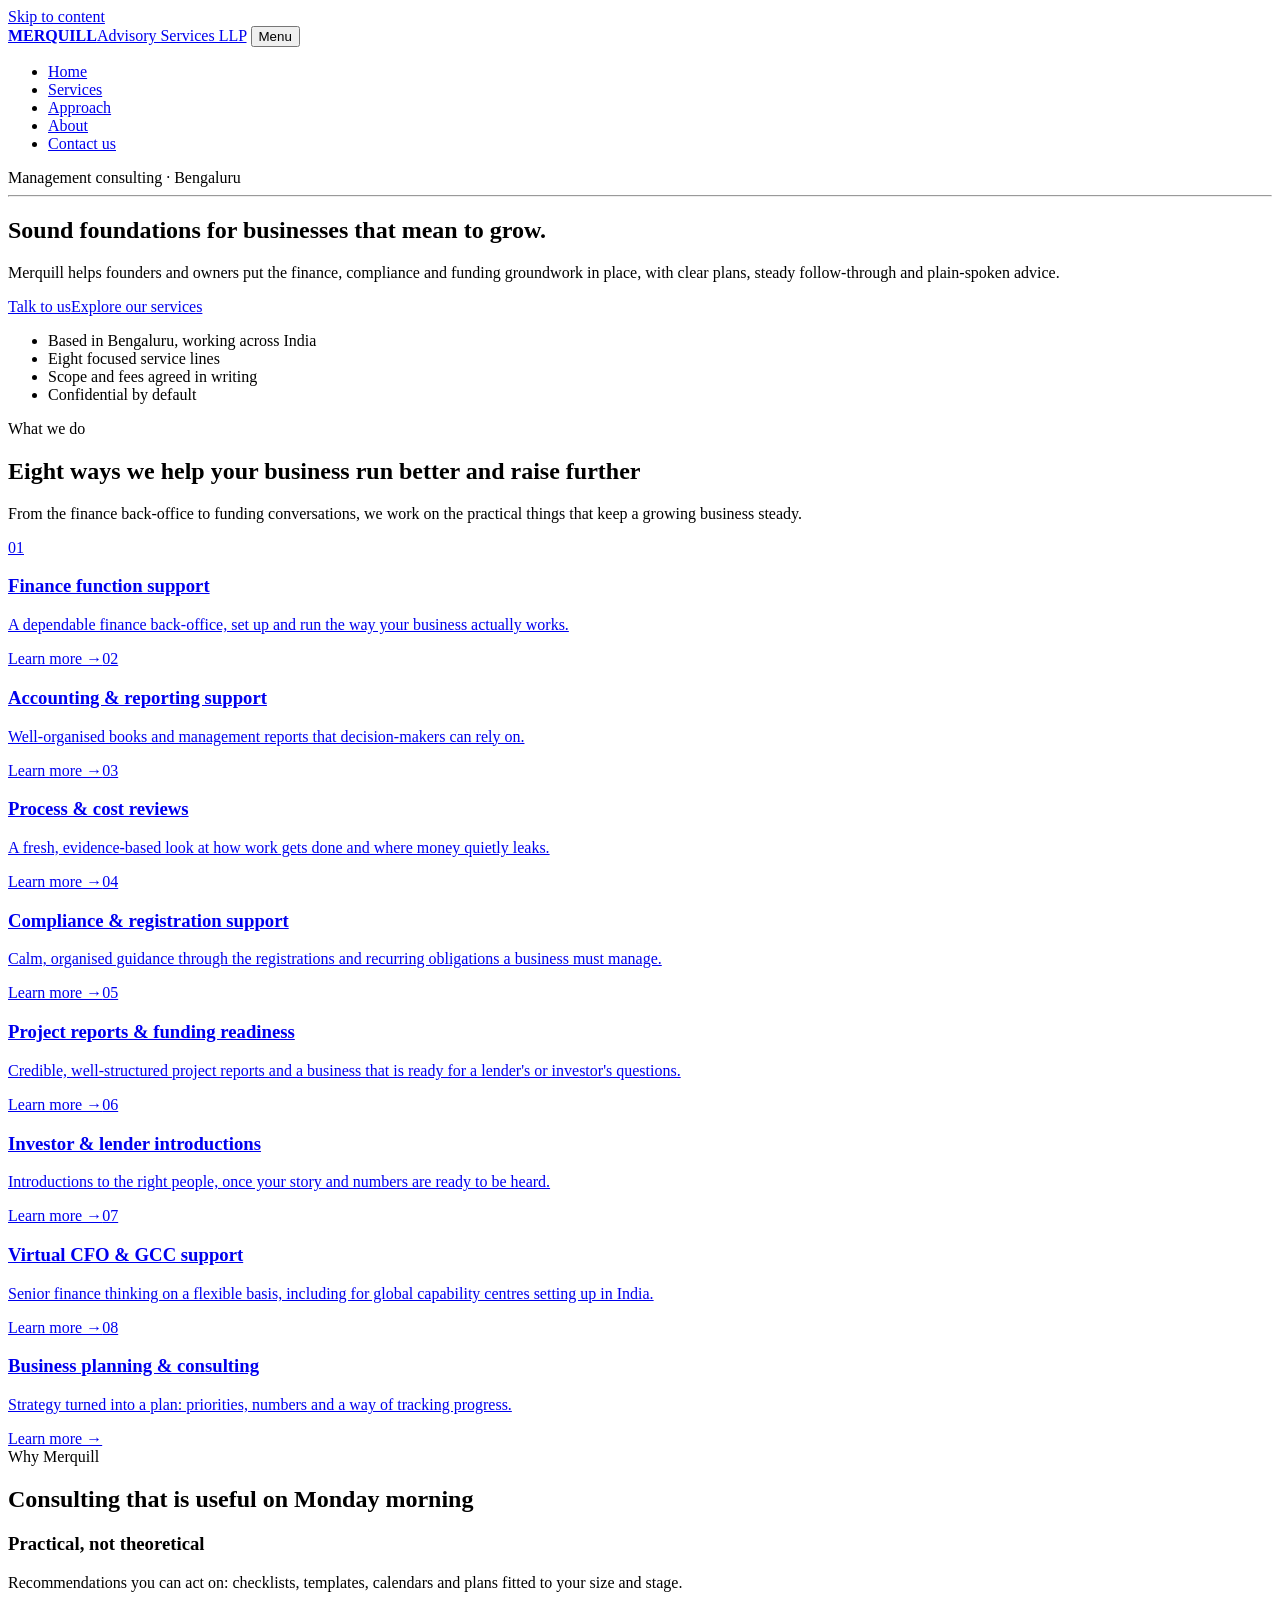
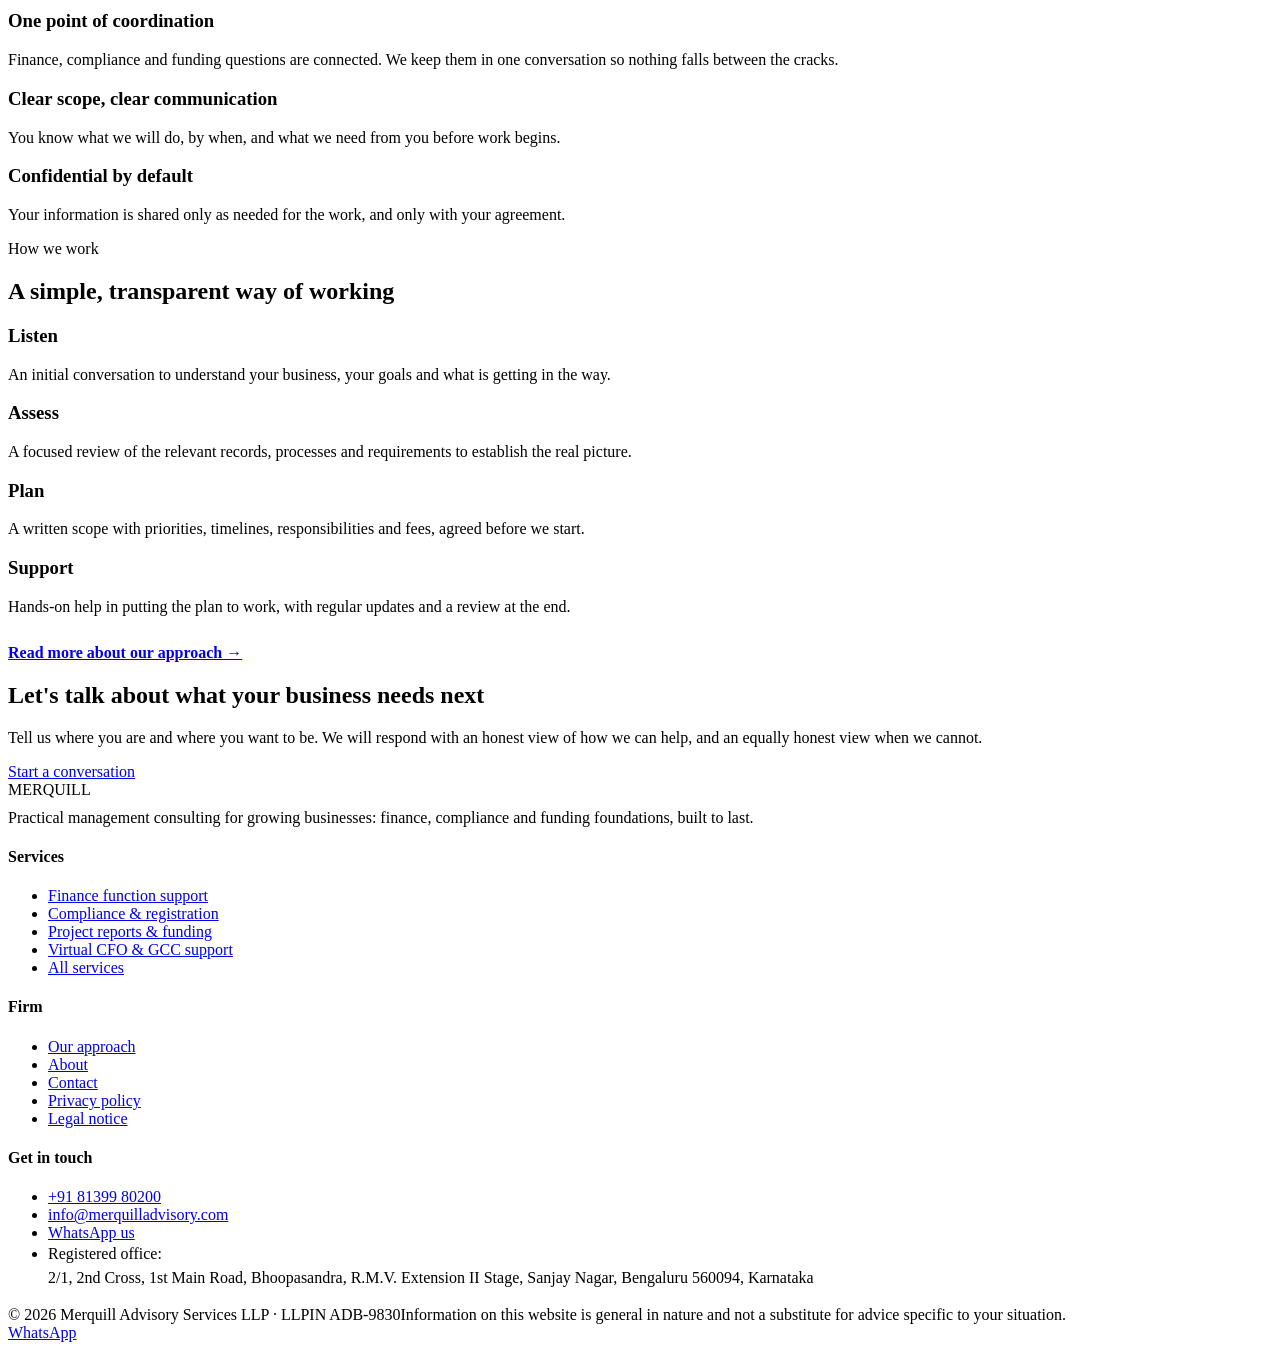
==== index.html @ 9be7b4de "Add files via upload" ====
<!DOCTYPE html>
<html lang="en-IN">
<head>
<meta charset="utf-8">
<meta name="viewport" content="width=device-width,initial-scale=1">
<title>Merquill Advisory | Management Consulting in Bengaluru</title>
<meta name="description" content="Merquill Advisory Services LLP is a Bengaluru management consulting firm helping businesses with finance function support, compliance and registration support, project reports, funding readiness and virtual CFO services.">
<link rel="canonical" href="https://merquilladvisory.com/">
<meta name="theme-color" content="#0B1F3A">
<meta property="og:type" content="website">
<meta property="og:site_name" content="Merquill Advisory Services LLP">
<meta property="og:title" content="Merquill Advisory | Management Consulting in Bengaluru">
<meta property="og:description" content="Merquill Advisory Services LLP is a Bengaluru management consulting firm helping businesses with finance function support, compliance and registration support, project reports, funding readiness and virtual CFO services.">
<meta property="og:url" content="https://merquilladvisory.com/">
<meta property="og:image" content="https://merquilladvisory.com/assets/og-image.png">
<meta name="twitter:card" content="summary_large_image">
<link rel="icon" href="/assets/favicon.svg" type="image/svg+xml">
<link rel="stylesheet" href="/assets/style.css">
<script type="application/ld+json">
{"@context":"https://schema.org","@type":"ProfessionalService","name":"Merquill Advisory Services LLP","url":"https://merquilladvisory.com/",
"description":"Management consulting for growing businesses: finance function support, compliance and registration support, project reports and funding readiness, virtual CFO and GCC support, and business planning.",
"telephone":"+918139980200","email":"info@merquilladvisory.com","foundingDate":"2026","identifier":"ADB-9830",
"address":{"@type":"PostalAddress","streetAddress":"2/1, 2nd Cross, 1st Main Road, Bhoopasandra, R.M.V. Extension II Stage, Sanjay Nagar","postalCode":"560094","addressLocality":"Bengaluru","addressRegion":"Karnataka","addressCountry":"IN"},
"areaServed":[{"@type":"City","name":"Bengaluru"},{"@type":"State","name":"Karnataka"},{"@type":"Country","name":"India"}],
"knowsAbout":["Management consulting","Finance function support","Virtual CFO","Project reports","Funding readiness","Business planning"]}
</script>
</head>
<body>
<a class="skip" href="#main">Skip to content</a>
<header class="site"><div class="wrap bar">
<a class="brand" href="/" aria-label="Merquill Advisory Services LLP, home"><b>MERQUILL</b><span>Advisory Services LLP</span></a>
<button class="menu-btn" aria-expanded="false" aria-controls="nav">Menu</button>
<nav id="nav" aria-label="Main"><ul><li><a href="/" aria-current="page">Home</a></li><li><a href="/services.html">Services</a></li><li><a href="/approach.html">Approach</a></li><li><a href="/about.html">About</a></li><li><a class="cta" href="/contact.html">Contact us</a></li></ul></nav>
</div></header>
<main id="main">

<section class="hero"><div class="wrap">
<span class="eyebrow">Management consulting · Bengaluru</span><hr class="rule">
<h1>Sound foundations for businesses that mean to grow.</h1>
<p class="lead">Merquill helps founders and owners put the finance, compliance and funding groundwork in place, with clear plans, steady follow-through and plain-spoken advice.</p>
<div class="btns"><a class="btn" href="/contact.html">Talk to us</a><a class="btn ghost" href="/services.html">Explore our services</a></div>
</div></section>
<div class="strip"><div class="wrap"><ul><li>Based in Bengaluru, working across India</li><li>Eight focused service lines</li><li>Scope and fees agreed in writing</li><li>Confidential by default</li></ul></div></div>

<section><div class="wrap">
<div class="head"><span class="eyebrow" style="color:var(--gold)">What we do</span><h2>Eight ways we help your business run better and raise further</h2>
<p>From the finance back-office to funding conversations, we work on the practical things that keep a growing business steady.</p></div>
<div class="grid g4"><a class="card" href="/services.html#finance-function-support"><span class="n">01</span><h3>Finance function support</h3><p>A dependable finance back-office, set up and run the way your business actually works.</p><span class="more">Learn more →</span></a><a class="card" href="/services.html#accounting-reporting-support"><span class="n">02</span><h3>Accounting & reporting support</h3><p>Well-organised books and management reports that decision-makers can rely on.</p><span class="more">Learn more →</span></a><a class="card" href="/services.html#process-cost-reviews"><span class="n">03</span><h3>Process & cost reviews</h3><p>A fresh, evidence-based look at how work gets done and where money quietly leaks.</p><span class="more">Learn more →</span></a><a class="card" href="/services.html#compliance-registration-support"><span class="n">04</span><h3>Compliance & registration support</h3><p>Calm, organised guidance through the registrations and recurring obligations a business must manage.</p><span class="more">Learn more →</span></a><a class="card" href="/services.html#project-reports-funding-readiness"><span class="n">05</span><h3>Project reports & funding readiness</h3><p>Credible, well-structured project reports and a business that is ready for a lender's or investor's questions.</p><span class="more">Learn more →</span></a><a class="card" href="/services.html#investor-lender-introductions"><span class="n">06</span><h3>Investor & lender introductions</h3><p>Introductions to the right people, once your story and numbers are ready to be heard.</p><span class="more">Learn more →</span></a><a class="card" href="/services.html#virtual-cfo-gcc-support"><span class="n">07</span><h3>Virtual CFO & GCC support</h3><p>Senior finance thinking on a flexible basis, including for global capability centres setting up in India.</p><span class="more">Learn more →</span></a><a class="card" href="/services.html#business-planning-consulting"><span class="n">08</span><h3>Business planning & consulting</h3><p>Strategy turned into a plan: priorities, numbers and a way of tracking progress.</p><span class="more">Learn more →</span></a></div>
</div></section>

<section class="alt"><div class="wrap">
<div class="head"><span class="eyebrow" style="color:var(--gold)">Why Merquill</span><h2>Consulting that is useful on Monday morning</h2></div>
<div class="grid g4">
<div class="card"><h3>Practical, not theoretical</h3><p>Recommendations you can act on: checklists, templates, calendars and plans fitted to your size and stage.</p></div>
<div class="card"><h3>One point of coordination</h3><p>Finance, compliance and funding questions are connected. We keep them in one conversation so nothing falls between the cracks.</p></div>
<div class="card"><h3>Clear scope, clear communication</h3><p>You know what we will do, by when, and what we need from you before work begins.</p></div>
<div class="card"><h3>Confidential by default</h3><p>Your information is shared only as needed for the work, and only with your agreement.</p></div>
</div></div></section>

<section><div class="wrap">
<div class="head"><span class="eyebrow" style="color:var(--gold)">How we work</span><h2>A simple, transparent way of working</h2></div>
<div class="steps">
<div class="step"><h3>Listen</h3><p>An initial conversation to understand your business, your goals and what is getting in the way.</p></div>
<div class="step"><h3>Assess</h3><p>A focused review of the relevant records, processes and requirements to establish the real picture.</p></div>
<div class="step"><h3>Plan</h3><p>A written scope with priorities, timelines, responsibilities and fees, agreed before we start.</p></div>
<div class="step"><h3>Support</h3><p>Hands-on help in putting the plan to work, with regular updates and a review at the end.</p></div>
</div>
<p style="margin-top:28px"><a href="/approach.html"><b>Read more about our approach →</b></a></p>
</div></section>
<section class="band"><div class="wrap"><h2>Let's talk about what your business needs next</h2><p>Tell us where you are and where you want to be. We will respond with an honest view of how we can help, and an equally honest view when we cannot.</p><a class="btn" href="/contact.html">Start a conversation</a></div></section>

</main>
<footer class="site"><div class="wrap">
<div class="cols">
<div><div class="fb">MERQUILL</div><p style="margin-top:10px">Practical management consulting for growing businesses: finance, compliance and funding foundations, built to last.</p></div>
<div><h4>Services</h4><ul>
<li><a href="/services.html#finance-function-support">Finance function support</a></li>
<li><a href="/services.html#compliance-registration-support">Compliance &amp; registration</a></li>
<li><a href="/services.html#project-reports-funding-readiness">Project reports &amp; funding</a></li>
<li><a href="/services.html#virtual-cfo-gcc-support">Virtual CFO &amp; GCC support</a></li>
<li><a href="/services.html">All services</a></li></ul></div>
<div><h4>Firm</h4><ul>
<li><a href="/approach.html">Our approach</a></li><li><a href="/about.html">About</a></li><li><a href="/contact.html">Contact</a></li>
<li><a href="/privacy.html">Privacy policy</a></li><li><a href="/legal.html">Legal notice</a></li></ul></div>
<div><h4>Get in touch</h4><ul>
<li><a href="tel:+918139980200">+91 81399 80200</a></li>
<li><a href="mailto:info@merquilladvisory.com">info@merquilladvisory.com</a></li>
<li><a href="https://wa.me/918139980200">WhatsApp us</a></li>
<li style="line-height:1.5">Registered office:<br>2/1, 2nd Cross, 1st Main Road, Bhoopasandra, R.M.V. Extension II Stage, Sanjay Nagar, Bengaluru 560094, Karnataka</li></ul></div>
</div>
<div class="legal"><span>© 2026 Merquill Advisory Services LLP · LLPIN ADB-9830</span><span>Information on this website is general in nature and not a substitute for advice specific to your situation.</span></div>
</div></footer>
<a class="wa" href="https://wa.me/918139980200?text=Hello%20Merquill%2C%20I%20would%20like%20to%20discuss%20a%20requirement." aria-label="Chat with Merquill on WhatsApp">WhatsApp</a>
<script src="/assets/site.js" defer></script>
</body></html>
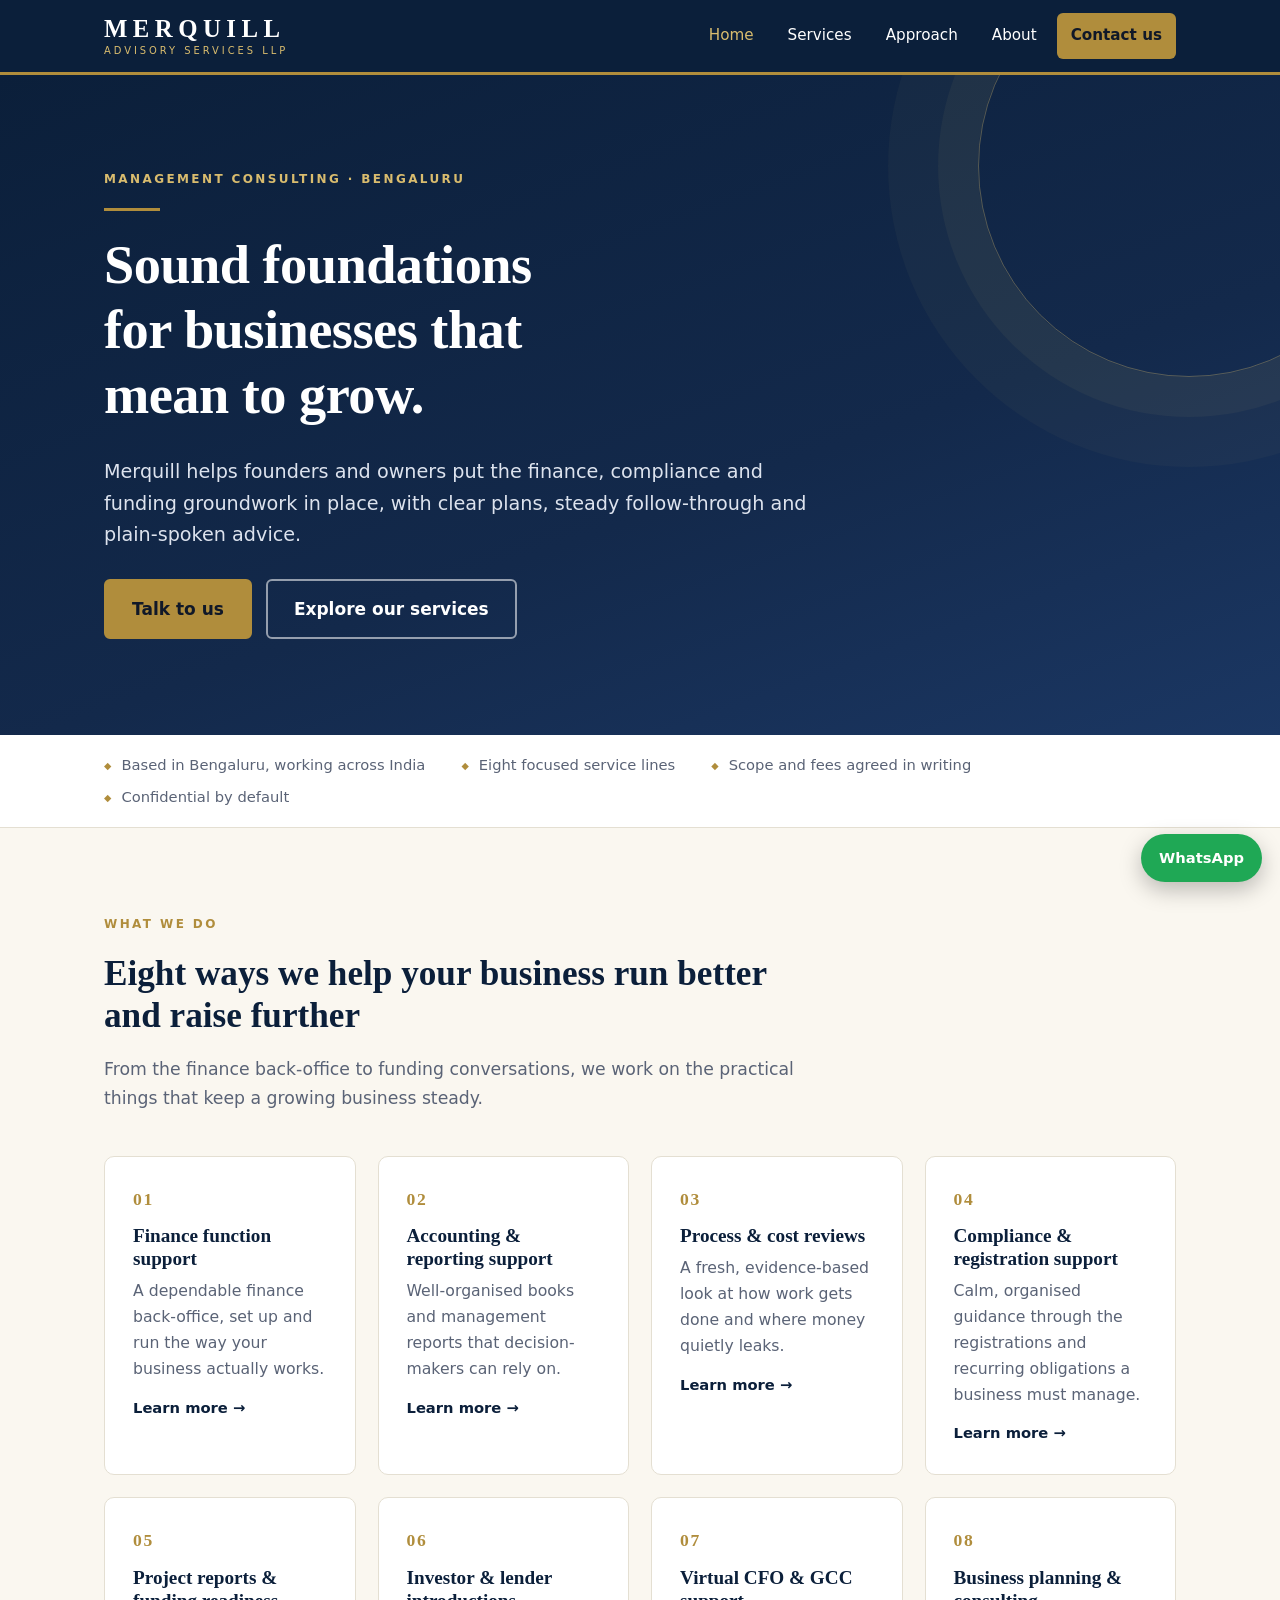
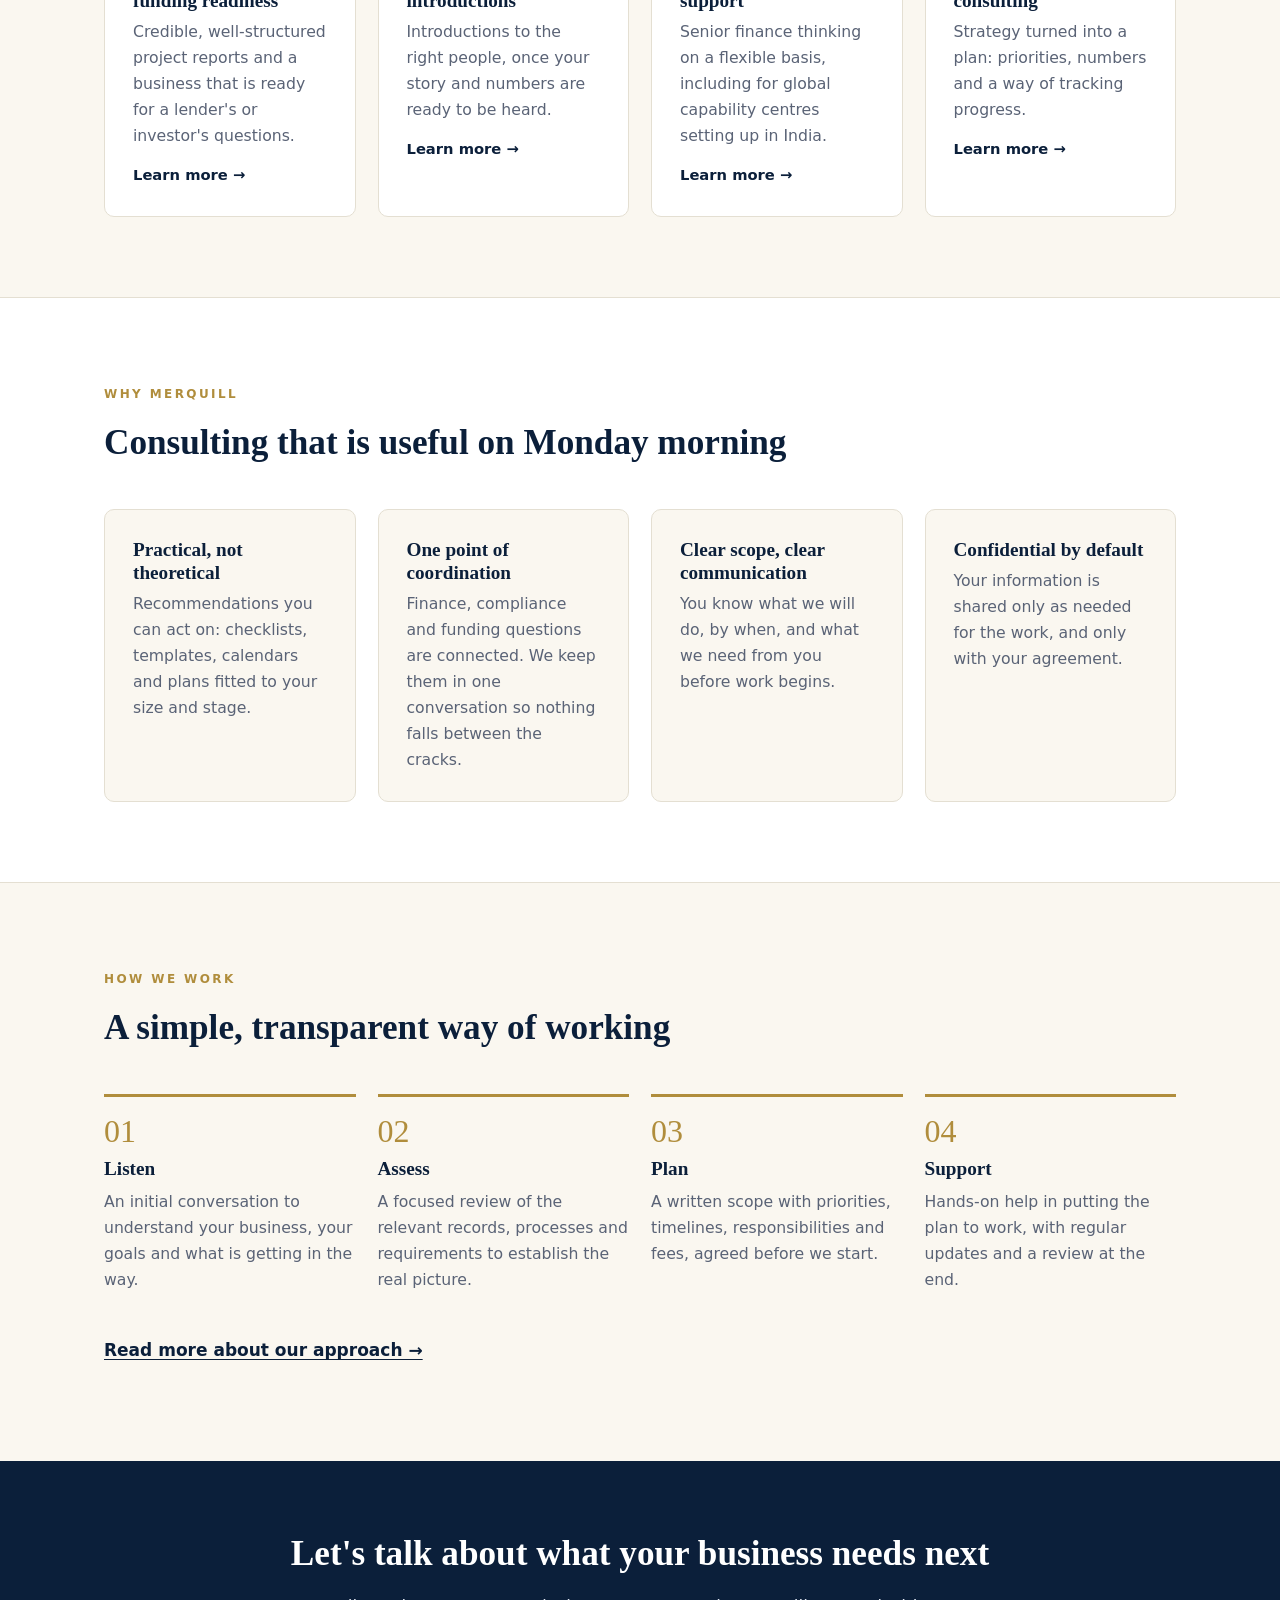
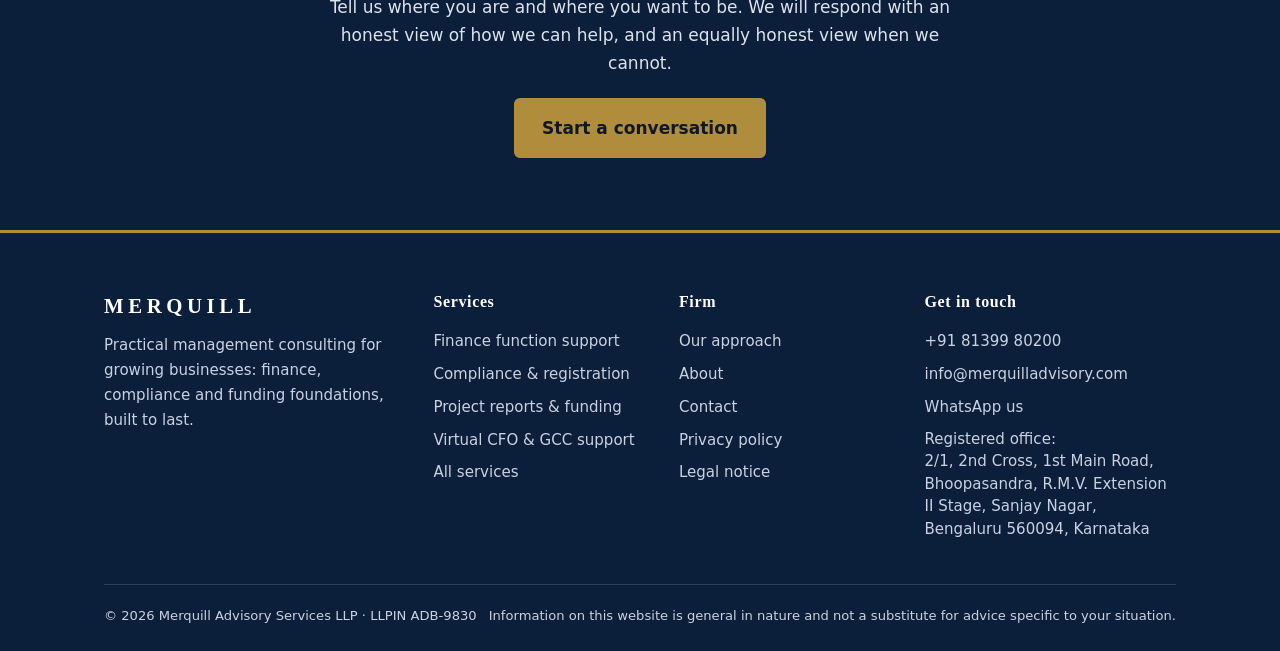
==== commit f349350b: "Add files via upload" ====
--- a/index.html
+++ b/index.html
@@ -12,10 +12,10 @@
 <meta property="og:title" content="Merquill Advisory | Management Consulting in Bengaluru">
 <meta property="og:description" content="Merquill Advisory Services LLP is a Bengaluru management consulting firm helping businesses with finance function support, compliance and registration support, project reports, funding readiness and virtual CFO services.">
 <meta property="og:url" content="https://merquilladvisory.com/">
-<meta property="og:image" content="https://merquilladvisory.com/assets/og-image.png">
+<meta property="og:image" content="https://merquilladvisory.com/og-image.png">
 <meta name="twitter:card" content="summary_large_image">
-<link rel="icon" href="/assets/favicon.svg" type="image/svg+xml">
-<link rel="stylesheet" href="/assets/style.css">
+<link rel="icon" href="/favicon.svg" type="image/svg+xml">
+<link rel="stylesheet" href="/style.css">
 <script type="application/ld+json">
 {"@context":"https://schema.org","@type":"ProfessionalService","name":"Merquill Advisory Services LLP","url":"https://merquilladvisory.com/",
 "description":"Management consulting for growing businesses: finance function support, compliance and registration support, project reports and funding readiness, virtual CFO and GCC support, and business planning.",
@@ -91,5 +91,5 @@
 <div class="legal"><span>© 2026 Merquill Advisory Services LLP · LLPIN ADB-9830</span><span>Information on this website is general in nature and not a substitute for advice specific to your situation.</span></div>
 </div></footer>
 <a class="wa" href="https://wa.me/918139980200?text=Hello%20Merquill%2C%20I%20would%20like%20to%20discuss%20a%20requirement." aria-label="Chat with Merquill on WhatsApp">WhatsApp</a>
-<script src="/assets/site.js" defer></script>
+<script src="/site.js" defer></script>
 </body></html>
--- a/style.css
+++ b/style.css
@@ -0,0 +1,72 @@
+
+:root{--navy:#0B1F3A;--navy-2:#13294B;--gold:#B08D3C;--gold-lt:#D9BC6E;--ivory:#FAF7F0;--paper:#fff;--ink:#1D2433;--muted:#5A6376;--line:#E4DFD2;--radius:10px;--max:1120px;
+--serif:Georgia,"Iowan Old Style","Palatino Linotype",Palatino,"Times New Roman",serif;
+--sans:system-ui,-apple-system,"Segoe UI",Roboto,"Helvetica Neue",Arial,sans-serif}
+*{box-sizing:border-box}html{scroll-behavior:smooth;-webkit-text-size-adjust:100%}
+body{margin:0;font-family:var(--sans);color:var(--ink);background:var(--ivory);line-height:1.65;font-size:17px}
+img,svg{max-width:100%;display:block}a{color:var(--navy);text-underline-offset:3px}a:hover{color:var(--gold)}
+h1,h2,h3{font-family:var(--serif);color:var(--navy);line-height:1.2;margin:0 0 .5em;font-weight:700}
+h1{font-size:clamp(2.1rem,5vw,3.4rem);letter-spacing:-.01em}h2{font-size:clamp(1.6rem,3.4vw,2.2rem)}h3{font-size:1.2rem}
+p{margin:0 0 1em}ul{padding-left:1.2em;margin:0 0 1em}li{margin-bottom:.4em}
+.wrap{max-width:var(--max);margin:0 auto;padding:0 24px}
+.skip{position:absolute;left:-999px;top:0;background:var(--gold);color:#000;padding:10px 16px;z-index:100}.skip:focus{left:8px;top:8px}
+:focus-visible{outline:3px solid var(--gold);outline-offset:3px;border-radius:3px}
+header.site{background:var(--navy);position:sticky;top:0;z-index:50;border-bottom:3px solid var(--gold)}
+.bar{display:flex;align-items:center;justify-content:space-between;gap:16px;min-height:72px}
+.brand{text-decoration:none;color:#fff;display:block;line-height:1.1}
+.brand b{display:block;font-family:var(--serif);font-size:1.55rem;letter-spacing:.22em;font-weight:700}
+.brand span{display:block;font-size:.62rem;letter-spacing:.3em;text-transform:uppercase;color:var(--gold-lt);margin-top:4px}
+nav ul{list-style:none;display:flex;gap:6px;margin:0;padding:0;align-items:center;flex-wrap:wrap}
+nav li{margin:0}nav a{color:#fff;text-decoration:none;padding:10px 14px;border-radius:6px;font-size:.95rem;display:block}
+nav a:hover,nav a[aria-current=page]{color:var(--gold-lt)}
+nav a.cta{background:var(--gold);color:#101828;font-weight:600}nav a.cta:hover{background:var(--gold-lt);color:#101828}
+.menu-btn{display:none;background:none;border:1px solid rgba(255,255,255,.35);color:#fff;border-radius:6px;padding:8px 12px;font:inherit;cursor:pointer}
+@media(max-width:820px){.js .menu-btn{display:block}.js nav{display:none;position:absolute;left:0;right:0;top:100%;background:var(--navy-2);padding:8px 16px 16px}
+.js nav.open{display:block}nav ul{flex-direction:column;align-items:stretch}nav a{padding:12px}.bar{position:relative}}
+.hero{background:linear-gradient(160deg,var(--navy) 0%,var(--navy-2) 60%,#1B3763 100%);color:#fff;padding:88px 0 96px;position:relative;overflow:hidden}
+.hero:after{content:"";position:absolute;right:-120px;top:-120px;width:420px;height:420px;border:1px solid rgba(217,188,110,.35);border-radius:50%;box-shadow:0 0 0 40px rgba(217,188,110,.05),0 0 0 90px rgba(217,188,110,.035)}
+.hero h1{color:#fff;max-width:18ch}.hero p.lead{font-size:1.2rem;max-width:58ch;color:#DDE3EE}
+.eyebrow{display:inline-block;text-transform:uppercase;letter-spacing:.2em;font-size:.75rem;font-weight:600;color:var(--gold-lt);margin-bottom:18px}
+.rule{width:56px;height:3px;background:var(--gold);border:0;margin:0 0 22px}
+.btns{display:flex;gap:14px;flex-wrap:wrap;margin-top:28px}
+.btn{display:inline-block;padding:14px 26px;border-radius:6px;text-decoration:none;font-weight:600;border:2px solid var(--gold);background:var(--gold);color:#101828;transition:.15s}
+.btn:hover{background:var(--gold-lt);border-color:var(--gold-lt);color:#101828}
+.btn.ghost{background:transparent;color:#fff;border-color:rgba(255,255,255,.55)}.btn.ghost:hover{border-color:var(--gold-lt);color:var(--gold-lt);background:transparent}
+.btn.dark{background:var(--navy);border-color:var(--navy);color:#fff}.btn.dark:hover{background:var(--navy-2);color:var(--gold-lt)}
+.strip{background:var(--paper);border-bottom:1px solid var(--line)}.strip ul{display:flex;flex-wrap:wrap;gap:8px 36px;list-style:none;margin:0;padding:18px 0;color:var(--muted);font-size:.92rem}
+.strip li{margin:0}.strip li:before{content:"◆";color:var(--gold);margin-right:10px;font-size:.6rem;vertical-align:middle}
+section{padding:80px 0}section.alt{background:var(--paper);border-block:1px solid var(--line)}
+.head{max-width:720px;margin-bottom:44px}.head p{color:var(--muted);font-size:1.08rem}
+.grid{display:grid;gap:22px}.g4{grid-template-columns:repeat(auto-fit,minmax(240px,1fr))}.g3{grid-template-columns:repeat(auto-fit,minmax(290px,1fr))}.g2{grid-template-columns:repeat(auto-fit,minmax(320px,1fr))}
+.card{background:var(--paper);border:1px solid var(--line);border-radius:var(--radius);padding:28px;transition:.2s;position:relative}
+section.alt .card{background:var(--ivory)}
+a.card{text-decoration:none;color:inherit;display:block}a.card:hover{border-color:var(--gold);transform:translateY(-3px);box-shadow:0 12px 28px rgba(11,31,58,.09)}
+.card .n{font-family:var(--serif);color:var(--gold);font-size:1.1rem;font-weight:700;display:block;margin-bottom:10px;letter-spacing:.1em}
+.card h3{margin-bottom:.4em}.card p{color:var(--muted);margin:0;font-size:.98rem}.card .more{display:inline-block;margin-top:14px;color:var(--navy);font-weight:600;font-size:.92rem}
+.steps{counter-reset:s;display:grid;gap:22px;grid-template-columns:repeat(auto-fit,minmax(220px,1fr))}
+.step{border-top:3px solid var(--gold);padding-top:18px}.step:before{counter-increment:s;content:"0" counter(s);font-family:var(--serif);font-size:2rem;color:var(--gold);display:block;line-height:1;margin-bottom:10px}
+.step p{color:var(--muted);font-size:.98rem}
+.band{background:var(--navy);color:#fff;text-align:center;padding:72px 0}.band h2{color:#fff}.band p{color:#DDE3EE;max-width:60ch;margin:0 auto 1.2em}
+.page-head{background:var(--navy);color:#fff;padding:64px 0 56px;border-bottom:3px solid var(--gold)}.page-head h1{color:#fff;font-size:clamp(2rem,4.4vw,2.9rem);margin-bottom:.3em}.page-head p{color:#DDE3EE;max-width:62ch;font-size:1.12rem;margin:0}
+.svc{display:grid;grid-template-columns:260px 1fr;gap:36px;padding:44px 0;border-bottom:1px solid var(--line)}.svc:last-child{border-bottom:0}
+.svc .tag{font-family:var(--serif);color:var(--gold);letter-spacing:.12em;font-weight:700}.svc h2{font-size:1.55rem}
+.svc .for{background:var(--paper);border-left:3px solid var(--gold);padding:12px 16px;font-size:.95rem;color:var(--muted);margin-top:14px}.svc .for b{color:var(--navy)}
+@media(max-width:760px){.svc{grid-template-columns:1fr;gap:8px}}
+.toc{display:flex;flex-wrap:wrap;gap:8px;margin:0 0 8px;padding:0;list-style:none}.toc a{display:block;padding:8px 14px;border:1px solid var(--line);border-radius:999px;background:var(--paper);text-decoration:none;font-size:.9rem}.toc a:hover{border-color:var(--gold)}
+.contact{display:grid;grid-template-columns:1fr 1.2fr;gap:44px}@media(max-width:820px){.contact{grid-template-columns:1fr}}
+.ci{list-style:none;padding:0}.ci li{display:flex;gap:14px;margin-bottom:22px}.ci .ic{flex:none;width:42px;height:42px;border-radius:50%;background:var(--navy);color:var(--gold-lt);display:grid;place-items:center;font-size:1.1rem}
+.ci small{display:block;color:var(--muted);text-transform:uppercase;letter-spacing:.1em;font-size:.7rem}
+form{background:var(--paper);border:1px solid var(--line);border-radius:var(--radius);padding:30px}label{display:block;font-weight:600;font-size:.92rem;margin-bottom:6px;color:var(--navy)}
+input,select,textarea{width:100%;font:inherit;padding:12px 14px;border:1px solid #C9C3B3;border-radius:6px;background:#fff;color:var(--ink);margin-bottom:18px}
+textarea{min-height:140px;resize:vertical}input:focus,select:focus,textarea:focus{border-color:var(--navy);outline:2px solid var(--gold-lt)}
+.note{font-size:.85rem;color:var(--muted)}
+.prose{max-width:780px}.prose h2{font-size:1.5rem;margin-top:1.6em}.prose h3{margin-top:1.2em}
+footer.site{background:var(--navy);color:#C9D2E3;padding:56px 0 24px;border-top:3px solid var(--gold);font-size:.94rem}
+footer .cols{display:grid;gap:36px;grid-template-columns:1.4fr 1fr 1fr 1.2fr}@media(max-width:860px){footer .cols{grid-template-columns:1fr 1fr}}@media(max-width:520px){footer .cols{grid-template-columns:1fr}}
+footer h4{color:#fff;font-family:var(--serif);margin:0 0 14px;font-size:1rem;letter-spacing:.04em}footer ul{list-style:none;padding:0;margin:0}footer li{margin-bottom:8px}
+footer a{color:#C9D2E3;text-decoration:none}footer a:hover{color:var(--gold-lt);text-decoration:underline}
+footer .fb{font-family:var(--serif);letter-spacing:.22em;color:#fff;font-size:1.3rem;font-weight:700}
+footer .legal{border-top:1px solid rgba(255,255,255,.14);margin-top:36px;padding-top:20px;font-size:.82rem;display:flex;justify-content:space-between;gap:12px;flex-wrap:wrap}
+.wa{position:fixed;right:18px;bottom:18px;z-index:40;background:#1FA855;color:#fff;border-radius:999px;padding:12px 18px;text-decoration:none;font-weight:600;font-size:.92rem;box-shadow:0 8px 22px rgba(0,0,0,.25)}.wa:hover{background:#178a45;color:#fff}
+@media print{header.site,.wa,.band,form{display:none}body{background:#fff}}
+@media(prefers-reduced-motion:reduce){*{transition:none!important;scroll-behavior:auto!important}}
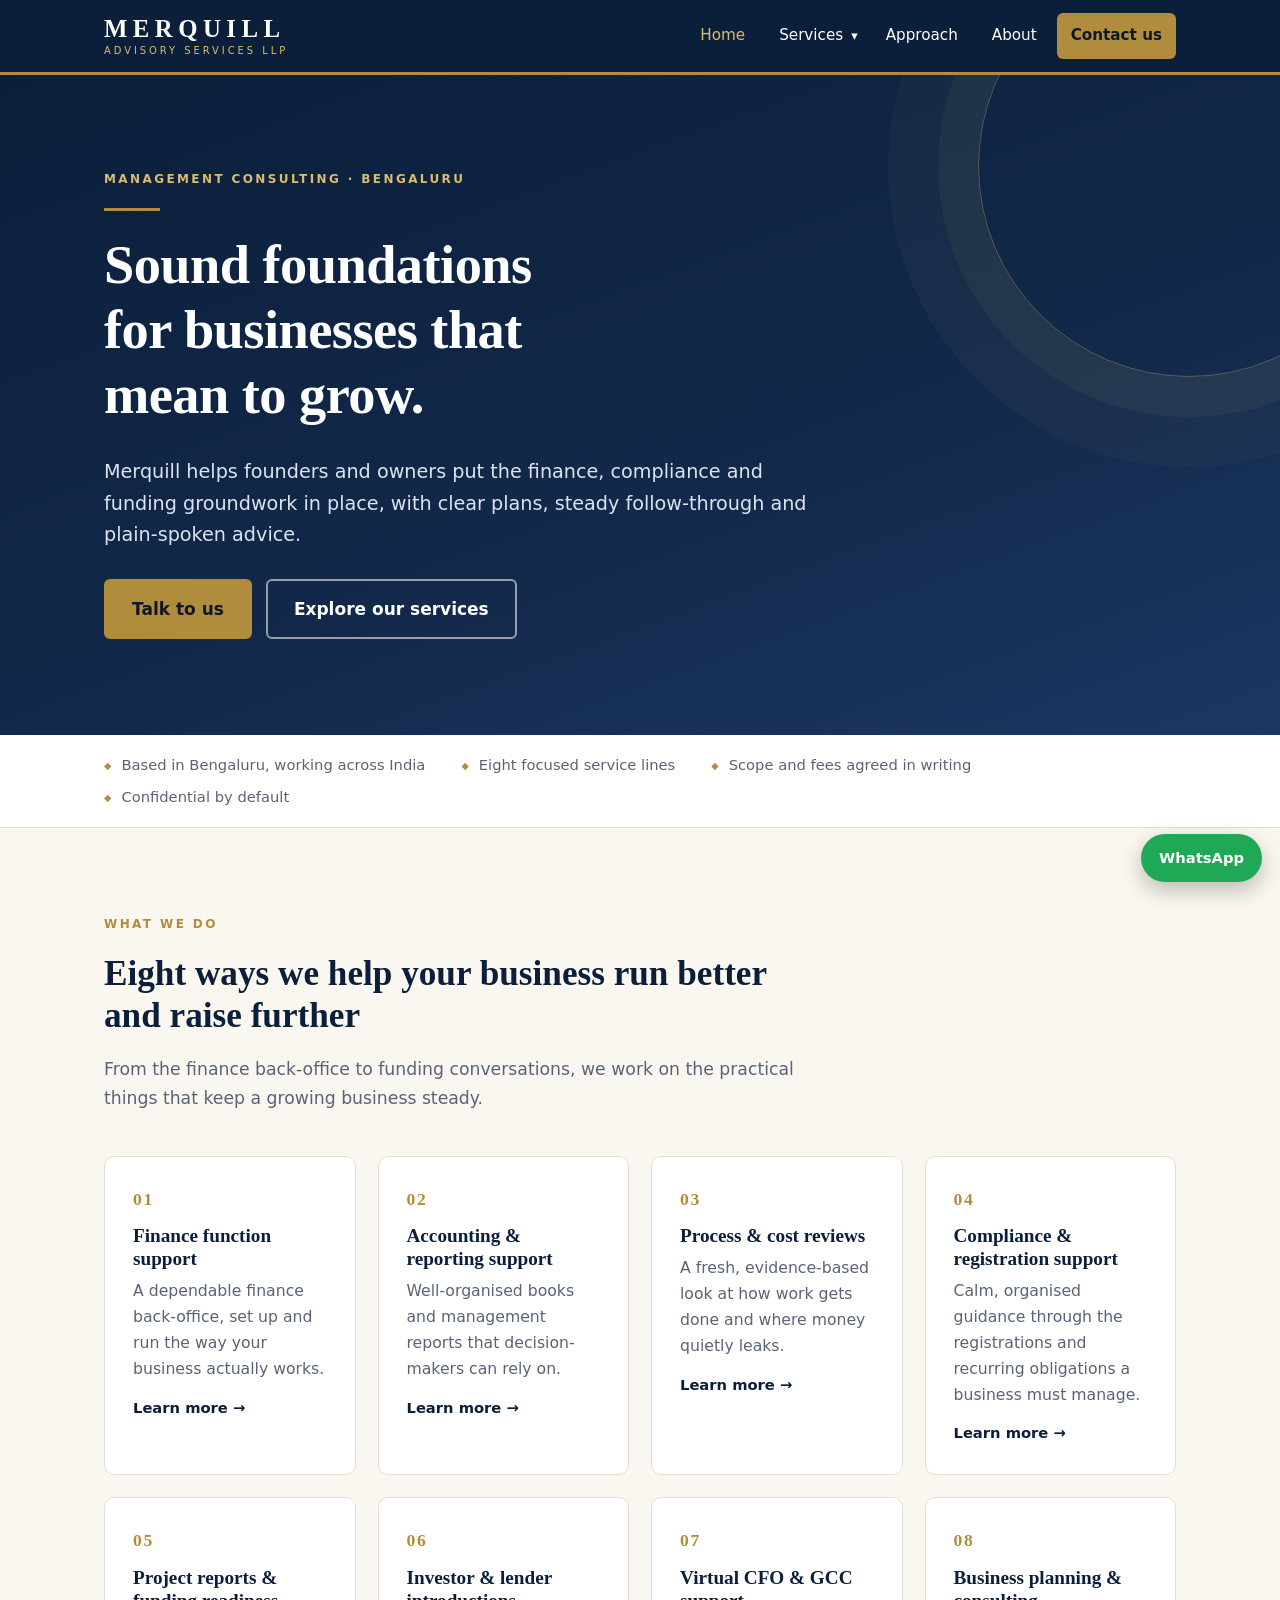
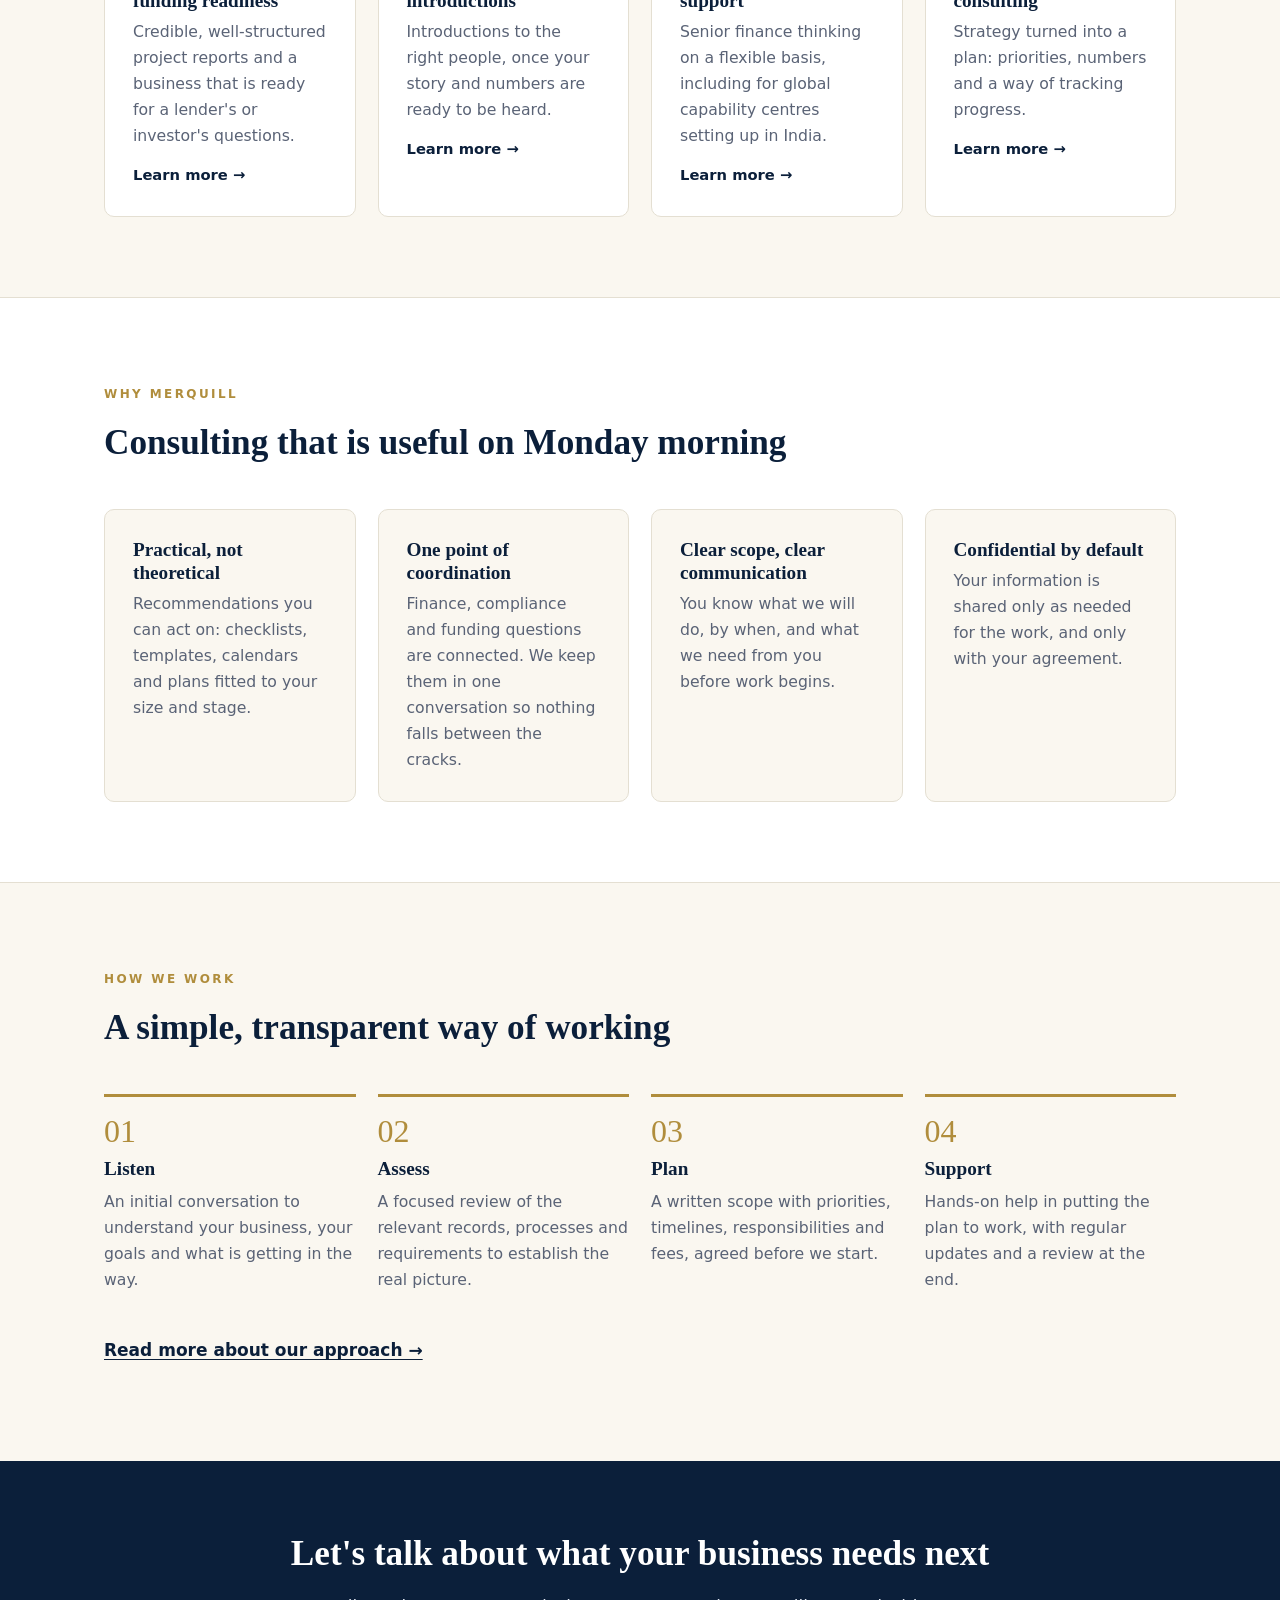
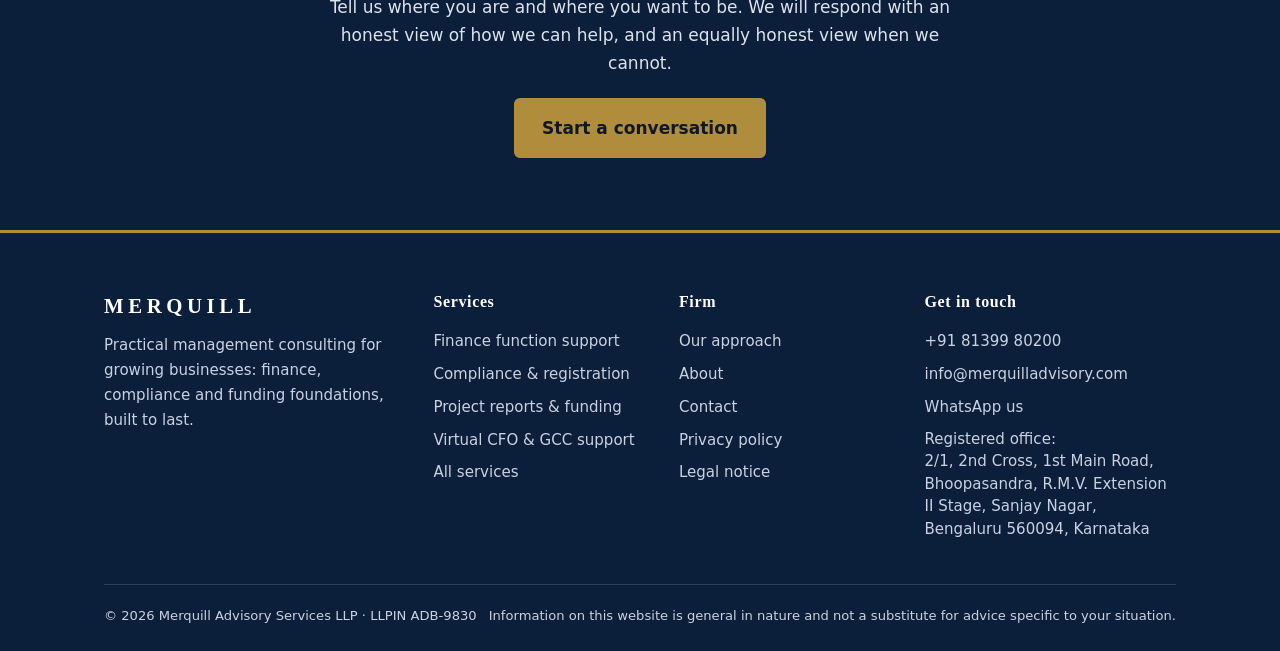
==== commit 6c28e113: "Add files via upload" ====
--- a/index.html
+++ b/index.html
@@ -16,6 +16,7 @@
 <meta name="twitter:card" content="summary_large_image">
 <link rel="icon" href="/favicon.svg" type="image/svg+xml">
 <link rel="stylesheet" href="/style.css">
+<link rel="stylesheet" href="/extra.css">
 <script type="application/ld+json">
 {"@context":"https://schema.org","@type":"ProfessionalService","name":"Merquill Advisory Services LLP","url":"https://merquilladvisory.com/",
 "description":"Management consulting for growing businesses: finance function support, compliance and registration support, project reports and funding readiness, virtual CFO and GCC support, and business planning.",
@@ -30,7 +31,7 @@
 <header class="site"><div class="wrap bar">
 <a class="brand" href="/" aria-label="Merquill Advisory Services LLP, home"><b>MERQUILL</b><span>Advisory Services LLP</span></a>
 <button class="menu-btn" aria-expanded="false" aria-controls="nav">Menu</button>
-<nav id="nav" aria-label="Main"><ul><li><a href="/" aria-current="page">Home</a></li><li><a href="/services.html">Services</a></li><li><a href="/approach.html">Approach</a></li><li><a href="/about.html">About</a></li><li><a class="cta" href="/contact.html">Contact us</a></li></ul></nav>
+<nav id="nav" aria-label="Main"><ul><li><a href="/" aria-current="page">Home</a></li><li class="has-mega"><a href="/services.html">Services</a><button type="button" class="mega-toggle" aria-expanded="false" aria-controls="mega" aria-label="Show services menu">&#9662;</button><div class="mega" id="mega"><div class="wrap"><div class="mega-cols"><div class="mega-col"><p class="mega-h">Finance &amp; reporting</p><a href="/services.html#finance-function-support"><b>Finance function support</b><span>A dependable finance back-office.</span></a><a href="/services.html#accounting-reporting-support"><b>Accounting &amp; reporting support</b><span>Organised books and reliable reports.</span></a><a href="/services.html#process-cost-reviews"><b>Process &amp; cost reviews</b><span>Find where work and money leak.</span></a></div><div class="mega-col"><p class="mega-h">Compliance &amp; funding</p><a href="/services.html#compliance-registration-support"><b>Compliance &amp; registration support</b><span>Registrations and recurring due dates.</span></a><a href="/services.html#project-reports-funding-readiness"><b>Project reports &amp; funding readiness</b><span>Credible reports, lender-ready.</span></a><a href="/services.html#investor-lender-introductions"><b>Investor &amp; lender introductions</b><span>The right people, at the right time.</span></a></div><div class="mega-col"><p class="mega-h">Advisory</p><a href="/services.html#virtual-cfo-gcc-support"><b>Virtual CFO &amp; GCC support</b><span>Senior finance thinking, flexibly.</span></a><a href="/services.html#business-planning-consulting"><b>Business planning &amp; consulting</b><span>Strategy turned into a plan.</span></a></div></div><div class="mega-strip"><div><b>Have something in mind?</b><span>Share it with us and we will tell you honestly how we can help.</span></div><div class="mega-actions"><a class="btn dark" href="/contact.html">Start a conversation</a><a class="mega-link" href="/services.html">All services &rarr;</a></div></div></div></div></li><li><a href="/approach.html">Approach</a></li><li><a href="/about.html">About</a></li><li><a class="cta" href="/contact.html">Contact us</a></li></ul></nav>
 </div></header>
 <main id="main">
 
--- a/extra.css
+++ b/extra.css
@@ -0,0 +1,60 @@
+/* Additions loaded after style.css. Uses the site's existing colour variables. */
+
+/* ---------- About page ---------- */
+.glance{background:var(--navy);color:#fff;border:0}
+.glance h3{color:var(--gold-lt)}
+.glance ul{list-style:none;padding:0;margin:0;color:#DDE3EE}
+.glance li{padding:12px 0;border-bottom:1px solid rgba(255,255,255,.15);margin:0}
+.glance li:last-child{border-bottom:0}
+.glance small{display:block;color:var(--gold-lt);letter-spacing:.1em;text-transform:uppercase;font-size:.7rem}
+
+.person .avatar{width:96px;height:96px;border-radius:50%;margin:0 0 16px}
+.person .initials{display:flex;align-items:center;justify-content:center;background:var(--navy);color:var(--gold-lt);font-family:var(--serif);font-size:1.7rem;font-weight:700;letter-spacing:.06em}
+.person h3{margin:0 0 2px}
+.person .role{margin:0 0 12px;color:var(--muted);text-transform:uppercase;letter-spacing:.12em;font-size:.75rem;font-weight:600}
+
+.faq{max-width:820px}
+.faq details{border-bottom:1px solid var(--line);padding:16px 0}
+.faq summary{cursor:pointer;font-weight:600;color:var(--navy);list-style:none;position:relative;padding-right:30px}
+.faq summary::-webkit-details-marker{display:none}
+.faq summary::after{content:"+";position:absolute;right:4px;top:-2px;font-size:1.4rem;line-height:1.4;color:var(--gold)}
+.faq details[open] summary::after{content:"\2212"}
+.faq details p{margin:10px 0 0;color:var(--muted)}
+
+/* ---------- Services mega menu ---------- */
+nav .has-mega{display:flex;align-items:center}
+.mega-toggle{background:none;border:0;color:#fff;font:inherit;font-size:.8rem;cursor:pointer;padding:10px 8px 10px 0;margin-left:-6px;border-radius:6px}
+.mega-toggle:hover{color:var(--gold-lt)}
+.mega{display:none;position:absolute;left:0;right:0;top:100%;background:var(--paper);border-bottom:3px solid var(--gold);box-shadow:0 18px 30px rgba(11,31,58,.18);padding:28px 0 22px}
+.has-mega.open .mega{display:block}
+.mega-cols{display:grid;grid-template-columns:repeat(3,1fr);gap:28px}
+.mega-h{margin:0 0 10px;font-size:.72rem;letter-spacing:.18em;text-transform:uppercase;font-weight:700;color:var(--gold)}
+nav .mega a{display:block;padding:10px 12px;margin:0 -12px 2px;color:var(--navy);border-radius:8px;text-decoration:none}
+nav .mega a:hover{background:var(--ivory);color:var(--navy)}
+nav .mega a b{display:block;font-size:.95rem}
+nav .mega a span{display:block;font-size:.84rem;color:var(--muted);line-height:1.4;margin-top:2px}
+.mega-strip{display:flex;justify-content:space-between;align-items:center;gap:20px;flex-wrap:wrap;margin-top:18px;padding:16px 20px;background:var(--ivory);border:1px solid var(--line);border-radius:var(--radius)}
+.mega-strip b{display:block;color:var(--navy)}
+.mega-strip span{color:var(--muted);font-size:.92rem}
+.mega-actions{display:flex;align-items:center;gap:18px;flex-wrap:wrap}
+nav .mega-strip a{display:inline-block;margin:0}
+nav .mega .mega-strip a.btn{background:var(--navy);border:2px solid var(--navy);color:#fff;padding:11px 20px;font-weight:600}
+nav .mega .mega-strip a.btn:hover{background:var(--navy-2);color:var(--gold-lt)}
+nav .mega .mega-strip a.mega-link{padding:0;font-weight:600}
+nav .mega .mega-strip a.mega-link:hover{background:none;color:var(--gold)}
+
+@media(max-width:820px){
+nav .has-mega{flex-wrap:wrap}
+nav .has-mega>a:first-child{flex:1}
+.mega-toggle{padding:12px 14px}
+.mega{position:static;width:100%;flex-basis:100%;background:transparent;box-shadow:none;border:0;padding:4px 0 8px 10px}
+.mega-cols{grid-template-columns:1fr;gap:10px}
+.mega-h{color:var(--gold-lt);margin:8px 0 4px}
+nav .mega a{color:#fff;margin:0;padding:8px 10px}
+nav .mega a:hover{background:rgba(255,255,255,.08);color:var(--gold-lt)}
+nav .mega a span{color:#C9D2E3}
+.mega-strip{background:transparent;border:0;padding:8px 0 0;margin-top:8px}
+.mega-strip b{color:#fff}.mega-strip span{color:#C9D2E3}
+nav .mega .mega-strip a.btn{background:var(--gold);border-color:var(--gold);color:#101828}
+nav .mega .mega-strip a.mega-link{color:var(--gold-lt)}
+}
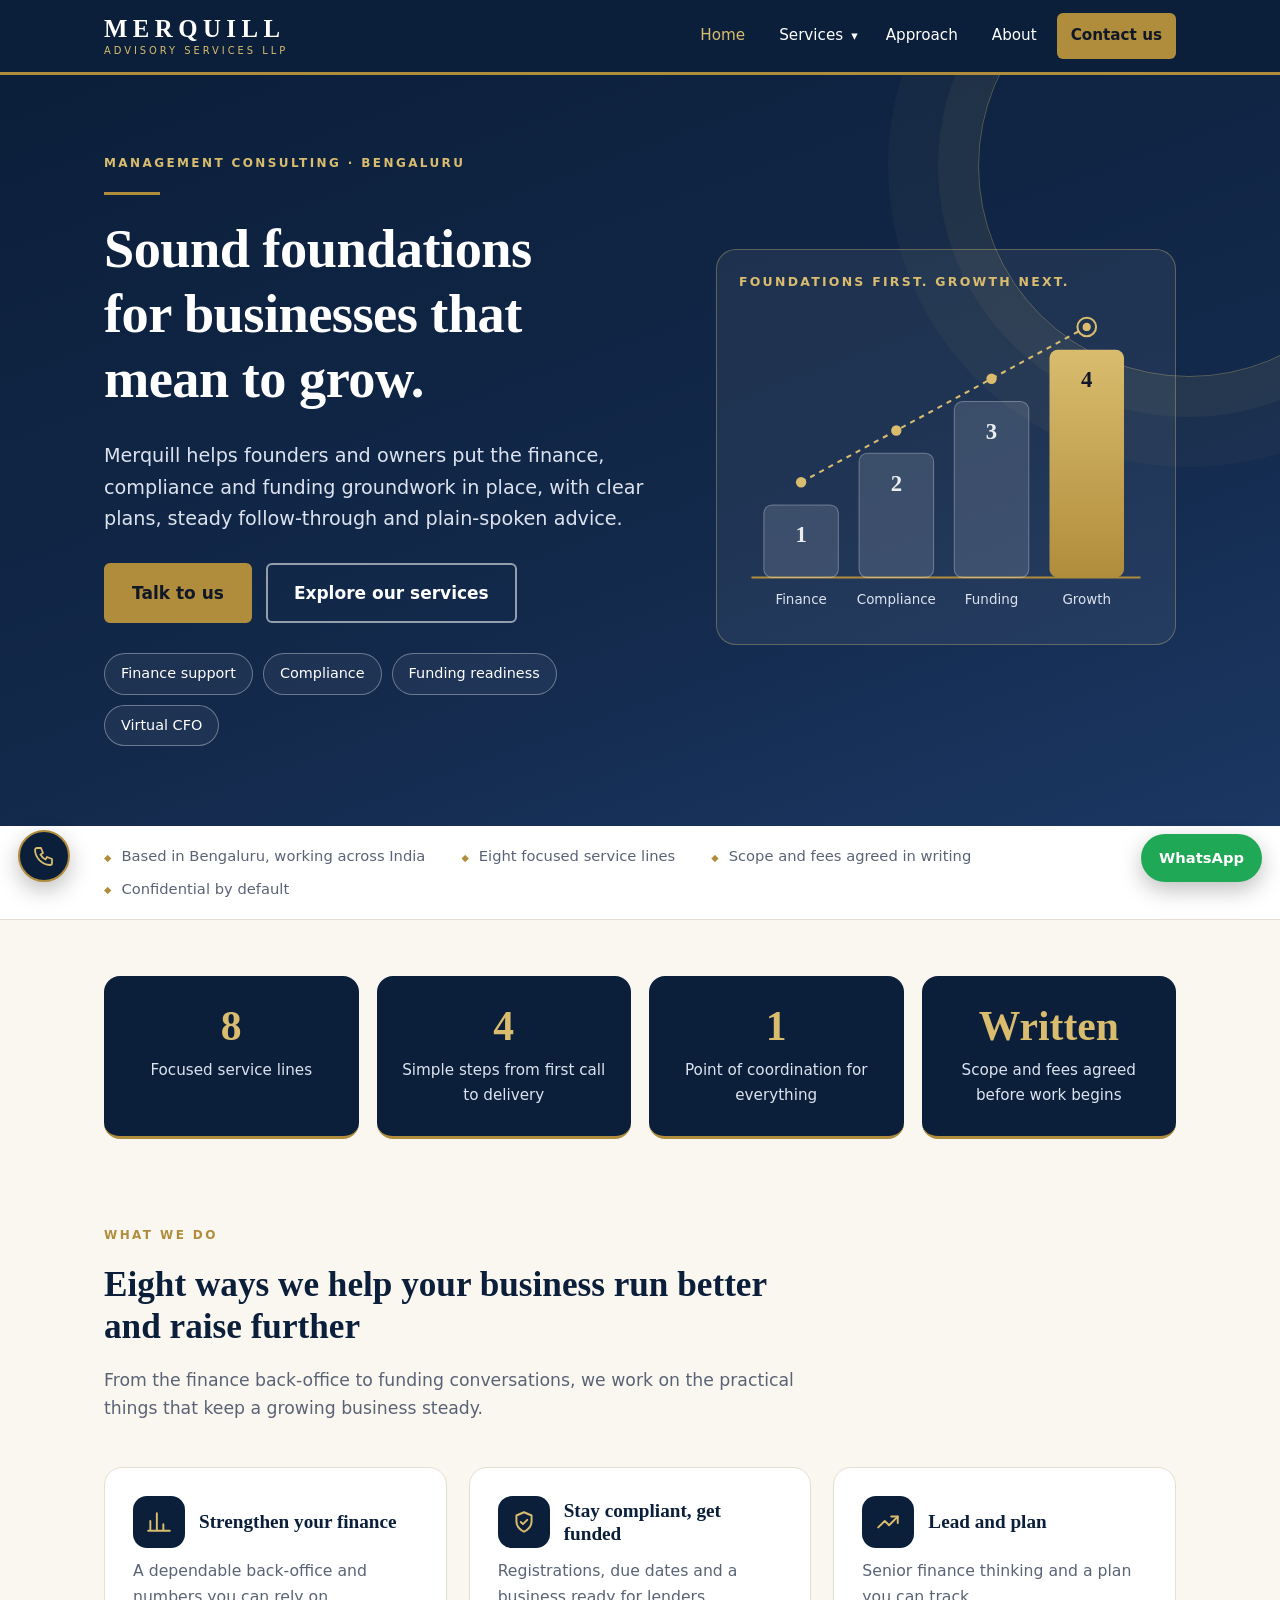
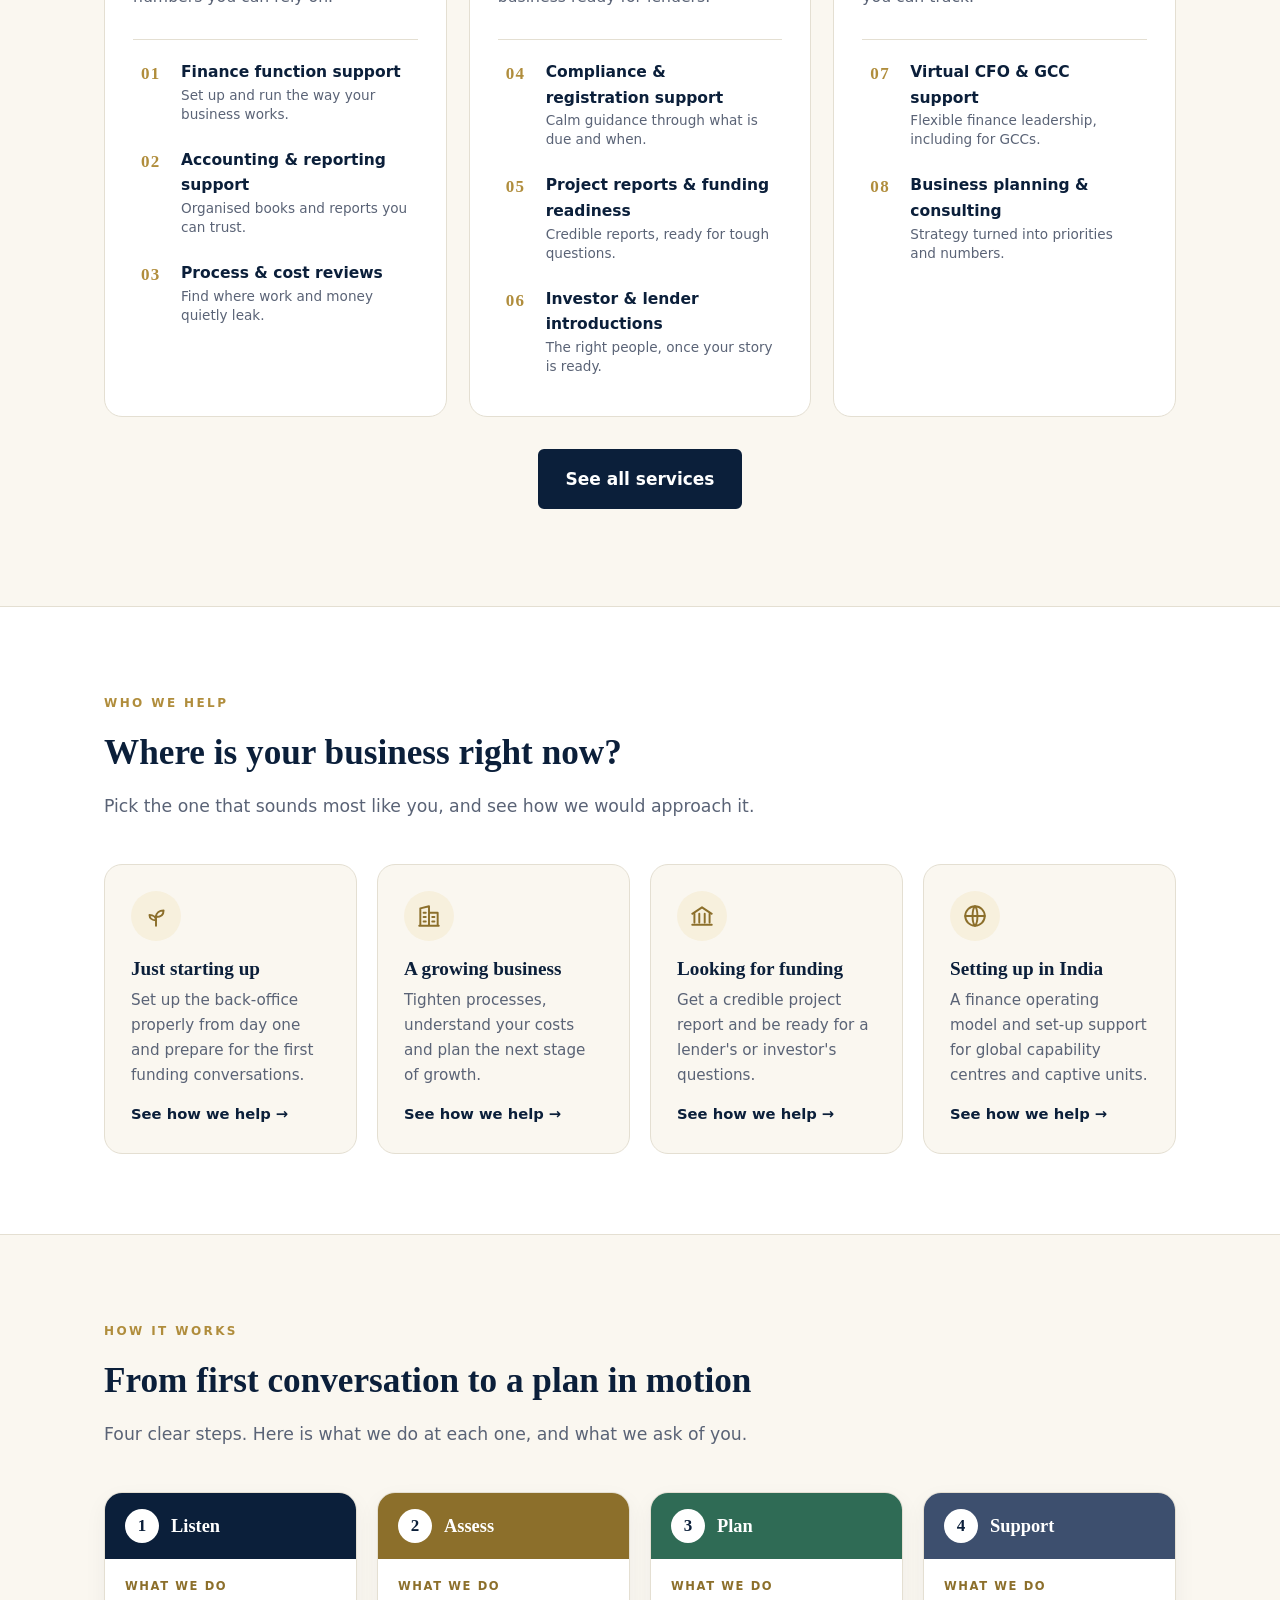
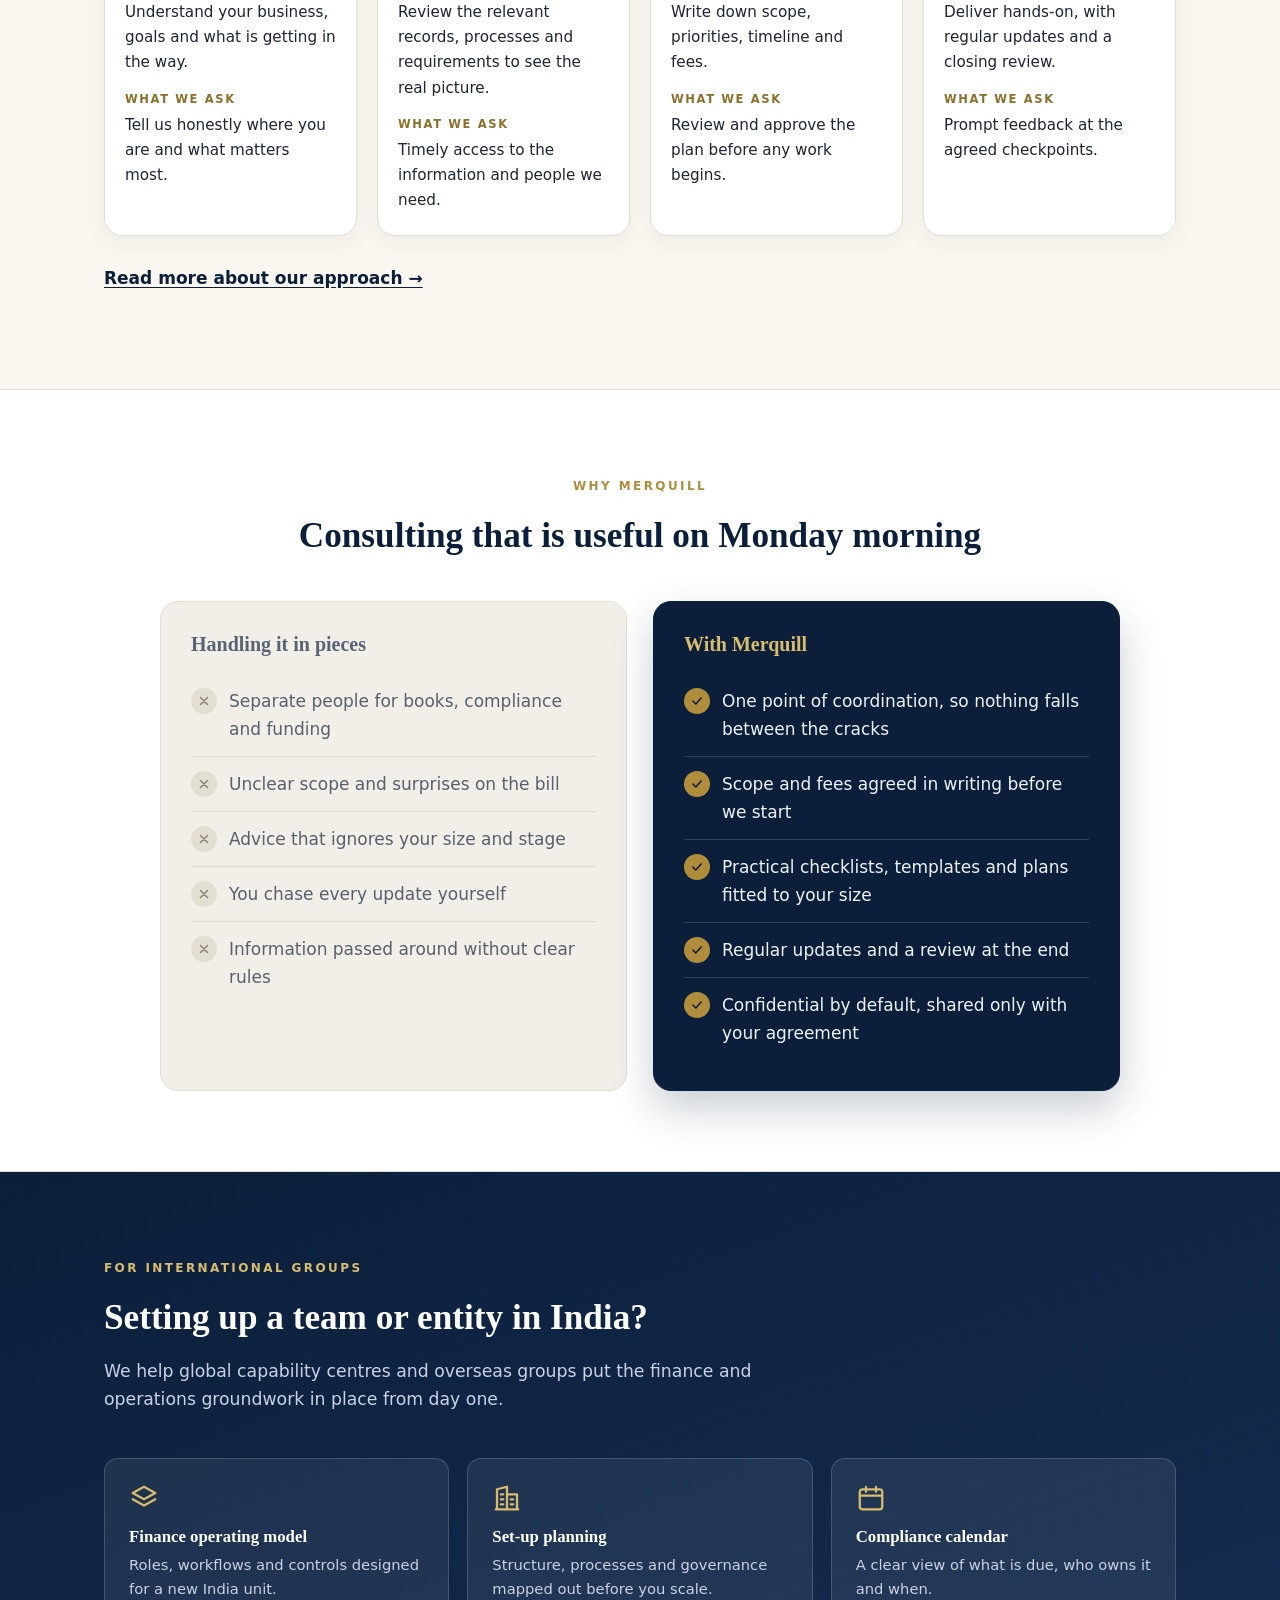
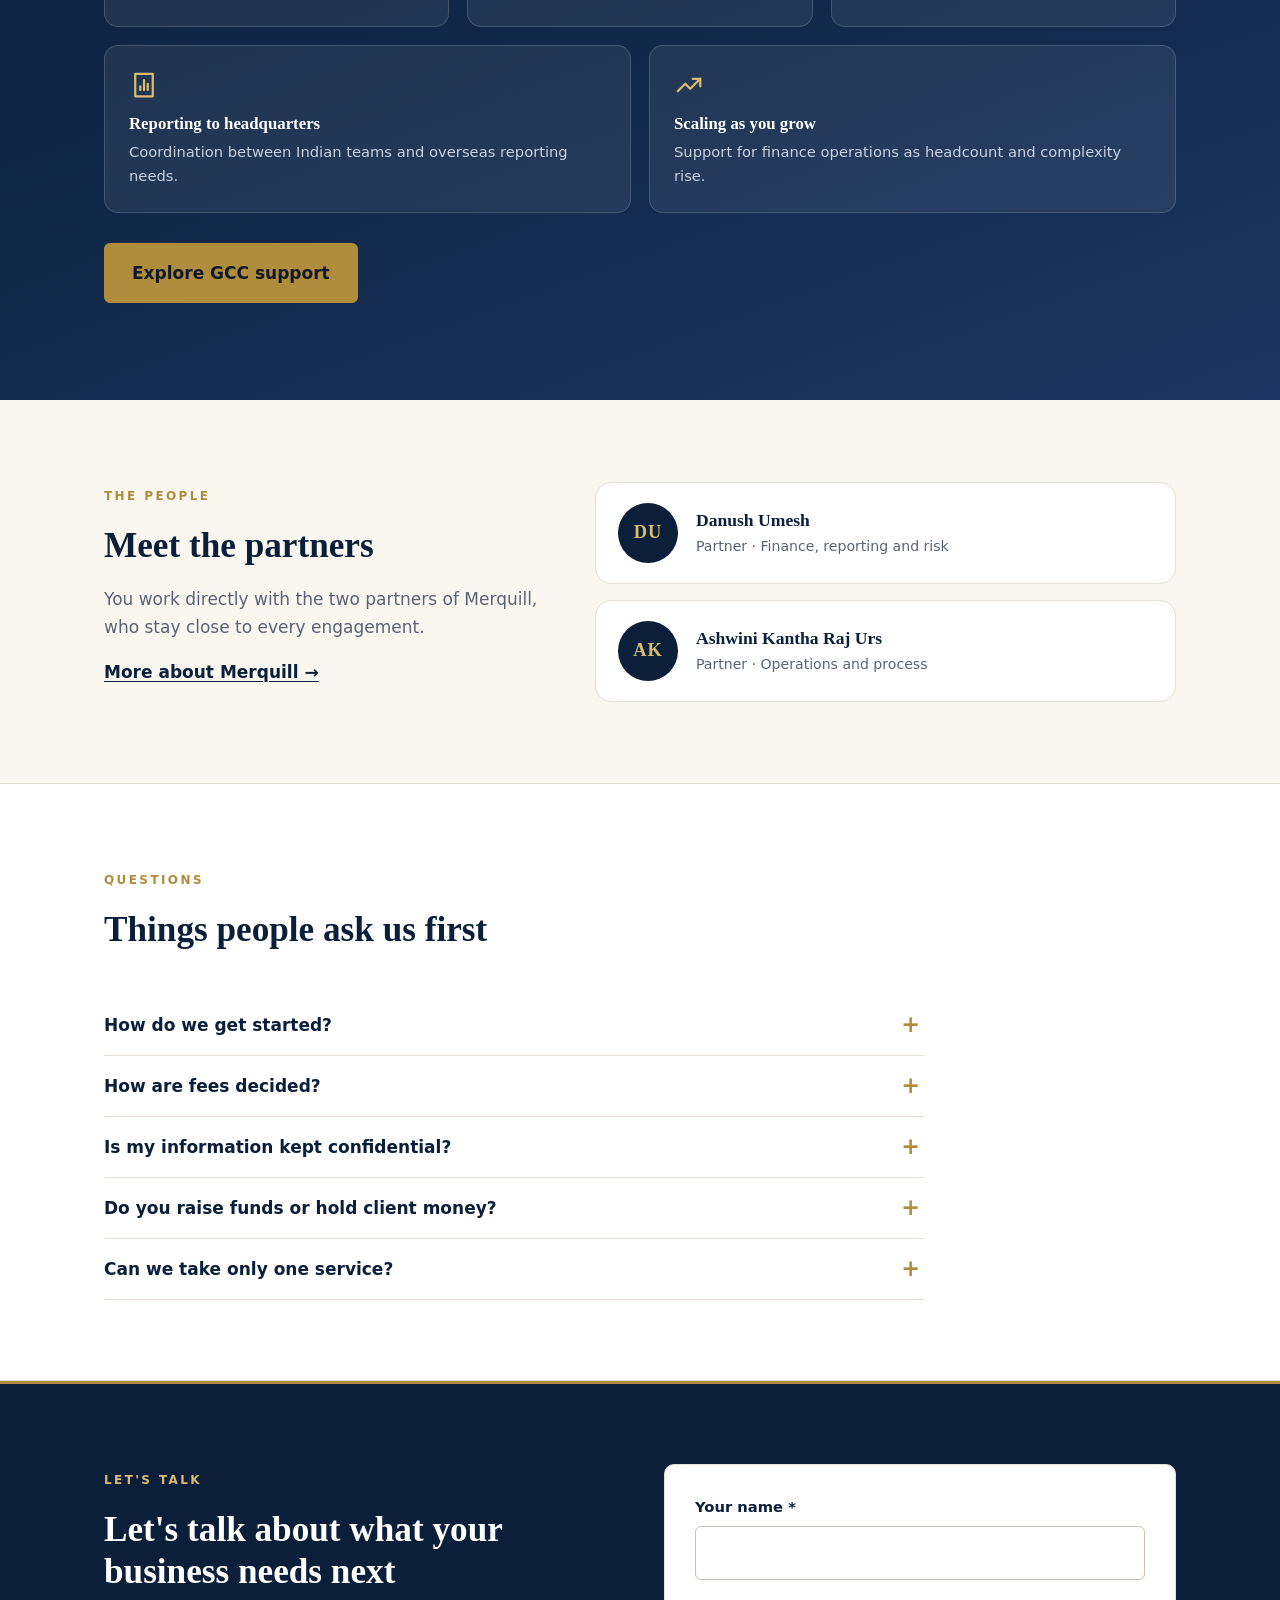
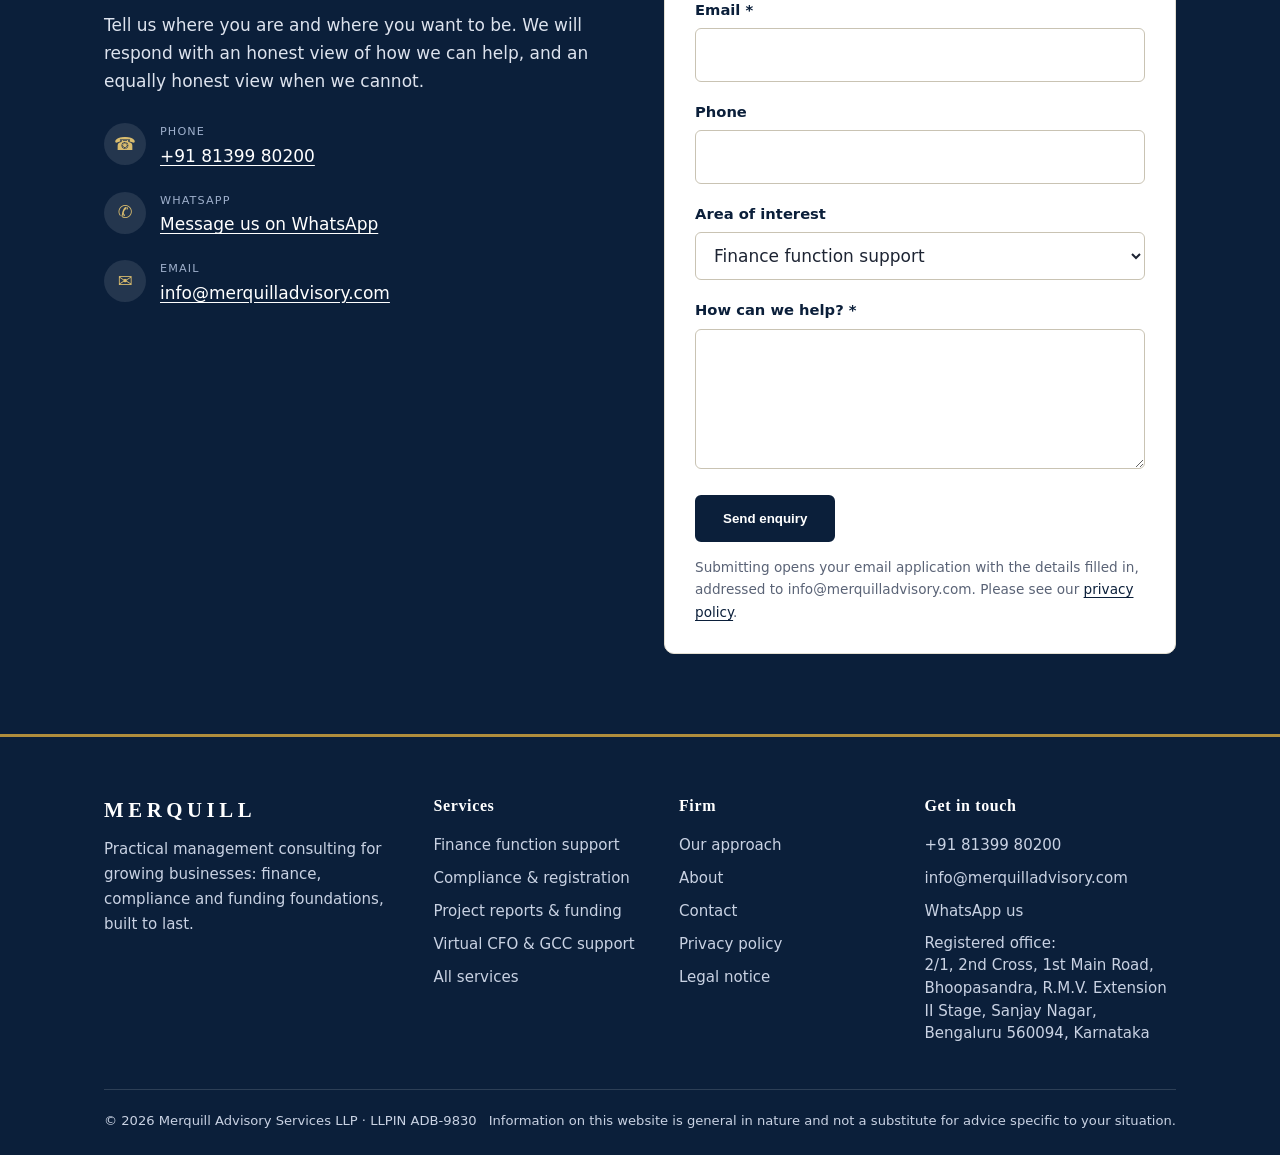
==== commit c3dd0af6: "Add files via upload" ====
--- a/index.html
+++ b/index.html
@@ -34,41 +34,188 @@
 <nav id="nav" aria-label="Main"><ul><li><a href="/" aria-current="page">Home</a></li><li class="has-mega"><a href="/services.html">Services</a><button type="button" class="mega-toggle" aria-expanded="false" aria-controls="mega" aria-label="Show services menu">&#9662;</button><div class="mega" id="mega"><div class="wrap"><div class="mega-cols"><div class="mega-col"><p class="mega-h">Finance &amp; reporting</p><a href="/services.html#finance-function-support"><b>Finance function support</b><span>A dependable finance back-office.</span></a><a href="/services.html#accounting-reporting-support"><b>Accounting &amp; reporting support</b><span>Organised books and reliable reports.</span></a><a href="/services.html#process-cost-reviews"><b>Process &amp; cost reviews</b><span>Find where work and money leak.</span></a></div><div class="mega-col"><p class="mega-h">Compliance &amp; funding</p><a href="/services.html#compliance-registration-support"><b>Compliance &amp; registration support</b><span>Registrations and recurring due dates.</span></a><a href="/services.html#project-reports-funding-readiness"><b>Project reports &amp; funding readiness</b><span>Credible reports, lender-ready.</span></a><a href="/services.html#investor-lender-introductions"><b>Investor &amp; lender introductions</b><span>The right people, at the right time.</span></a></div><div class="mega-col"><p class="mega-h">Advisory</p><a href="/services.html#virtual-cfo-gcc-support"><b>Virtual CFO &amp; GCC support</b><span>Senior finance thinking, flexibly.</span></a><a href="/services.html#business-planning-consulting"><b>Business planning &amp; consulting</b><span>Strategy turned into a plan.</span></a></div></div><div class="mega-strip"><div><b>Have something in mind?</b><span>Share it with us and we will tell you honestly how we can help.</span></div><div class="mega-actions"><a class="btn dark" href="/contact.html">Start a conversation</a><a class="mega-link" href="/services.html">All services &rarr;</a></div></div></div></div></li><li><a href="/approach.html">Approach</a></li><li><a href="/about.html">About</a></li><li><a class="cta" href="/contact.html">Contact us</a></li></ul></nav>
 </div></header>
 <main id="main">
-
-<section class="hero"><div class="wrap">
+<svg width="0" height="0" style="position:absolute" aria-hidden="true" focusable="false"><defs>
+<symbol id="i-finance" viewBox="0 0 24 24"><path d="M4 20V11M10 20V4M16 20v-6M2 20h20"/></symbol>
+<symbol id="i-shield" viewBox="0 0 24 24"><path d="M12 3l7 3v5c0 4.5-3 8-7 10-4-2-7-5.5-7-10V6z"/><path d="M9 12l2 2 4-4"/></symbol>
+<symbol id="i-trend" viewBox="0 0 24 24"><path d="M3 17l6-6 4 4 8-8"/><path d="M15 7h6v6"/></symbol>
+<symbol id="i-sprout" viewBox="0 0 24 24"><path d="M12 21v-9"/><path d="M12 13c0-4 3-6 7-6 0 4-3 6-7 6z"/><path d="M12 16c0-3-2.5-5-6-5 0 3 2.5 5 6 5z"/></symbol>
+<symbol id="i-building" viewBox="0 0 24 24"><path d="M4 21V5l8-2v18M12 9h8v12M7 9h2M7 13h2M7 17h2M15 13h2M15 17h2M3 21h18"/></symbol>
+<symbol id="i-bank" viewBox="0 0 24 24"><path d="M3 10l9-6 9 6"/><path d="M5 10v8M9.5 10v8M14.5 10v8M19 10v8M3 20h18"/></symbol>
+<symbol id="i-globe" viewBox="0 0 24 24"><circle cx="12" cy="12" r="9"/><path d="M3 12h18M12 3c3 3 3 15 0 18M12 3c-3 3-3 15 0 18"/></symbol>
+<symbol id="i-layers" viewBox="0 0 24 24"><path d="M12 3l9 5-9 5-9-5z"/><path d="M3 13l9 5 9-5"/></symbol>
+<symbol id="i-calendar" viewBox="0 0 24 24"><rect x="3" y="5" width="18" height="16" rx="2"/><path d="M3 10h18M8 3v4M16 3v4"/></symbol>
+<symbol id="i-report" viewBox="0 0 24 24"><path d="M5 3h14v18H5z"/><path d="M9 16v-3M12 16V8M15 16v-5"/></symbol>
+<symbol id="i-plan" viewBox="0 0 24 24"><circle cx="12" cy="12" r="9"/><circle cx="12" cy="12" r="4"/><path d="M12 3v3M12 18v3M3 12h3M18 12h3"/></symbol>
+<symbol id="i-check" viewBox="0 0 24 24"><path d="M5 12l5 5 9-10"/></symbol>
+<symbol id="i-x" viewBox="0 0 24 24"><path d="M6 6l12 12M18 6L6 18"/></symbol>
+</defs></svg>
+
+<section class="hero"><div class="wrap hero-grid">
+<div>
 <span class="eyebrow">Management consulting · Bengaluru</span><hr class="rule">
 <h1>Sound foundations for businesses that mean to grow.</h1>
 <p class="lead">Merquill helps founders and owners put the finance, compliance and funding groundwork in place, with clear plans, steady follow-through and plain-spoken advice.</p>
 <div class="btns"><a class="btn" href="/contact.html">Talk to us</a><a class="btn ghost" href="/services.html">Explore our services</a></div>
+<ul class="chips" aria-label="Popular services">
+<li><a href="/services.html#finance-function-support">Finance support</a></li>
+<li><a href="/services.html#compliance-registration-support">Compliance</a></li>
+<li><a href="/services.html#project-reports-funding-readiness">Funding readiness</a></li>
+<li><a href="/services.html#virtual-cfo-gcc-support">Virtual CFO</a></li>
+</ul>
+</div>
+<div class="hero-art"><div class="art-card">
+<p class="art-cap">Foundations first. Growth next.</p>
+<svg viewBox="0 0 400 320" role="img" aria-label="Four rising steps: Finance, Compliance, Funding and Growth">
+<defs><linearGradient id="gg" x1="0" y1="0" x2="0" y2="1"><stop offset="0" stop-color="#D9BC6E"/><stop offset="1" stop-color="#B08D3C"/></linearGradient></defs>
+<line x1="12" y1="270" x2="388" y2="270" stroke="#B08D3C" stroke-width="2"/>
+<rect x="24" y="200" width="72" height="70" rx="8" fill="rgba(255,255,255,.12)" stroke="rgba(255,255,255,.3)"/>
+<rect x="116" y="150" width="72" height="120" rx="8" fill="rgba(255,255,255,.12)" stroke="rgba(255,255,255,.3)"/>
+<rect x="208" y="100" width="72" height="170" rx="8" fill="rgba(255,255,255,.12)" stroke="rgba(255,255,255,.3)"/>
+<rect x="300" y="50" width="72" height="220" rx="8" fill="url(#gg)"/>
+<g font-family="Georgia,serif" font-size="22" font-weight="700" text-anchor="middle">
+<text x="60" y="236" fill="#fff" fill-opacity=".9">1</text><text x="152" y="186" fill="#fff" fill-opacity=".9">2</text><text x="244" y="136" fill="#fff" fill-opacity=".9">3</text><text x="336" y="86" fill="#101828">4</text></g>
+<g font-size="13" text-anchor="middle" fill="#DDE3EE"><text x="60" y="296">Finance</text><text x="152" y="296">Compliance</text><text x="244" y="296">Funding</text><text x="336" y="296">Growth</text></g>
+<polyline points="60,178 152,128 244,78 336,28" fill="none" stroke="#D9BC6E" stroke-width="2" stroke-dasharray="5 5"/>
+<g fill="#D9BC6E"><circle cx="60" cy="178" r="5"/><circle cx="152" cy="128" r="5"/><circle cx="244" cy="78" r="5"/></g>
+<circle cx="336" cy="28" r="9" fill="none" stroke="#D9BC6E" stroke-width="2"/><circle cx="336" cy="28" r="4" fill="#D9BC6E"/>
+</svg>
+</div></div>
 </div></section>
 <div class="strip"><div class="wrap"><ul><li>Based in Bengaluru, working across India</li><li>Eight focused service lines</li><li>Scope and fees agreed in writing</li><li>Confidential by default</li></ul></div></div>
+
+<section class="tiles-sec"><div class="wrap"><div class="tiles">
+<div class="tile rv"><b>8</b><span>Focused service lines</span></div>
+<div class="tile rv"><b>4</b><span>Simple steps from first call to delivery</span></div>
+<div class="tile rv"><b>1</b><span>Point of coordination for everything</span></div>
+<div class="tile rv"><b>Written</b><span>Scope and fees agreed before work begins</span></div>
+</div></div></section>
 
 <section><div class="wrap">
 <div class="head"><span class="eyebrow" style="color:var(--gold)">What we do</span><h2>Eight ways we help your business run better and raise further</h2>
 <p>From the finance back-office to funding conversations, we work on the practical things that keep a growing business steady.</p></div>
-<div class="grid g4"><a class="card" href="/services.html#finance-function-support"><span class="n">01</span><h3>Finance function support</h3><p>A dependable finance back-office, set up and run the way your business actually works.</p><span class="more">Learn more →</span></a><a class="card" href="/services.html#accounting-reporting-support"><span class="n">02</span><h3>Accounting & reporting support</h3><p>Well-organised books and management reports that decision-makers can rely on.</p><span class="more">Learn more →</span></a><a class="card" href="/services.html#process-cost-reviews"><span class="n">03</span><h3>Process & cost reviews</h3><p>A fresh, evidence-based look at how work gets done and where money quietly leaks.</p><span class="more">Learn more →</span></a><a class="card" href="/services.html#compliance-registration-support"><span class="n">04</span><h3>Compliance & registration support</h3><p>Calm, organised guidance through the registrations and recurring obligations a business must manage.</p><span class="more">Learn more →</span></a><a class="card" href="/services.html#project-reports-funding-readiness"><span class="n">05</span><h3>Project reports & funding readiness</h3><p>Credible, well-structured project reports and a business that is ready for a lender's or investor's questions.</p><span class="more">Learn more →</span></a><a class="card" href="/services.html#investor-lender-introductions"><span class="n">06</span><h3>Investor & lender introductions</h3><p>Introductions to the right people, once your story and numbers are ready to be heard.</p><span class="more">Learn more →</span></a><a class="card" href="/services.html#virtual-cfo-gcc-support"><span class="n">07</span><h3>Virtual CFO & GCC support</h3><p>Senior finance thinking on a flexible basis, including for global capability centres setting up in India.</p><span class="more">Learn more →</span></a><a class="card" href="/services.html#business-planning-consulting"><span class="n">08</span><h3>Business planning & consulting</h3><p>Strategy turned into a plan: priorities, numbers and a way of tracking progress.</p><span class="more">Learn more →</span></a></div>
+<div class="pillars">
+<div class="pillar rv"><div class="pillar-h"><span class="pillar-ic"><svg class="ico"><use href="#i-finance"/></svg></span><h3>Strengthen your finance</h3></div>
+<p>A dependable back-office and numbers you can rely on.</p>
+<div class="plinks">
+<a href="/services.html#finance-function-support"><span class="n">01</span><span><b>Finance function support</b><small>Set up and run the way your business works.</small></span></a>
+<a href="/services.html#accounting-reporting-support"><span class="n">02</span><span><b>Accounting &amp; reporting support</b><small>Organised books and reports you can trust.</small></span></a>
+<a href="/services.html#process-cost-reviews"><span class="n">03</span><span><b>Process &amp; cost reviews</b><small>Find where work and money quietly leak.</small></span></a>
+</div></div>
+<div class="pillar rv"><div class="pillar-h"><span class="pillar-ic"><svg class="ico"><use href="#i-shield"/></svg></span><h3>Stay compliant, get funded</h3></div>
+<p>Registrations, due dates and a business ready for lenders.</p>
+<div class="plinks">
+<a href="/services.html#compliance-registration-support"><span class="n">04</span><span><b>Compliance &amp; registration support</b><small>Calm guidance through what is due and when.</small></span></a>
+<a href="/services.html#project-reports-funding-readiness"><span class="n">05</span><span><b>Project reports &amp; funding readiness</b><small>Credible reports, ready for tough questions.</small></span></a>
+<a href="/services.html#investor-lender-introductions"><span class="n">06</span><span><b>Investor &amp; lender introductions</b><small>The right people, once your story is ready.</small></span></a>
+</div></div>
+<div class="pillar rv"><div class="pillar-h"><span class="pillar-ic"><svg class="ico"><use href="#i-trend"/></svg></span><h3>Lead and plan</h3></div>
+<p>Senior finance thinking and a plan you can track.</p>
+<div class="plinks">
+<a href="/services.html#virtual-cfo-gcc-support"><span class="n">07</span><span><b>Virtual CFO &amp; GCC support</b><small>Flexible finance leadership, including for GCCs.</small></span></a>
+<a href="/services.html#business-planning-consulting"><span class="n">08</span><span><b>Business planning &amp; consulting</b><small>Strategy turned into priorities and numbers.</small></span></a>
+</div></div>
+</div>
+<p style="margin-top:32px;text-align:center"><a class="btn dark" href="/services.html">See all services</a></p>
 </div></section>
 
 <section class="alt"><div class="wrap">
-<div class="head"><span class="eyebrow" style="color:var(--gold)">Why Merquill</span><h2>Consulting that is useful on Monday morning</h2></div>
-<div class="grid g4">
-<div class="card"><h3>Practical, not theoretical</h3><p>Recommendations you can act on: checklists, templates, calendars and plans fitted to your size and stage.</p></div>
-<div class="card"><h3>One point of coordination</h3><p>Finance, compliance and funding questions are connected. We keep them in one conversation so nothing falls between the cracks.</p></div>
-<div class="card"><h3>Clear scope, clear communication</h3><p>You know what we will do, by when, and what we need from you before work begins.</p></div>
-<div class="card"><h3>Confidential by default</h3><p>Your information is shared only as needed for the work, and only with your agreement.</p></div>
-</div></div></section>
+<div class="head"><span class="eyebrow" style="color:var(--gold)">Who we help</span><h2>Where is your business right now?</h2>
+<p>Pick the one that sounds most like you, and see how we would approach it.</p></div>
+<div class="who">
+<a class="who-card rv" href="/services.html#finance-function-support"><span class="who-ic"><svg class="ico"><use href="#i-sprout"/></svg></span><h3>Just starting up</h3><p>Set up the back-office properly from day one and prepare for the first funding conversations.</p><span class="more">See how we help →</span></a>
+<a class="who-card rv" href="/services.html#process-cost-reviews"><span class="who-ic"><svg class="ico"><use href="#i-building"/></svg></span><h3>A growing business</h3><p>Tighten processes, understand your costs and plan the next stage of growth.</p><span class="more">See how we help →</span></a>
+<a class="who-card rv" href="/services.html#project-reports-funding-readiness"><span class="who-ic"><svg class="ico"><use href="#i-bank"/></svg></span><h3>Looking for funding</h3><p>Get a credible project report and be ready for a lender's or investor's questions.</p><span class="more">See how we help →</span></a>
+<a class="who-card rv" href="/services.html#virtual-cfo-gcc-support"><span class="who-ic"><svg class="ico"><use href="#i-globe"/></svg></span><h3>Setting up in India</h3><p>A finance operating model and set-up support for global capability centres and captive units.</p><span class="more">See how we help →</span></a>
+</div>
+</div></section>
 
 <section><div class="wrap">
-<div class="head"><span class="eyebrow" style="color:var(--gold)">How we work</span><h2>A simple, transparent way of working</h2></div>
-<div class="steps">
-<div class="step"><h3>Listen</h3><p>An initial conversation to understand your business, your goals and what is getting in the way.</p></div>
-<div class="step"><h3>Assess</h3><p>A focused review of the relevant records, processes and requirements to establish the real picture.</p></div>
-<div class="step"><h3>Plan</h3><p>A written scope with priorities, timelines, responsibilities and fees, agreed before we start.</p></div>
-<div class="step"><h3>Support</h3><p>Hands-on help in putting the plan to work, with regular updates and a review at the end.</p></div>
+<div class="head"><span class="eyebrow" style="color:var(--gold)">How it works</span><h2>From first conversation to a plan in motion</h2>
+<p>Four clear steps. Here is what we do at each one, and what we ask of you.</p></div>
+<div class="journey">
+<div class="jstep rv"><div class="jhead j1"><span class="jnum">1</span><h3>Listen</h3></div><div class="jbody"><h4>What we do</h4><p>Understand your business, goals and what is getting in the way.</p><h4>What we ask</h4><p>Tell us honestly where you are and what matters most.</p></div></div>
+<div class="jstep rv"><div class="jhead j2"><span class="jnum">2</span><h3>Assess</h3></div><div class="jbody"><h4>What we do</h4><p>Review the relevant records, processes and requirements to see the real picture.</p><h4>What we ask</h4><p>Timely access to the information and people we need.</p></div></div>
+<div class="jstep rv"><div class="jhead j3"><span class="jnum">3</span><h3>Plan</h3></div><div class="jbody"><h4>What we do</h4><p>Write down scope, priorities, timeline and fees.</p><h4>What we ask</h4><p>Review and approve the plan before any work begins.</p></div></div>
+<div class="jstep rv"><div class="jhead j4"><span class="jnum">4</span><h3>Support</h3></div><div class="jbody"><h4>What we do</h4><p>Deliver hands-on, with regular updates and a closing review.</p><h4>What we ask</h4><p>Prompt feedback at the agreed checkpoints.</p></div></div>
 </div>
 <p style="margin-top:28px"><a href="/approach.html"><b>Read more about our approach →</b></a></p>
 </div></section>
-<section class="band"><div class="wrap"><h2>Let's talk about what your business needs next</h2><p>Tell us where you are and where you want to be. We will respond with an honest view of how we can help, and an equally honest view when we cannot.</p><a class="btn" href="/contact.html">Start a conversation</a></div></section>
+
+<section class="alt"><div class="wrap">
+<div class="head" style="text-align:center;margin-inline:auto"><span class="eyebrow" style="color:var(--gold)">Why Merquill</span><h2>Consulting that is useful on Monday morning</h2></div>
+<div class="vs">
+<div class="vs-col vs-old rv"><h3>Handling it in pieces</h3><ul>
+<li><span class="vs-ico"><svg class="ico"><use href="#i-x"/></svg></span>Separate people for books, compliance and funding</li>
+<li><span class="vs-ico"><svg class="ico"><use href="#i-x"/></svg></span>Unclear scope and surprises on the bill</li>
+<li><span class="vs-ico"><svg class="ico"><use href="#i-x"/></svg></span>Advice that ignores your size and stage</li>
+<li><span class="vs-ico"><svg class="ico"><use href="#i-x"/></svg></span>You chase every update yourself</li>
+<li><span class="vs-ico"><svg class="ico"><use href="#i-x"/></svg></span>Information passed around without clear rules</li>
+</ul></div>
+<div class="vs-col vs-new rv"><h3>With Merquill</h3><ul>
+<li><span class="vs-ico"><svg class="ico"><use href="#i-check"/></svg></span>One point of coordination, so nothing falls between the cracks</li>
+<li><span class="vs-ico"><svg class="ico"><use href="#i-check"/></svg></span>Scope and fees agreed in writing before we start</li>
+<li><span class="vs-ico"><svg class="ico"><use href="#i-check"/></svg></span>Practical checklists, templates and plans fitted to your size</li>
+<li><span class="vs-ico"><svg class="ico"><use href="#i-check"/></svg></span>Regular updates and a review at the end</li>
+<li><span class="vs-ico"><svg class="ico"><use href="#i-check"/></svg></span>Confidential by default, shared only with your agreement</li>
+</ul></div>
+</div>
+</div></section>
+
+<section class="india"><div class="wrap">
+<div class="head"><span class="eyebrow">For international groups</span><h2>Setting up a team or entity in India?</h2>
+<p>We help global capability centres and overseas groups put the finance and operations groundwork in place from day one.</p></div>
+<div class="india-grid">
+<div class="icard rv"><svg class="ico"><use href="#i-layers"/></svg><h3>Finance operating model</h3><p>Roles, workflows and controls designed for a new India unit.</p></div>
+<div class="icard rv"><svg class="ico"><use href="#i-building"/></svg><h3>Set-up planning</h3><p>Structure, processes and governance mapped out before you scale.</p></div>
+<div class="icard rv"><svg class="ico"><use href="#i-calendar"/></svg><h3>Compliance calendar</h3><p>A clear view of what is due, who owns it and when.</p></div>
+<div class="icard rv"><svg class="ico"><use href="#i-report"/></svg><h3>Reporting to headquarters</h3><p>Coordination between Indian teams and overseas reporting needs.</p></div>
+<div class="icard rv"><svg class="ico"><use href="#i-trend"/></svg><h3>Scaling as you grow</h3><p>Support for finance operations as headcount and complexity rise.</p></div>
+</div>
+<p style="margin-top:30px"><a class="btn" href="/services.html#virtual-cfo-gcc-support">Explore GCC support</a></p>
+</div></section>
+
+<section><div class="wrap meet-wrap">
+<div><span class="eyebrow" style="color:var(--gold)">The people</span><h2>Meet the partners</h2>
+<p style="color:var(--muted)">You work directly with the two partners of Merquill, who stay close to every engagement.</p>
+<p><a href="/about.html"><b>More about Merquill →</b></a></p></div>
+<div class="meet">
+<div class="mcard rv"><span class="mav" aria-hidden="true">DU</span><div><b>Danush Umesh</b><small>Partner · Finance, reporting and risk</small></div></div>
+<div class="mcard rv"><span class="mav" aria-hidden="true">AK</span><div><b>Ashwini Kantha Raj Urs</b><small>Partner · Operations and process</small></div></div>
+</div>
+</div></section>
+
+<section class="alt"><div class="wrap">
+<div class="head"><span class="eyebrow" style="color:var(--gold)">Questions</span><h2>Things people ask us first</h2></div>
+<div class="faq">
+<details><summary>How do we get started?</summary><p>Send us a short note through the form below, WhatsApp or email. We will arrange a short conversation to understand your requirement before proposing anything.</p></details>
+<details><summary>How are fees decided?</summary><p>After the first conversation we send a written proposal with scope and fees. Nothing is billed until both sides have agreed it in writing.</p></details>
+<details><summary>Is my information kept confidential?</summary><p>Yes. Client information is treated as confidential by default and used only for the agreed work. See our <a href="/privacy.html">privacy policy</a>.</p></details>
+<details><summary>Do you raise funds or hold client money?</summary><p>No. Merquill does not raise or hold funds or offer securities. We help you prepare and, where suitable, introduce you to lenders and investors.</p></details>
+<details><summary>Can we take only one service?</summary><p>Yes. Services can be taken individually or combined. See the <a href="/services.html">services page</a>.</p></details>
+</div>
+</div></section>
+
+<section class="cta2"><div class="wrap cta2-grid">
+<div>
+<span class="eyebrow">Let's talk</span>
+<h2>Let's talk about what your business needs next</h2>
+<p>Tell us where you are and where you want to be. We will respond with an honest view of how we can help, and an equally honest view when we cannot.</p>
+<ul class="ci" style="margin-top:28px">
+<li><span class="ic" aria-hidden="true">☎</span><div><small>Phone</small><a href="tel:+918139980200">+91 81399 80200</a></div></li>
+<li><span class="ic" aria-hidden="true">✆</span><div><small>WhatsApp</small><a href="https://wa.me/918139980200?text=Hello%20Merquill%2C%20I%20would%20like%20to%20discuss%20a%20requirement.">Message us on WhatsApp</a></div></li>
+<li><span class="ic" aria-hidden="true">✉</span><div><small>Email</small><a href="mailto:info@merquilladvisory.com">info@merquilladvisory.com</a></div></li>
+</ul>
+</div>
+<form id="enquiry" aria-label="Enquiry form">
+<label for="name">Your name *</label><input id="name" name="name" required autocomplete="name">
+<label for="email">Email *</label><input id="email" name="email" type="email" required autocomplete="email">
+<label for="phone">Phone</label><input id="phone" name="phone" type="tel" autocomplete="tel">
+<label for="interest">Area of interest</label><select id="interest" name="interest"><option>Finance function support</option><option>Accounting &amp; reporting support</option><option>Process &amp; cost reviews</option><option>Compliance &amp; registration support</option><option>Project reports &amp; funding readiness</option><option>Investor &amp; lender introductions</option><option>Virtual CFO &amp; GCC support</option><option>Business planning &amp; consulting</option><option>Not sure yet</option></select>
+<label for="message">How can we help? *</label><textarea id="message" name="message" required></textarea>
+<button class="btn dark" type="submit" style="cursor:pointer">Send enquiry</button>
+<p class="note" style="margin:14px 0 0">Submitting opens your email application with the details filled in, addressed to info@merquilladvisory.com. Please see our <a href="/privacy.html">privacy policy</a>.</p>
+</form>
+</div></section>
 
 </main>
 <footer class="site"><div class="wrap">
@@ -92,5 +239,6 @@
 <div class="legal"><span>© 2026 Merquill Advisory Services LLP · LLPIN ADB-9830</span><span>Information on this website is general in nature and not a substitute for advice specific to your situation.</span></div>
 </div></footer>
 <a class="wa" href="https://wa.me/918139980200?text=Hello%20Merquill%2C%20I%20would%20like%20to%20discuss%20a%20requirement." aria-label="Chat with Merquill on WhatsApp">WhatsApp</a>
+<a class="callfab" href="tel:+918139980200" aria-label="Call Merquill"><svg viewBox="0 0 24 24" aria-hidden="true"><path d="M5 4h4l2 5-2.5 1.5a11 11 0 005 5L15 13l5 2v4a2 2 0 01-2 2A16 16 0 013 6a2 2 0 012-2z"/></svg></a>
 <script src="/site.js" defer></script>
 </body></html>
--- a/extra.css
+++ b/extra.css
@@ -58,3 +58,115 @@
 nav .mega .mega-strip a.btn{background:var(--gold);border-color:var(--gold);color:#101828}
 nav .mega .mega-strip a.mega-link{color:var(--gold-lt)}
 }
+
+/* ---------- Home page ---------- */
+.ico{width:26px;height:26px;stroke:currentColor;fill:none;stroke-width:1.8;stroke-linecap:round;stroke-linejoin:round;flex:none}
+:root{--tint-gold:#F7F0DD}
+
+.hero{padding:72px 0 80px}
+.hero-grid{display:grid;grid-template-columns:1.1fr .9fr;gap:48px;align-items:center;position:relative;z-index:1}
+.hero-art{max-width:460px;width:100%;margin-left:auto}
+.art-card{background:rgba(255,255,255,.06);border:1px solid rgba(217,188,110,.35);border-radius:20px;padding:22px 22px 14px}
+.art-cap{margin:0 0 6px;font-size:.78rem;letter-spacing:.18em;text-transform:uppercase;color:var(--gold-lt);font-weight:600}
+.chips{list-style:none;display:flex;flex-wrap:wrap;gap:10px;padding:0;margin:30px 0 0}
+.chips li{margin:0}
+.chips a{display:inline-block;padding:8px 16px;border:1px solid rgba(255,255,255,.35);border-radius:999px;color:#fff;text-decoration:none;font-size:.9rem;background:rgba(255,255,255,.05)}
+.chips a:hover{border-color:var(--gold-lt);color:var(--gold-lt)}
+@media(max-width:900px){.hero{padding:56px 0 64px}.hero-grid{grid-template-columns:1fr;gap:32px}.hero-art{margin:0;max-width:400px}}
+
+.tiles-sec{padding:56px 0 0}
+.tiles{display:grid;grid-template-columns:repeat(4,1fr);gap:18px}
+.tile{background:var(--navy);color:#fff;border-radius:16px;padding:28px 20px;text-align:center;border-bottom:3px solid var(--gold)}
+.tile b{display:block;font-family:var(--serif);font-size:2.6rem;line-height:1.1;color:var(--gold-lt);margin-bottom:8px}
+.tile span{color:#DDE3EE;font-size:.95rem;display:block}
+@media(max-width:860px){.tiles{grid-template-columns:repeat(2,1fr)}}
+
+.pillars{display:grid;grid-template-columns:repeat(3,1fr);gap:22px}
+.pillar{background:var(--paper);border:1px solid var(--line);border-radius:18px;padding:28px;display:flex;flex-direction:column}
+.pillar-h{display:flex;align-items:center;gap:14px;margin-bottom:10px}
+.pillar-ic{width:52px;height:52px;border-radius:14px;background:var(--navy);color:var(--gold-lt);display:grid;place-items:center;flex:none}
+.pillar h3{margin:0}
+.pillar>p{color:var(--muted);font-size:.98rem}
+.plinks{margin-top:14px;border-top:1px solid var(--line);padding-top:8px}
+.plinks a{display:flex;gap:14px;padding:12px 8px;text-decoration:none;border-radius:8px;color:var(--ink);align-items:flex-start}
+.plinks a:hover{background:var(--ivory)}
+.plinks .n{font-family:var(--serif);color:var(--gold);font-weight:700;letter-spacing:.08em;min-width:26px}
+.plinks b{display:block;color:var(--navy);font-size:.97rem}
+.plinks small{display:block;color:var(--muted);font-size:.85rem;line-height:1.4}
+@media(max-width:960px){.pillars{grid-template-columns:1fr}}
+
+.who{display:grid;grid-template-columns:repeat(4,1fr);gap:20px}
+.who-card{display:block;background:var(--ivory);border:1px solid var(--line);border-radius:18px;padding:26px;text-decoration:none;color:inherit;transition:.2s}
+.who-card:hover{border-color:var(--gold);transform:translateY(-3px);box-shadow:0 12px 28px rgba(11,31,58,.09);color:inherit}
+.who-ic{width:50px;height:50px;border-radius:50%;background:var(--tint-gold);color:#8C6F2B;display:grid;place-items:center;margin-bottom:16px}
+.who-card h3{margin-bottom:.4em}
+.who-card p{color:var(--muted);font-size:.95rem;margin:0}
+.who-card .more{display:inline-block;margin-top:14px;color:var(--navy);font-weight:600;font-size:.92rem}
+@media(max-width:1000px){.who{grid-template-columns:repeat(2,1fr)}}
+@media(max-width:560px){.who{grid-template-columns:1fr}}
+
+.journey{display:grid;grid-template-columns:repeat(4,1fr);gap:20px}
+.jstep{border-radius:18px;overflow:hidden;border:1px solid var(--line);background:var(--paper);display:flex;flex-direction:column;box-shadow:0 8px 22px rgba(11,31,58,.05)}
+.jhead{display:flex;align-items:center;gap:12px;padding:16px 20px;color:#fff}
+.jhead h3{margin:0;color:#fff;font-size:1.15rem}
+.j1{background:var(--navy)}.j2{background:#8C6F2B}.j3{background:#2F6B55}.j4{background:#3D4F6E}
+.jnum{width:34px;height:34px;border-radius:50%;background:#fff;color:var(--navy);display:grid;place-items:center;font-family:var(--serif);font-weight:700}
+.jbody{padding:18px 20px 22px;flex:1}
+.jbody h4{margin:0 0 4px;font-size:.72rem;letter-spacing:.14em;text-transform:uppercase;color:#8C6F2B;font-family:var(--sans)}
+.jbody p{margin:0 0 14px;font-size:.95rem}.jbody p:last-child{margin-bottom:0}
+@media(max-width:1000px){.journey{grid-template-columns:repeat(2,1fr)}}
+@media(max-width:560px){.journey{grid-template-columns:1fr}}
+
+.vs{display:grid;grid-template-columns:1fr 1fr;gap:26px;max-width:960px;margin:0 auto}
+.vs-col{border-radius:18px;padding:30px;border:1px solid var(--line)}
+.vs-old{background:#F1EFE8}
+.vs-new{background:var(--navy);color:#fff;border-color:var(--navy);box-shadow:0 18px 40px rgba(11,31,58,.22)}
+.vs-col h3{margin:0 0 18px;font-size:1.25rem}
+.vs-old h3{color:var(--muted)}.vs-new h3{color:var(--gold-lt)}
+.vs-col ul{list-style:none;padding:0;margin:0}
+.vs-col li{display:flex;gap:12px;align-items:flex-start;padding:13px 0;border-top:1px solid rgba(11,31,58,.1);margin:0}
+.vs-col li:first-child{border-top:0}
+.vs-old li{color:#5A5F6E}
+.vs-new li{border-color:rgba(255,255,255,.15);color:#EEF2F8}
+.vs-ico{flex:none;width:26px;height:26px;border-radius:50%;display:grid;place-items:center;margin-top:1px}
+.vs-ico .ico{width:14px;height:14px;stroke-width:2.6}
+.vs-old .vs-ico{background:#E2DED2;color:#8A8576}
+.vs-new .vs-ico{background:var(--gold);color:#101828}
+@media(max-width:760px){.vs{grid-template-columns:1fr}}
+
+.india{background:linear-gradient(160deg,var(--navy) 0%,var(--navy-2) 60%,#1B3763 100%);color:#fff}
+.india .head h2{color:#fff}.india .head p{color:#C9D2E3}
+.india-grid{display:grid;grid-template-columns:repeat(6,1fr);gap:18px}
+.icard{grid-column:span 2;background:rgba(255,255,255,.07);border:1px solid rgba(255,255,255,.16);border-radius:14px;padding:24px}
+.icard:nth-child(n+4){grid-column:span 3}
+.icard .ico{color:var(--gold-lt);margin-bottom:14px;width:30px;height:30px}
+.icard h3{color:#fff;font-size:1.05rem;margin-bottom:.35em}
+.icard p{color:#C9D2E3;font-size:.92rem;margin:0}
+@media(max-width:900px){.icard,.icard:nth-child(n+4){grid-column:span 3}.icard:last-child{grid-column:1/-1}}
+@media(max-width:560px){.icard,.icard:nth-child(n+4),.icard:last-child{grid-column:1/-1}}
+
+.meet-wrap{display:grid;grid-template-columns:1fr 1.3fr;gap:44px;align-items:center}
+.meet{display:grid;gap:16px}
+.mcard{display:flex;gap:18px;align-items:center;background:var(--paper);border:1px solid var(--line);border-radius:16px;padding:20px 22px}
+.mcard b{display:block;color:var(--navy);font-family:var(--serif);font-size:1.1rem}
+.mcard small{display:block;color:var(--muted);font-size:.88rem}
+.mav{width:60px;height:60px;border-radius:50%;background:var(--navy);color:var(--gold-lt);display:grid;place-items:center;font-family:var(--serif);font-weight:700;font-size:1.15rem;flex:none;letter-spacing:.05em}
+@media(max-width:820px){.meet-wrap{grid-template-columns:1fr;gap:24px}}
+
+.cta2{background:var(--navy);color:#fff;padding:80px 0;border-top:3px solid var(--gold)}
+.cta2-grid{display:grid;grid-template-columns:1fr 1fr;gap:48px;align-items:start}
+.cta2 h2{color:#fff}.cta2>.wrap>div>p{color:#DDE3EE}
+.cta2 .ci small{color:#9FB0CC}.cta2 .ci a{color:#fff}.cta2 .ci a:hover{color:var(--gold-lt)}
+.cta2 .ci .ic{background:rgba(255,255,255,.1);color:var(--gold-lt)}
+.cta2 form p.note{color:var(--muted)}
+@media(max-width:860px){.cta2-grid{grid-template-columns:1fr}}
+
+.callfab{position:fixed;left:18px;bottom:18px;z-index:40;width:52px;height:52px;border-radius:50%;background:var(--navy);color:var(--gold-lt);display:grid;place-items:center;border:2px solid var(--gold);box-shadow:0 8px 22px rgba(0,0,0,.25)}
+.callfab:hover{background:var(--navy-2);color:#fff}
+.callfab svg{width:24px;height:24px;stroke:currentColor;fill:none;stroke-width:1.8;stroke-linecap:round;stroke-linejoin:round}
+
+.js .rv{opacity:0;transform:translateY(16px);transition:opacity .6s ease,transform .6s ease}
+.js .rv.in{opacity:1;transform:none}
+.rv:nth-child(2){transition-delay:.08s}.rv:nth-child(3){transition-delay:.16s}.rv:nth-child(4){transition-delay:.24s}
+@media(prefers-reduced-motion:reduce){.js .rv{opacity:1;transform:none;transition:none}}
+@media print{.callfab{display:none}}
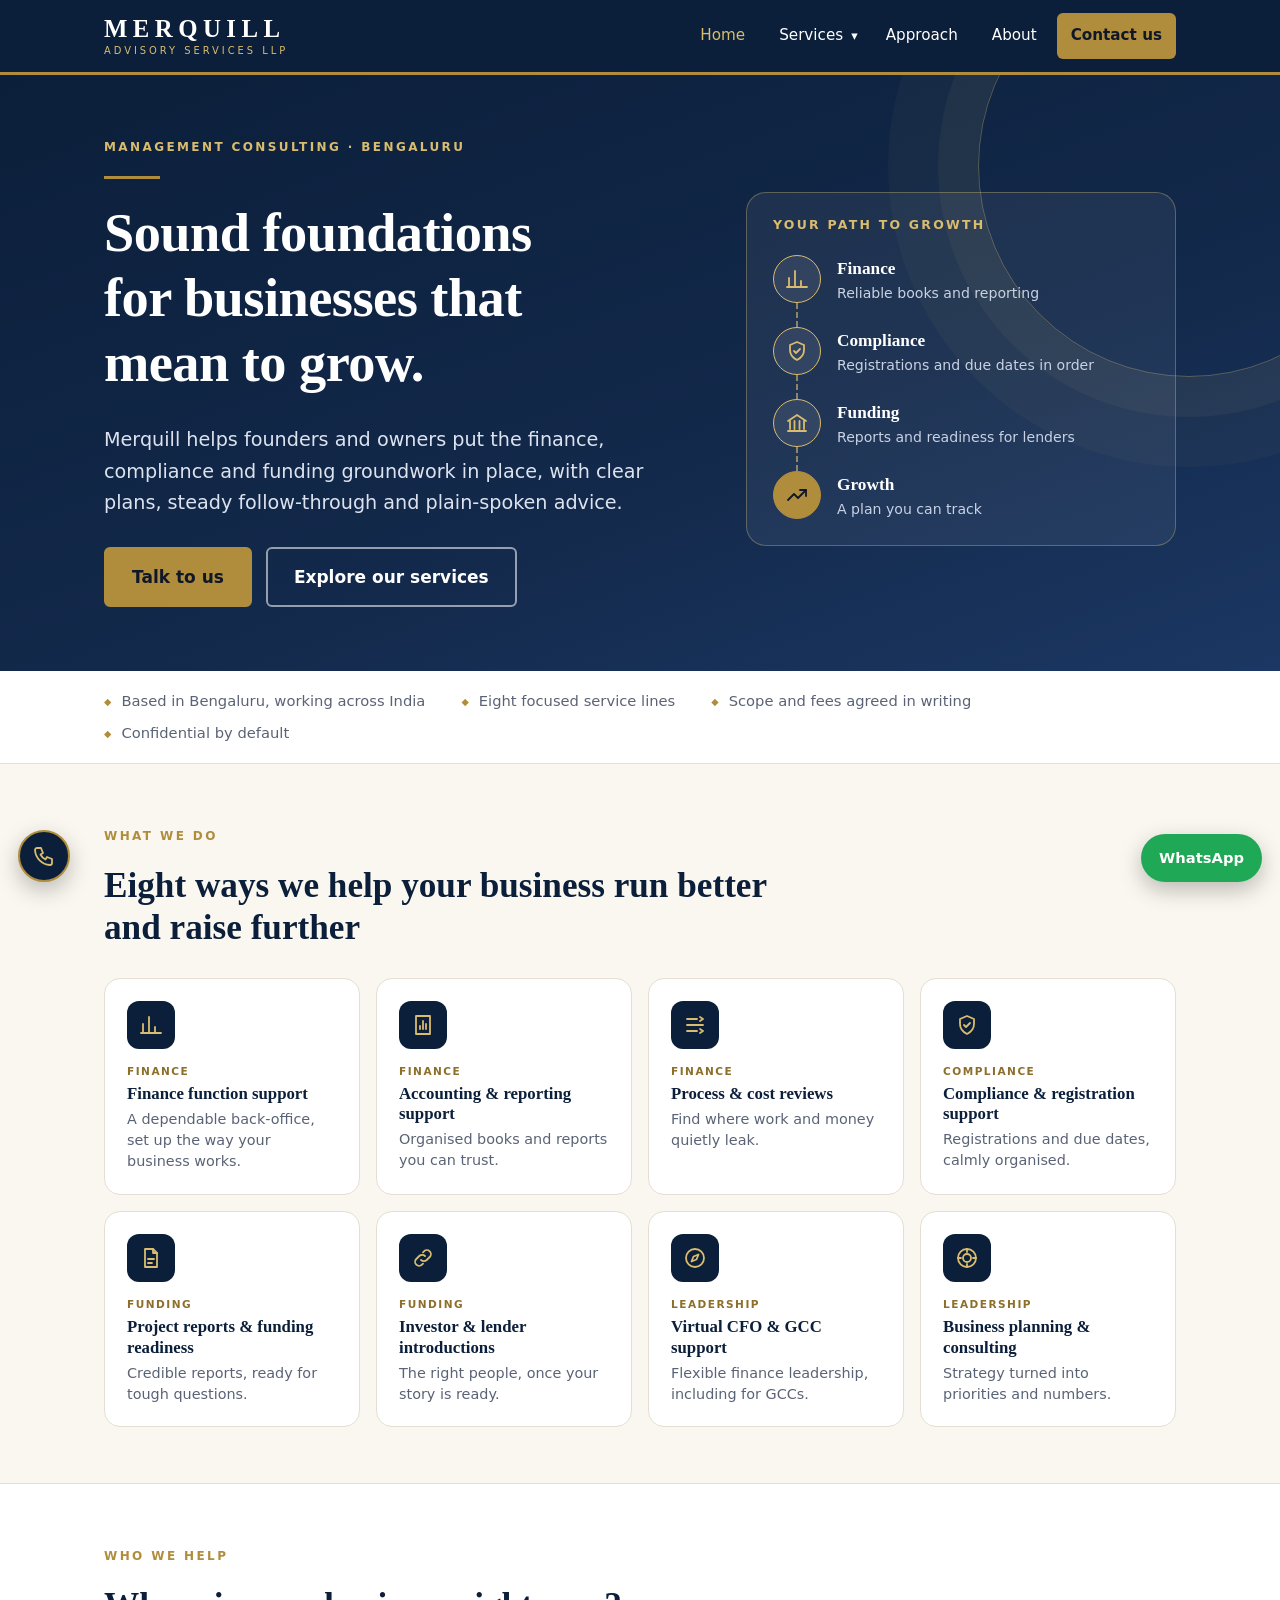
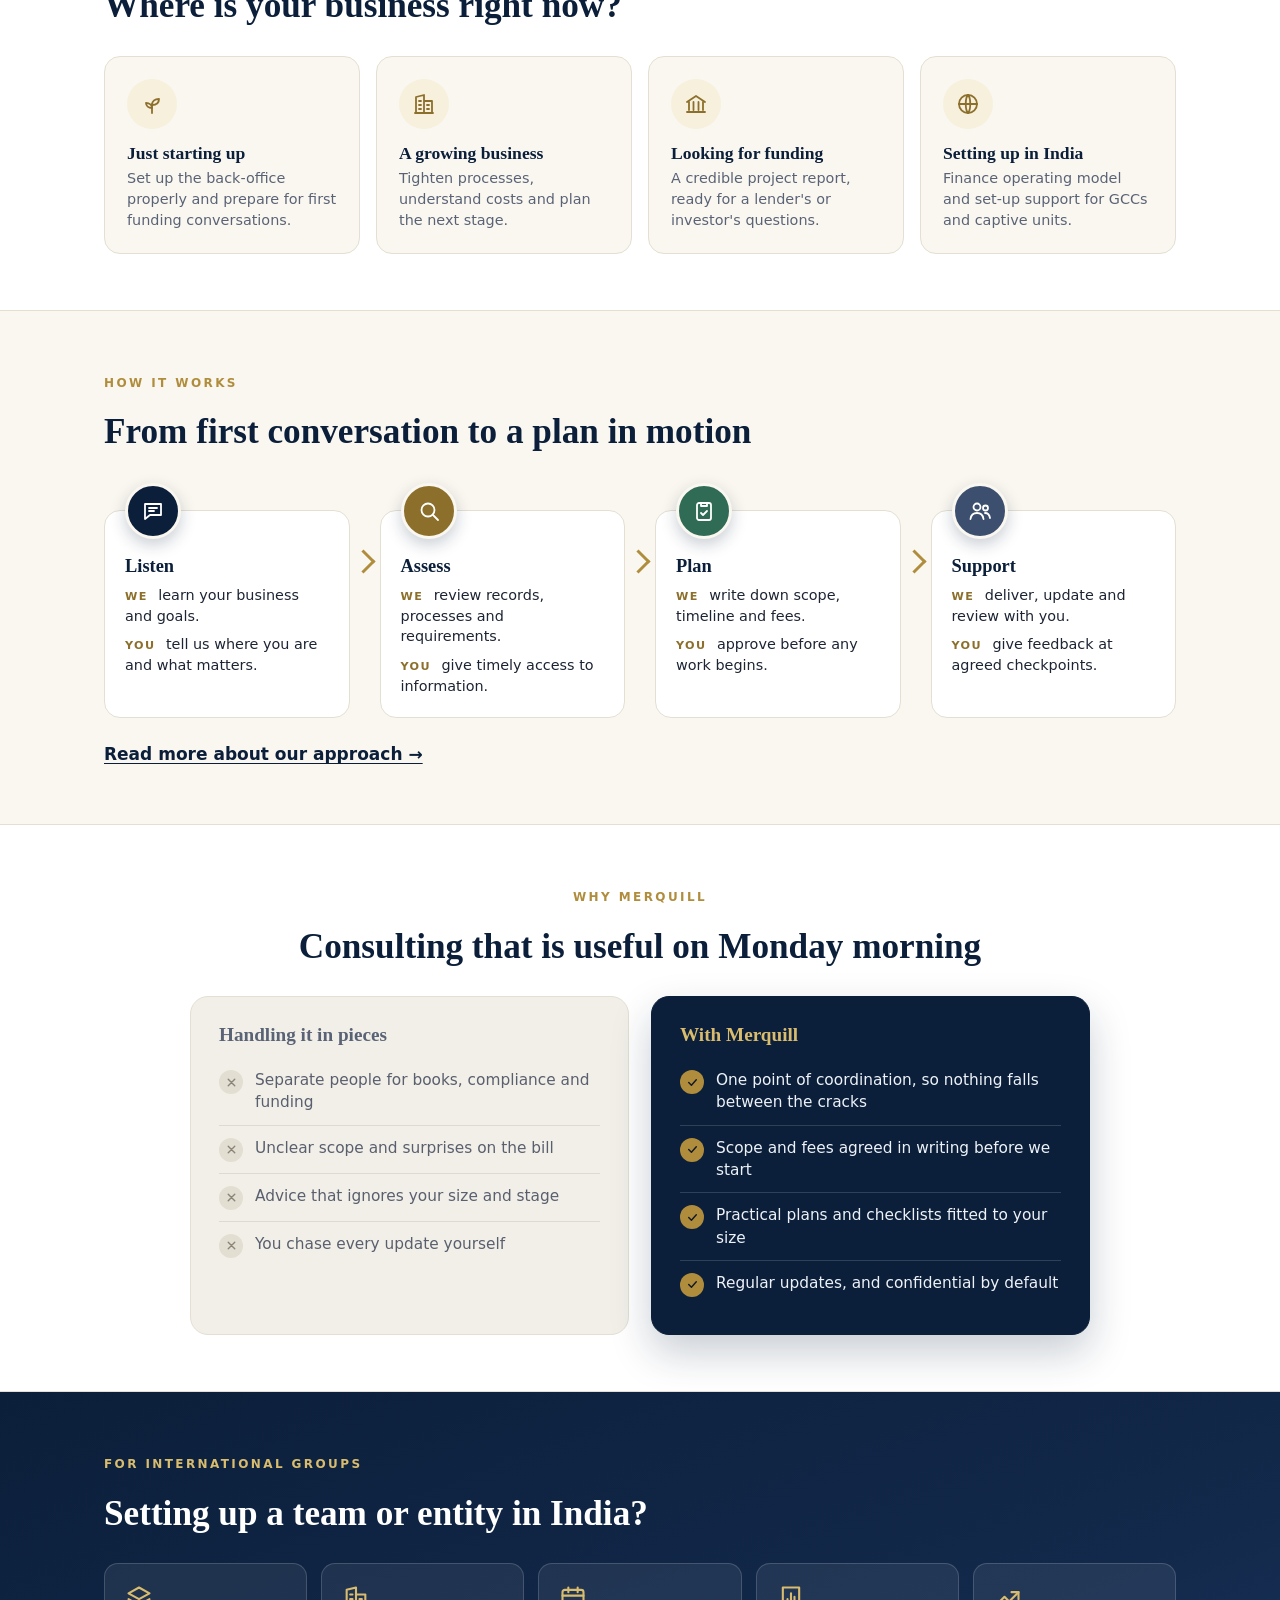
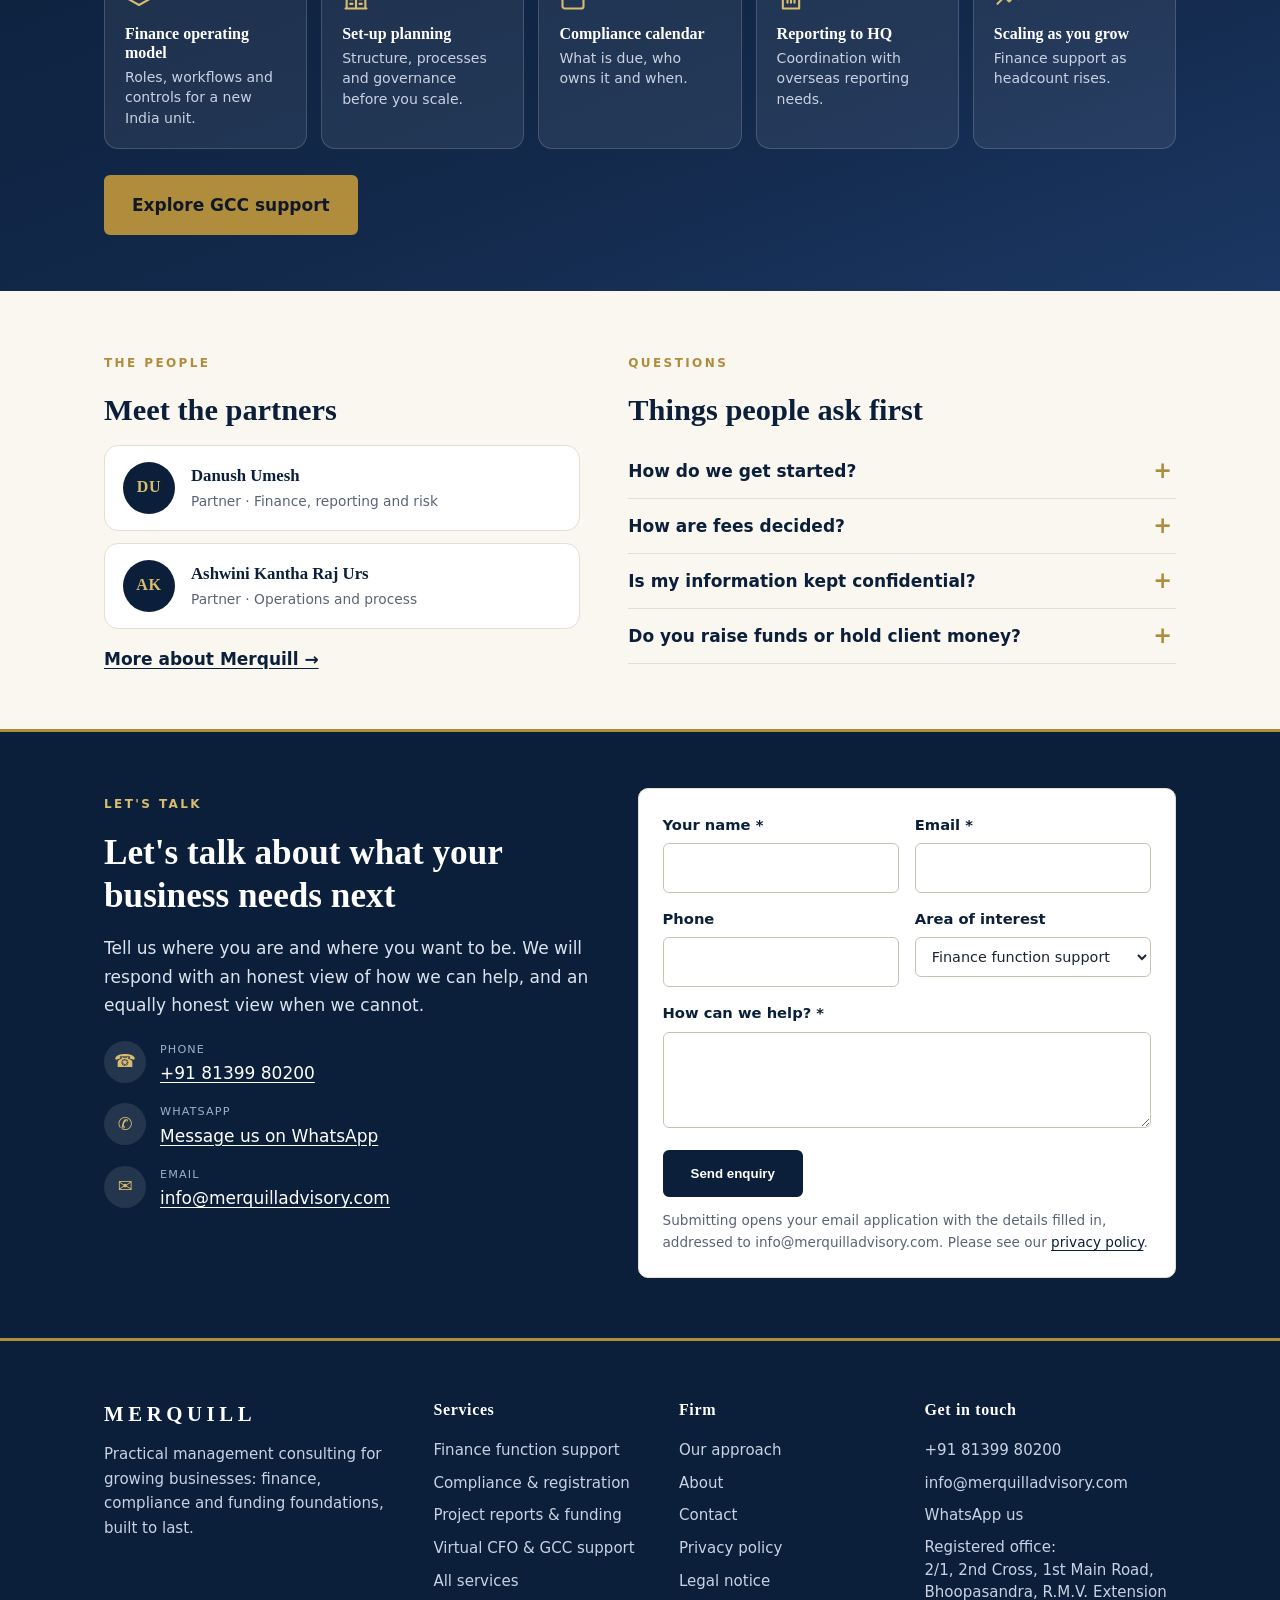
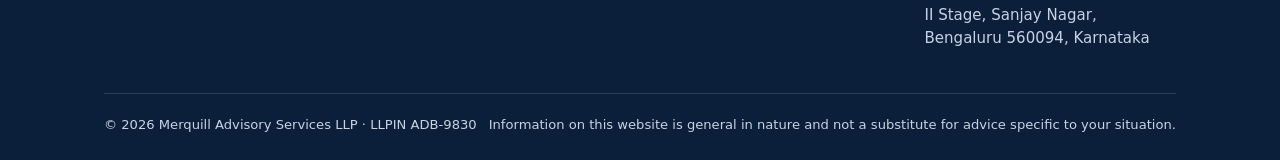
==== commit c9afc08d: "Add files via upload" ====
--- a/index.html
+++ b/index.html
@@ -16,7 +16,7 @@
 <meta name="twitter:card" content="summary_large_image">
 <link rel="icon" href="/favicon.svg" type="image/svg+xml">
 <link rel="stylesheet" href="/style.css">
-<link rel="stylesheet" href="/extra.css">
+<link rel="stylesheet" href="/merquill.css?v=3">
 <script type="application/ld+json">
 {"@context":"https://schema.org","@type":"ProfessionalService","name":"Merquill Advisory Services LLP","url":"https://merquilladvisory.com/",
 "description":"Management consulting for growing businesses: finance function support, compliance and registration support, project reports and funding readiness, virtual CFO and GCC support, and business planning.",
@@ -33,19 +33,27 @@
 <button class="menu-btn" aria-expanded="false" aria-controls="nav">Menu</button>
 <nav id="nav" aria-label="Main"><ul><li><a href="/" aria-current="page">Home</a></li><li class="has-mega"><a href="/services.html">Services</a><button type="button" class="mega-toggle" aria-expanded="false" aria-controls="mega" aria-label="Show services menu">&#9662;</button><div class="mega" id="mega"><div class="wrap"><div class="mega-cols"><div class="mega-col"><p class="mega-h">Finance &amp; reporting</p><a href="/services.html#finance-function-support"><b>Finance function support</b><span>A dependable finance back-office.</span></a><a href="/services.html#accounting-reporting-support"><b>Accounting &amp; reporting support</b><span>Organised books and reliable reports.</span></a><a href="/services.html#process-cost-reviews"><b>Process &amp; cost reviews</b><span>Find where work and money leak.</span></a></div><div class="mega-col"><p class="mega-h">Compliance &amp; funding</p><a href="/services.html#compliance-registration-support"><b>Compliance &amp; registration support</b><span>Registrations and recurring due dates.</span></a><a href="/services.html#project-reports-funding-readiness"><b>Project reports &amp; funding readiness</b><span>Credible reports, lender-ready.</span></a><a href="/services.html#investor-lender-introductions"><b>Investor &amp; lender introductions</b><span>The right people, at the right time.</span></a></div><div class="mega-col"><p class="mega-h">Advisory</p><a href="/services.html#virtual-cfo-gcc-support"><b>Virtual CFO &amp; GCC support</b><span>Senior finance thinking, flexibly.</span></a><a href="/services.html#business-planning-consulting"><b>Business planning &amp; consulting</b><span>Strategy turned into a plan.</span></a></div></div><div class="mega-strip"><div><b>Have something in mind?</b><span>Share it with us and we will tell you honestly how we can help.</span></div><div class="mega-actions"><a class="btn dark" href="/contact.html">Start a conversation</a><a class="mega-link" href="/services.html">All services &rarr;</a></div></div></div></div></li><li><a href="/approach.html">Approach</a></li><li><a href="/about.html">About</a></li><li><a class="cta" href="/contact.html">Contact us</a></li></ul></nav>
 </div></header>
-<main id="main">
+<main id="main" class="home">
 <svg width="0" height="0" style="position:absolute" aria-hidden="true" focusable="false"><defs>
 <symbol id="i-finance" viewBox="0 0 24 24"><path d="M4 20V11M10 20V4M16 20v-6M2 20h20"/></symbol>
+<symbol id="i-report" viewBox="0 0 24 24"><path d="M5 3h14v18H5z"/><path d="M9 16v-3M12 16V8M15 16v-5"/></symbol>
+<symbol id="i-flow" viewBox="0 0 24 24"><path d="M4 6h10M4 12h16M4 18h10"/><path d="M17 4l3 2-3 2M17 16l3 2-3 2"/></symbol>
 <symbol id="i-shield" viewBox="0 0 24 24"><path d="M12 3l7 3v5c0 4.5-3 8-7 10-4-2-7-5.5-7-10V6z"/><path d="M9 12l2 2 4-4"/></symbol>
+<symbol id="i-doc" viewBox="0 0 24 24"><path d="M6 3h8l4 4v14H6z"/><path d="M14 3v4h4M9 13h6M9 17h4"/></symbol>
+<symbol id="i-link" viewBox="0 0 24 24"><path d="M10 14a4 4 0 005.7 0l3-3a4 4 0 00-5.7-5.7l-1 1"/><path d="M14 10a4 4 0 00-5.7 0l-3 3a4 4 0 005.7 5.7l1-1"/></symbol>
+<symbol id="i-compass" viewBox="0 0 24 24"><circle cx="12" cy="12" r="9"/><path d="M15.5 8.5l-2 5-5 2 2-5z"/></symbol>
+<symbol id="i-plan" viewBox="0 0 24 24"><circle cx="12" cy="12" r="9"/><circle cx="12" cy="12" r="4"/><path d="M12 3v3M12 18v3M3 12h3M18 12h3"/></symbol>
+<symbol id="i-bank" viewBox="0 0 24 24"><path d="M3 10l9-6 9 6"/><path d="M5 10v8M9.5 10v8M14.5 10v8M19 10v8M3 20h18"/></symbol>
 <symbol id="i-trend" viewBox="0 0 24 24"><path d="M3 17l6-6 4 4 8-8"/><path d="M15 7h6v6"/></symbol>
 <symbol id="i-sprout" viewBox="0 0 24 24"><path d="M12 21v-9"/><path d="M12 13c0-4 3-6 7-6 0 4-3 6-7 6z"/><path d="M12 16c0-3-2.5-5-6-5 0 3 2.5 5 6 5z"/></symbol>
 <symbol id="i-building" viewBox="0 0 24 24"><path d="M4 21V5l8-2v18M12 9h8v12M7 9h2M7 13h2M7 17h2M15 13h2M15 17h2M3 21h18"/></symbol>
-<symbol id="i-bank" viewBox="0 0 24 24"><path d="M3 10l9-6 9 6"/><path d="M5 10v8M9.5 10v8M14.5 10v8M19 10v8M3 20h18"/></symbol>
 <symbol id="i-globe" viewBox="0 0 24 24"><circle cx="12" cy="12" r="9"/><path d="M3 12h18M12 3c3 3 3 15 0 18M12 3c-3 3-3 15 0 18"/></symbol>
 <symbol id="i-layers" viewBox="0 0 24 24"><path d="M12 3l9 5-9 5-9-5z"/><path d="M3 13l9 5 9-5"/></symbol>
 <symbol id="i-calendar" viewBox="0 0 24 24"><rect x="3" y="5" width="18" height="16" rx="2"/><path d="M3 10h18M8 3v4M16 3v4"/></symbol>
-<symbol id="i-report" viewBox="0 0 24 24"><path d="M5 3h14v18H5z"/><path d="M9 16v-3M12 16V8M15 16v-5"/></symbol>
-<symbol id="i-plan" viewBox="0 0 24 24"><circle cx="12" cy="12" r="9"/><circle cx="12" cy="12" r="4"/><path d="M12 3v3M12 18v3M3 12h3M18 12h3"/></symbol>
+<symbol id="i-chat" viewBox="0 0 24 24"><path d="M4 5h16v11H9l-5 4z"/><path d="M8 9h8M8 12h5"/></symbol>
+<symbol id="i-search" viewBox="0 0 24 24"><circle cx="11" cy="11" r="6.5"/><path d="M16 16l5 5"/></symbol>
+<symbol id="i-clip" viewBox="0 0 24 24"><rect x="5" y="4" width="14" height="17" rx="2"/><path d="M9 4h6v3H9zM9 14l2 2 4-4"/></symbol>
+<symbol id="i-users" viewBox="0 0 24 24"><circle cx="9" cy="8" r="3.5"/><path d="M2.5 20c.5-4 3-6 6.5-6s6 2 6.5 6"/><circle cx="17.5" cy="9" r="2.5"/><path d="M17 14c3 0 4.5 1.8 5 5"/></symbol>
 <symbol id="i-check" viewBox="0 0 24 24"><path d="M5 12l5 5 9-10"/></symbol>
 <symbol id="i-x" viewBox="0 0 24 24"><path d="M6 6l12 12M18 6L6 18"/></symbol>
 </defs></svg>
@@ -56,142 +64,101 @@
 <h1>Sound foundations for businesses that mean to grow.</h1>
 <p class="lead">Merquill helps founders and owners put the finance, compliance and funding groundwork in place, with clear plans, steady follow-through and plain-spoken advice.</p>
 <div class="btns"><a class="btn" href="/contact.html">Talk to us</a><a class="btn ghost" href="/services.html">Explore our services</a></div>
-<ul class="chips" aria-label="Popular services">
-<li><a href="/services.html#finance-function-support">Finance support</a></li>
-<li><a href="/services.html#compliance-registration-support">Compliance</a></li>
-<li><a href="/services.html#project-reports-funding-readiness">Funding readiness</a></li>
-<li><a href="/services.html#virtual-cfo-gcc-support">Virtual CFO</a></li>
-</ul>
 </div>
 <div class="hero-art"><div class="art-card">
-<p class="art-cap">Foundations first. Growth next.</p>
-<svg viewBox="0 0 400 320" role="img" aria-label="Four rising steps: Finance, Compliance, Funding and Growth">
-<defs><linearGradient id="gg" x1="0" y1="0" x2="0" y2="1"><stop offset="0" stop-color="#D9BC6E"/><stop offset="1" stop-color="#B08D3C"/></linearGradient></defs>
-<line x1="12" y1="270" x2="388" y2="270" stroke="#B08D3C" stroke-width="2"/>
-<rect x="24" y="200" width="72" height="70" rx="8" fill="rgba(255,255,255,.12)" stroke="rgba(255,255,255,.3)"/>
-<rect x="116" y="150" width="72" height="120" rx="8" fill="rgba(255,255,255,.12)" stroke="rgba(255,255,255,.3)"/>
-<rect x="208" y="100" width="72" height="170" rx="8" fill="rgba(255,255,255,.12)" stroke="rgba(255,255,255,.3)"/>
-<rect x="300" y="50" width="72" height="220" rx="8" fill="url(#gg)"/>
-<g font-family="Georgia,serif" font-size="22" font-weight="700" text-anchor="middle">
-<text x="60" y="236" fill="#fff" fill-opacity=".9">1</text><text x="152" y="186" fill="#fff" fill-opacity=".9">2</text><text x="244" y="136" fill="#fff" fill-opacity=".9">3</text><text x="336" y="86" fill="#101828">4</text></g>
-<g font-size="13" text-anchor="middle" fill="#DDE3EE"><text x="60" y="296">Finance</text><text x="152" y="296">Compliance</text><text x="244" y="296">Funding</text><text x="336" y="296">Growth</text></g>
-<polyline points="60,178 152,128 244,78 336,28" fill="none" stroke="#D9BC6E" stroke-width="2" stroke-dasharray="5 5"/>
-<g fill="#D9BC6E"><circle cx="60" cy="178" r="5"/><circle cx="152" cy="128" r="5"/><circle cx="244" cy="78" r="5"/></g>
-<circle cx="336" cy="28" r="9" fill="none" stroke="#D9BC6E" stroke-width="2"/><circle cx="336" cy="28" r="4" fill="#D9BC6E"/>
-</svg>
+<p class="art-cap">Your path to growth</p>
+<ol class="road">
+<li><span class="node"><svg class="ico" width="24" height="24" viewBox="0 0 24 24" fill="none" stroke="currentColor" stroke-width="1.8" stroke-linecap="round" stroke-linejoin="round" aria-hidden="true"><use href="#i-finance"/></svg></span><div><b>Finance</b><span>Reliable books and reporting</span></div></li>
+<li><span class="node"><svg class="ico" width="24" height="24" viewBox="0 0 24 24" fill="none" stroke="currentColor" stroke-width="1.8" stroke-linecap="round" stroke-linejoin="round" aria-hidden="true"><use href="#i-shield"/></svg></span><div><b>Compliance</b><span>Registrations and due dates in order</span></div></li>
+<li><span class="node"><svg class="ico" width="24" height="24" viewBox="0 0 24 24" fill="none" stroke="currentColor" stroke-width="1.8" stroke-linecap="round" stroke-linejoin="round" aria-hidden="true"><use href="#i-bank"/></svg></span><div><b>Funding</b><span>Reports and readiness for lenders</span></div></li>
+<li><span class="node"><svg class="ico" width="24" height="24" viewBox="0 0 24 24" fill="none" stroke="currentColor" stroke-width="1.8" stroke-linecap="round" stroke-linejoin="round" aria-hidden="true"><use href="#i-trend"/></svg></span><div><b>Growth</b><span>A plan you can track</span></div></li>
+</ol>
 </div></div>
 </div></section>
 <div class="strip"><div class="wrap"><ul><li>Based in Bengaluru, working across India</li><li>Eight focused service lines</li><li>Scope and fees agreed in writing</li><li>Confidential by default</li></ul></div></div>
 
-<section class="tiles-sec"><div class="wrap"><div class="tiles">
-<div class="tile rv"><b>8</b><span>Focused service lines</span></div>
-<div class="tile rv"><b>4</b><span>Simple steps from first call to delivery</span></div>
-<div class="tile rv"><b>1</b><span>Point of coordination for everything</span></div>
-<div class="tile rv"><b>Written</b><span>Scope and fees agreed before work begins</span></div>
-</div></div></section>
-
 <section><div class="wrap">
-<div class="head"><span class="eyebrow" style="color:var(--gold)">What we do</span><h2>Eight ways we help your business run better and raise further</h2>
-<p>From the finance back-office to funding conversations, we work on the practical things that keep a growing business steady.</p></div>
-<div class="pillars">
-<div class="pillar rv"><div class="pillar-h"><span class="pillar-ic"><svg class="ico"><use href="#i-finance"/></svg></span><h3>Strengthen your finance</h3></div>
-<p>A dependable back-office and numbers you can rely on.</p>
-<div class="plinks">
-<a href="/services.html#finance-function-support"><span class="n">01</span><span><b>Finance function support</b><small>Set up and run the way your business works.</small></span></a>
-<a href="/services.html#accounting-reporting-support"><span class="n">02</span><span><b>Accounting &amp; reporting support</b><small>Organised books and reports you can trust.</small></span></a>
-<a href="/services.html#process-cost-reviews"><span class="n">03</span><span><b>Process &amp; cost reviews</b><small>Find where work and money quietly leak.</small></span></a>
-</div></div>
-<div class="pillar rv"><div class="pillar-h"><span class="pillar-ic"><svg class="ico"><use href="#i-shield"/></svg></span><h3>Stay compliant, get funded</h3></div>
-<p>Registrations, due dates and a business ready for lenders.</p>
-<div class="plinks">
-<a href="/services.html#compliance-registration-support"><span class="n">04</span><span><b>Compliance &amp; registration support</b><small>Calm guidance through what is due and when.</small></span></a>
-<a href="/services.html#project-reports-funding-readiness"><span class="n">05</span><span><b>Project reports &amp; funding readiness</b><small>Credible reports, ready for tough questions.</small></span></a>
-<a href="/services.html#investor-lender-introductions"><span class="n">06</span><span><b>Investor &amp; lender introductions</b><small>The right people, once your story is ready.</small></span></a>
-</div></div>
-<div class="pillar rv"><div class="pillar-h"><span class="pillar-ic"><svg class="ico"><use href="#i-trend"/></svg></span><h3>Lead and plan</h3></div>
-<p>Senior finance thinking and a plan you can track.</p>
-<div class="plinks">
-<a href="/services.html#virtual-cfo-gcc-support"><span class="n">07</span><span><b>Virtual CFO &amp; GCC support</b><small>Flexible finance leadership, including for GCCs.</small></span></a>
-<a href="/services.html#business-planning-consulting"><span class="n">08</span><span><b>Business planning &amp; consulting</b><small>Strategy turned into priorities and numbers.</small></span></a>
-</div></div>
-</div>
-<p style="margin-top:32px;text-align:center"><a class="btn dark" href="/services.html">See all services</a></p>
+<div class="head"><span class="eyebrow" style="color:var(--gold)">What we do</span><h2>Eight ways we help your business run better and raise further</h2></div>
+<div class="svcs">
+<a class="svc-tile" href="/services.html#finance-function-support"><span class="svc-ic"><svg class="ico" width="24" height="24" viewBox="0 0 24 24" fill="none" stroke="currentColor" stroke-width="1.8" stroke-linecap="round" stroke-linejoin="round" aria-hidden="true"><use href="#i-finance"/></svg></span><span class="tag">Finance</span><h3>Finance function support</h3><p>A dependable back-office, set up the way your business works.</p></a>
+<a class="svc-tile" href="/services.html#accounting-reporting-support"><span class="svc-ic"><svg class="ico" width="24" height="24" viewBox="0 0 24 24" fill="none" stroke="currentColor" stroke-width="1.8" stroke-linecap="round" stroke-linejoin="round" aria-hidden="true"><use href="#i-report"/></svg></span><span class="tag">Finance</span><h3>Accounting &amp; reporting support</h3><p>Organised books and reports you can trust.</p></a>
+<a class="svc-tile" href="/services.html#process-cost-reviews"><span class="svc-ic"><svg class="ico" width="24" height="24" viewBox="0 0 24 24" fill="none" stroke="currentColor" stroke-width="1.8" stroke-linecap="round" stroke-linejoin="round" aria-hidden="true"><use href="#i-flow"/></svg></span><span class="tag">Finance</span><h3>Process &amp; cost reviews</h3><p>Find where work and money quietly leak.</p></a>
+<a class="svc-tile" href="/services.html#compliance-registration-support"><span class="svc-ic"><svg class="ico" width="24" height="24" viewBox="0 0 24 24" fill="none" stroke="currentColor" stroke-width="1.8" stroke-linecap="round" stroke-linejoin="round" aria-hidden="true"><use href="#i-shield"/></svg></span><span class="tag">Compliance</span><h3>Compliance &amp; registration support</h3><p>Registrations and due dates, calmly organised.</p></a>
+<a class="svc-tile" href="/services.html#project-reports-funding-readiness"><span class="svc-ic"><svg class="ico" width="24" height="24" viewBox="0 0 24 24" fill="none" stroke="currentColor" stroke-width="1.8" stroke-linecap="round" stroke-linejoin="round" aria-hidden="true"><use href="#i-doc"/></svg></span><span class="tag">Funding</span><h3>Project reports &amp; funding readiness</h3><p>Credible reports, ready for tough questions.</p></a>
+<a class="svc-tile" href="/services.html#investor-lender-introductions"><span class="svc-ic"><svg class="ico" width="24" height="24" viewBox="0 0 24 24" fill="none" stroke="currentColor" stroke-width="1.8" stroke-linecap="round" stroke-linejoin="round" aria-hidden="true"><use href="#i-link"/></svg></span><span class="tag">Funding</span><h3>Investor &amp; lender introductions</h3><p>The right people, once your story is ready.</p></a>
+<a class="svc-tile" href="/services.html#virtual-cfo-gcc-support"><span class="svc-ic"><svg class="ico" width="24" height="24" viewBox="0 0 24 24" fill="none" stroke="currentColor" stroke-width="1.8" stroke-linecap="round" stroke-linejoin="round" aria-hidden="true"><use href="#i-compass"/></svg></span><span class="tag">Leadership</span><h3>Virtual CFO &amp; GCC support</h3><p>Flexible finance leadership, including for GCCs.</p></a>
+<a class="svc-tile" href="/services.html#business-planning-consulting"><span class="svc-ic"><svg class="ico" width="24" height="24" viewBox="0 0 24 24" fill="none" stroke="currentColor" stroke-width="1.8" stroke-linecap="round" stroke-linejoin="round" aria-hidden="true"><use href="#i-plan"/></svg></span><span class="tag">Leadership</span><h3>Business planning &amp; consulting</h3><p>Strategy turned into priorities and numbers.</p></a>
+</div>
 </div></section>
 
 <section class="alt"><div class="wrap">
-<div class="head"><span class="eyebrow" style="color:var(--gold)">Who we help</span><h2>Where is your business right now?</h2>
-<p>Pick the one that sounds most like you, and see how we would approach it.</p></div>
+<div class="head"><span class="eyebrow" style="color:var(--gold)">Who we help</span><h2>Where is your business right now?</h2></div>
 <div class="who">
-<a class="who-card rv" href="/services.html#finance-function-support"><span class="who-ic"><svg class="ico"><use href="#i-sprout"/></svg></span><h3>Just starting up</h3><p>Set up the back-office properly from day one and prepare for the first funding conversations.</p><span class="more">See how we help →</span></a>
-<a class="who-card rv" href="/services.html#process-cost-reviews"><span class="who-ic"><svg class="ico"><use href="#i-building"/></svg></span><h3>A growing business</h3><p>Tighten processes, understand your costs and plan the next stage of growth.</p><span class="more">See how we help →</span></a>
-<a class="who-card rv" href="/services.html#project-reports-funding-readiness"><span class="who-ic"><svg class="ico"><use href="#i-bank"/></svg></span><h3>Looking for funding</h3><p>Get a credible project report and be ready for a lender's or investor's questions.</p><span class="more">See how we help →</span></a>
-<a class="who-card rv" href="/services.html#virtual-cfo-gcc-support"><span class="who-ic"><svg class="ico"><use href="#i-globe"/></svg></span><h3>Setting up in India</h3><p>A finance operating model and set-up support for global capability centres and captive units.</p><span class="more">See how we help →</span></a>
+<a class="who-card" href="/services.html#finance-function-support"><span class="who-ic"><svg class="ico" width="26" height="26" viewBox="0 0 24 24" fill="none" stroke="currentColor" stroke-width="1.8" stroke-linecap="round" stroke-linejoin="round" aria-hidden="true"><use href="#i-sprout"/></svg></span><div><h3>Just starting up</h3><p>Set up the back-office properly and prepare for first funding conversations.</p></div></a>
+<a class="who-card" href="/services.html#process-cost-reviews"><span class="who-ic"><svg class="ico" width="26" height="26" viewBox="0 0 24 24" fill="none" stroke="currentColor" stroke-width="1.8" stroke-linecap="round" stroke-linejoin="round" aria-hidden="true"><use href="#i-building"/></svg></span><div><h3>A growing business</h3><p>Tighten processes, understand costs and plan the next stage.</p></div></a>
+<a class="who-card" href="/services.html#project-reports-funding-readiness"><span class="who-ic"><svg class="ico" width="26" height="26" viewBox="0 0 24 24" fill="none" stroke="currentColor" stroke-width="1.8" stroke-linecap="round" stroke-linejoin="round" aria-hidden="true"><use href="#i-bank"/></svg></span><div><h3>Looking for funding</h3><p>A credible project report, ready for a lender's or investor's questions.</p></div></a>
+<a class="who-card" href="/services.html#virtual-cfo-gcc-support"><span class="who-ic"><svg class="ico" width="26" height="26" viewBox="0 0 24 24" fill="none" stroke="currentColor" stroke-width="1.8" stroke-linecap="round" stroke-linejoin="round" aria-hidden="true"><use href="#i-globe"/></svg></span><div><h3>Setting up in India</h3><p>Finance operating model and set-up support for GCCs and captive units.</p></div></a>
 </div>
 </div></section>
 
 <section><div class="wrap">
-<div class="head"><span class="eyebrow" style="color:var(--gold)">How it works</span><h2>From first conversation to a plan in motion</h2>
-<p>Four clear steps. Here is what we do at each one, and what we ask of you.</p></div>
-<div class="journey">
-<div class="jstep rv"><div class="jhead j1"><span class="jnum">1</span><h3>Listen</h3></div><div class="jbody"><h4>What we do</h4><p>Understand your business, goals and what is getting in the way.</p><h4>What we ask</h4><p>Tell us honestly where you are and what matters most.</p></div></div>
-<div class="jstep rv"><div class="jhead j2"><span class="jnum">2</span><h3>Assess</h3></div><div class="jbody"><h4>What we do</h4><p>Review the relevant records, processes and requirements to see the real picture.</p><h4>What we ask</h4><p>Timely access to the information and people we need.</p></div></div>
-<div class="jstep rv"><div class="jhead j3"><span class="jnum">3</span><h3>Plan</h3></div><div class="jbody"><h4>What we do</h4><p>Write down scope, priorities, timeline and fees.</p><h4>What we ask</h4><p>Review and approve the plan before any work begins.</p></div></div>
-<div class="jstep rv"><div class="jhead j4"><span class="jnum">4</span><h3>Support</h3></div><div class="jbody"><h4>What we do</h4><p>Deliver hands-on, with regular updates and a closing review.</p><h4>What we ask</h4><p>Prompt feedback at the agreed checkpoints.</p></div></div>
-</div>
-<p style="margin-top:28px"><a href="/approach.html"><b>Read more about our approach →</b></a></p>
+<div class="head"><span class="eyebrow" style="color:var(--gold)">How it works</span><h2>From first conversation to a plan in motion</h2></div>
+<div class="flow">
+<div class="fstep"><span class="fic f1"><svg class="ico" width="26" height="26" viewBox="0 0 24 24" fill="none" stroke="currentColor" stroke-width="1.8" stroke-linecap="round" stroke-linejoin="round" aria-hidden="true"><use href="#i-chat"/></svg></span><h3>Listen</h3><p><b>We</b> learn your business and goals.</p><p><b>You</b> tell us where you are and what matters.</p></div>
+<div class="fstep"><span class="fic f2"><svg class="ico" width="26" height="26" viewBox="0 0 24 24" fill="none" stroke="currentColor" stroke-width="1.8" stroke-linecap="round" stroke-linejoin="round" aria-hidden="true"><use href="#i-search"/></svg></span><h3>Assess</h3><p><b>We</b> review records, processes and requirements.</p><p><b>You</b> give timely access to information.</p></div>
+<div class="fstep"><span class="fic f3"><svg class="ico" width="26" height="26" viewBox="0 0 24 24" fill="none" stroke="currentColor" stroke-width="1.8" stroke-linecap="round" stroke-linejoin="round" aria-hidden="true"><use href="#i-clip"/></svg></span><h3>Plan</h3><p><b>We</b> write down scope, timeline and fees.</p><p><b>You</b> approve before any work begins.</p></div>
+<div class="fstep"><span class="fic f4"><svg class="ico" width="26" height="26" viewBox="0 0 24 24" fill="none" stroke="currentColor" stroke-width="1.8" stroke-linecap="round" stroke-linejoin="round" aria-hidden="true"><use href="#i-users"/></svg></span><h3>Support</h3><p><b>We</b> deliver, update and review with you.</p><p><b>You</b> give feedback at agreed checkpoints.</p></div>
+</div>
+<p style="margin:22px 0 0"><a href="/approach.html"><b>Read more about our approach →</b></a></p>
 </div></section>
 
 <section class="alt"><div class="wrap">
 <div class="head" style="text-align:center;margin-inline:auto"><span class="eyebrow" style="color:var(--gold)">Why Merquill</span><h2>Consulting that is useful on Monday morning</h2></div>
 <div class="vs">
-<div class="vs-col vs-old rv"><h3>Handling it in pieces</h3><ul>
-<li><span class="vs-ico"><svg class="ico"><use href="#i-x"/></svg></span>Separate people for books, compliance and funding</li>
-<li><span class="vs-ico"><svg class="ico"><use href="#i-x"/></svg></span>Unclear scope and surprises on the bill</li>
-<li><span class="vs-ico"><svg class="ico"><use href="#i-x"/></svg></span>Advice that ignores your size and stage</li>
-<li><span class="vs-ico"><svg class="ico"><use href="#i-x"/></svg></span>You chase every update yourself</li>
-<li><span class="vs-ico"><svg class="ico"><use href="#i-x"/></svg></span>Information passed around without clear rules</li>
+<div class="vs-col vs-old"><h3>Handling it in pieces</h3><ul>
+<li><span class="vs-ico"><svg class="ico" width="14" height="14" viewBox="0 0 24 24" fill="none" stroke="currentColor" stroke-width="1.8" stroke-linecap="round" stroke-linejoin="round" aria-hidden="true"><use href="#i-x"/></svg></span>Separate people for books, compliance and funding</li>
+<li><span class="vs-ico"><svg class="ico" width="14" height="14" viewBox="0 0 24 24" fill="none" stroke="currentColor" stroke-width="1.8" stroke-linecap="round" stroke-linejoin="round" aria-hidden="true"><use href="#i-x"/></svg></span>Unclear scope and surprises on the bill</li>
+<li><span class="vs-ico"><svg class="ico" width="14" height="14" viewBox="0 0 24 24" fill="none" stroke="currentColor" stroke-width="1.8" stroke-linecap="round" stroke-linejoin="round" aria-hidden="true"><use href="#i-x"/></svg></span>Advice that ignores your size and stage</li>
+<li><span class="vs-ico"><svg class="ico" width="14" height="14" viewBox="0 0 24 24" fill="none" stroke="currentColor" stroke-width="1.8" stroke-linecap="round" stroke-linejoin="round" aria-hidden="true"><use href="#i-x"/></svg></span>You chase every update yourself</li>
 </ul></div>
-<div class="vs-col vs-new rv"><h3>With Merquill</h3><ul>
-<li><span class="vs-ico"><svg class="ico"><use href="#i-check"/></svg></span>One point of coordination, so nothing falls between the cracks</li>
-<li><span class="vs-ico"><svg class="ico"><use href="#i-check"/></svg></span>Scope and fees agreed in writing before we start</li>
-<li><span class="vs-ico"><svg class="ico"><use href="#i-check"/></svg></span>Practical checklists, templates and plans fitted to your size</li>
-<li><span class="vs-ico"><svg class="ico"><use href="#i-check"/></svg></span>Regular updates and a review at the end</li>
-<li><span class="vs-ico"><svg class="ico"><use href="#i-check"/></svg></span>Confidential by default, shared only with your agreement</li>
+<div class="vs-col vs-new"><h3>With Merquill</h3><ul>
+<li><span class="vs-ico"><svg class="ico" width="14" height="14" viewBox="0 0 24 24" fill="none" stroke="currentColor" stroke-width="1.8" stroke-linecap="round" stroke-linejoin="round" aria-hidden="true"><use href="#i-check"/></svg></span>One point of coordination, so nothing falls between the cracks</li>
+<li><span class="vs-ico"><svg class="ico" width="14" height="14" viewBox="0 0 24 24" fill="none" stroke="currentColor" stroke-width="1.8" stroke-linecap="round" stroke-linejoin="round" aria-hidden="true"><use href="#i-check"/></svg></span>Scope and fees agreed in writing before we start</li>
+<li><span class="vs-ico"><svg class="ico" width="14" height="14" viewBox="0 0 24 24" fill="none" stroke="currentColor" stroke-width="1.8" stroke-linecap="round" stroke-linejoin="round" aria-hidden="true"><use href="#i-check"/></svg></span>Practical plans and checklists fitted to your size</li>
+<li><span class="vs-ico"><svg class="ico" width="14" height="14" viewBox="0 0 24 24" fill="none" stroke="currentColor" stroke-width="1.8" stroke-linecap="round" stroke-linejoin="round" aria-hidden="true"><use href="#i-check"/></svg></span>Regular updates, and confidential by default</li>
 </ul></div>
 </div>
 </div></section>
 
 <section class="india"><div class="wrap">
-<div class="head"><span class="eyebrow">For international groups</span><h2>Setting up a team or entity in India?</h2>
-<p>We help global capability centres and overseas groups put the finance and operations groundwork in place from day one.</p></div>
+<div class="head"><span class="eyebrow">For international groups</span><h2>Setting up a team or entity in India?</h2></div>
 <div class="india-grid">
-<div class="icard rv"><svg class="ico"><use href="#i-layers"/></svg><h3>Finance operating model</h3><p>Roles, workflows and controls designed for a new India unit.</p></div>
-<div class="icard rv"><svg class="ico"><use href="#i-building"/></svg><h3>Set-up planning</h3><p>Structure, processes and governance mapped out before you scale.</p></div>
-<div class="icard rv"><svg class="ico"><use href="#i-calendar"/></svg><h3>Compliance calendar</h3><p>A clear view of what is due, who owns it and when.</p></div>
-<div class="icard rv"><svg class="ico"><use href="#i-report"/></svg><h3>Reporting to headquarters</h3><p>Coordination between Indian teams and overseas reporting needs.</p></div>
-<div class="icard rv"><svg class="ico"><use href="#i-trend"/></svg><h3>Scaling as you grow</h3><p>Support for finance operations as headcount and complexity rise.</p></div>
-</div>
-<p style="margin-top:30px"><a class="btn" href="/services.html#virtual-cfo-gcc-support">Explore GCC support</a></p>
-</div></section>
-
-<section><div class="wrap meet-wrap">
-<div><span class="eyebrow" style="color:var(--gold)">The people</span><h2>Meet the partners</h2>
-<p style="color:var(--muted)">You work directly with the two partners of Merquill, who stay close to every engagement.</p>
-<p><a href="/about.html"><b>More about Merquill →</b></a></p></div>
+<div class="icard"><svg class="ico" width="28" height="28" viewBox="0 0 24 24" fill="none" stroke="currentColor" stroke-width="1.8" stroke-linecap="round" stroke-linejoin="round" aria-hidden="true"><use href="#i-layers"/></svg><h3>Finance operating model</h3><p>Roles, workflows and controls for a new India unit.</p></div>
+<div class="icard"><svg class="ico" width="28" height="28" viewBox="0 0 24 24" fill="none" stroke="currentColor" stroke-width="1.8" stroke-linecap="round" stroke-linejoin="round" aria-hidden="true"><use href="#i-building"/></svg><h3>Set-up planning</h3><p>Structure, processes and governance before you scale.</p></div>
+<div class="icard"><svg class="ico" width="28" height="28" viewBox="0 0 24 24" fill="none" stroke="currentColor" stroke-width="1.8" stroke-linecap="round" stroke-linejoin="round" aria-hidden="true"><use href="#i-calendar"/></svg><h3>Compliance calendar</h3><p>What is due, who owns it and when.</p></div>
+<div class="icard"><svg class="ico" width="28" height="28" viewBox="0 0 24 24" fill="none" stroke="currentColor" stroke-width="1.8" stroke-linecap="round" stroke-linejoin="round" aria-hidden="true"><use href="#i-report"/></svg><h3>Reporting to HQ</h3><p>Coordination with overseas reporting needs.</p></div>
+<div class="icard"><svg class="ico" width="28" height="28" viewBox="0 0 24 24" fill="none" stroke="currentColor" stroke-width="1.8" stroke-linecap="round" stroke-linejoin="round" aria-hidden="true"><use href="#i-trend"/></svg><h3>Scaling as you grow</h3><p>Finance support as headcount rises.</p></div>
+</div>
+<p style="margin:26px 0 0"><a class="btn" href="/services.html#virtual-cfo-gcc-support">Explore GCC support</a></p>
+</div></section>
+
+<section><div class="wrap duo">
+<div>
+<span class="eyebrow" style="color:var(--gold)">The people</span><h2 style="font-size:clamp(1.5rem,3vw,1.9rem)">Meet the partners</h2>
 <div class="meet">
-<div class="mcard rv"><span class="mav" aria-hidden="true">DU</span><div><b>Danush Umesh</b><small>Partner · Finance, reporting and risk</small></div></div>
-<div class="mcard rv"><span class="mav" aria-hidden="true">AK</span><div><b>Ashwini Kantha Raj Urs</b><small>Partner · Operations and process</small></div></div>
-</div>
-</div></section>
-
-<section class="alt"><div class="wrap">
-<div class="head"><span class="eyebrow" style="color:var(--gold)">Questions</span><h2>Things people ask us first</h2></div>
+<div class="mcard"><span class="mav" aria-hidden="true">DU</span><div><b>Danush Umesh</b><small>Partner · Finance, reporting and risk</small></div></div>
+<div class="mcard"><span class="mav" aria-hidden="true">AK</span><div><b>Ashwini Kantha Raj Urs</b><small>Partner · Operations and process</small></div></div>
+</div>
+<p style="margin:16px 0 0"><a href="/about.html"><b>More about Merquill →</b></a></p>
+</div>
+<div>
+<span class="eyebrow" style="color:var(--gold)">Questions</span><h2 style="font-size:clamp(1.5rem,3vw,1.9rem)">Things people ask first</h2>
 <div class="faq">
-<details><summary>How do we get started?</summary><p>Send us a short note through the form below, WhatsApp or email. We will arrange a short conversation to understand your requirement before proposing anything.</p></details>
-<details><summary>How are fees decided?</summary><p>After the first conversation we send a written proposal with scope and fees. Nothing is billed until both sides have agreed it in writing.</p></details>
-<details><summary>Is my information kept confidential?</summary><p>Yes. Client information is treated as confidential by default and used only for the agreed work. See our <a href="/privacy.html">privacy policy</a>.</p></details>
-<details><summary>Do you raise funds or hold client money?</summary><p>No. Merquill does not raise or hold funds or offer securities. We help you prepare and, where suitable, introduce you to lenders and investors.</p></details>
-<details><summary>Can we take only one service?</summary><p>Yes. Services can be taken individually or combined. See the <a href="/services.html">services page</a>.</p></details>
+<details><summary>How do we get started?</summary><p>Send us a short note below, on WhatsApp or by email. We arrange a short conversation before proposing anything.</p></details>
+<details><summary>How are fees decided?</summary><p>You receive a written proposal with scope and fees. Nothing is billed until both sides agree it in writing.</p></details>
+<details><summary>Is my information kept confidential?</summary><p>Yes, by default. See our <a href="/privacy.html">privacy policy</a>.</p></details>
+<details><summary>Do you raise funds or hold client money?</summary><p>No. We help you prepare and, where suitable, introduce you to lenders and investors.</p></details>
+</div>
 </div>
 </div></section>
 
@@ -200,20 +167,22 @@
 <span class="eyebrow">Let's talk</span>
 <h2>Let's talk about what your business needs next</h2>
 <p>Tell us where you are and where you want to be. We will respond with an honest view of how we can help, and an equally honest view when we cannot.</p>
-<ul class="ci" style="margin-top:28px">
+<ul class="ci" style="margin-top:22px">
 <li><span class="ic" aria-hidden="true">☎</span><div><small>Phone</small><a href="tel:+918139980200">+91 81399 80200</a></div></li>
 <li><span class="ic" aria-hidden="true">✆</span><div><small>WhatsApp</small><a href="https://wa.me/918139980200?text=Hello%20Merquill%2C%20I%20would%20like%20to%20discuss%20a%20requirement.">Message us on WhatsApp</a></div></li>
 <li><span class="ic" aria-hidden="true">✉</span><div><small>Email</small><a href="mailto:info@merquilladvisory.com">info@merquilladvisory.com</a></div></li>
 </ul>
 </div>
 <form id="enquiry" aria-label="Enquiry form">
-<label for="name">Your name *</label><input id="name" name="name" required autocomplete="name">
-<label for="email">Email *</label><input id="email" name="email" type="email" required autocomplete="email">
-<label for="phone">Phone</label><input id="phone" name="phone" type="tel" autocomplete="tel">
-<label for="interest">Area of interest</label><select id="interest" name="interest"><option>Finance function support</option><option>Accounting &amp; reporting support</option><option>Process &amp; cost reviews</option><option>Compliance &amp; registration support</option><option>Project reports &amp; funding readiness</option><option>Investor &amp; lender introductions</option><option>Virtual CFO &amp; GCC support</option><option>Business planning &amp; consulting</option><option>Not sure yet</option></select>
+<div class="frow">
+<div><label for="name">Your name *</label><input id="name" name="name" required autocomplete="name"></div>
+<div><label for="email">Email *</label><input id="email" name="email" type="email" required autocomplete="email"></div>
+<div><label for="phone">Phone</label><input id="phone" name="phone" type="tel" autocomplete="tel"></div>
+<div><label for="interest">Area of interest</label><select id="interest" name="interest"><option>Finance function support</option><option>Accounting &amp; reporting support</option><option>Process &amp; cost reviews</option><option>Compliance &amp; registration support</option><option>Project reports &amp; funding readiness</option><option>Investor &amp; lender introductions</option><option>Virtual CFO &amp; GCC support</option><option>Business planning &amp; consulting</option><option>Not sure yet</option></select></div>
+</div>
 <label for="message">How can we help? *</label><textarea id="message" name="message" required></textarea>
 <button class="btn dark" type="submit" style="cursor:pointer">Send enquiry</button>
-<p class="note" style="margin:14px 0 0">Submitting opens your email application with the details filled in, addressed to info@merquilladvisory.com. Please see our <a href="/privacy.html">privacy policy</a>.</p>
+<p class="note" style="margin:12px 0 0">Submitting opens your email application with the details filled in, addressed to info@merquilladvisory.com. Please see our <a href="/privacy.html">privacy policy</a>.</p>
 </form>
 </div></section>
 
@@ -239,6 +208,6 @@
 <div class="legal"><span>© 2026 Merquill Advisory Services LLP · LLPIN ADB-9830</span><span>Information on this website is general in nature and not a substitute for advice specific to your situation.</span></div>
 </div></footer>
 <a class="wa" href="https://wa.me/918139980200?text=Hello%20Merquill%2C%20I%20would%20like%20to%20discuss%20a%20requirement." aria-label="Chat with Merquill on WhatsApp">WhatsApp</a>
-<a class="callfab" href="tel:+918139980200" aria-label="Call Merquill"><svg viewBox="0 0 24 24" aria-hidden="true"><path d="M5 4h4l2 5-2.5 1.5a11 11 0 005 5L15 13l5 2v4a2 2 0 01-2 2A16 16 0 013 6a2 2 0 012-2z"/></svg></a>
-<script src="/site.js" defer></script>
+<a class="callfab" href="tel:+918139980200" aria-label="Call Merquill"><svg width="24" height="24" viewBox="0 0 24 24" aria-hidden="true"><path d="M5 4h4l2 5-2.5 1.5a11 11 0 005 5L15 13l5 2v4a2 2 0 01-2 2A16 16 0 013 6a2 2 0 012-2z"/></svg></a>
+<script src="/merquill.js?v=3" defer></script>
 </body></html>
--- a/merquill.css
+++ b/merquill.css
@@ -0,0 +1,178 @@
+/* Additions loaded after style.css. Uses the site's existing colour variables. */
+
+/* ---------- About page ---------- */
+.glance{background:var(--navy);color:#fff;border:0}
+.glance h3{color:var(--gold-lt)}
+.glance ul{list-style:none;padding:0;margin:0;color:#DDE3EE}
+.glance li{padding:12px 0;border-bottom:1px solid rgba(255,255,255,.15);margin:0}
+.glance li:last-child{border-bottom:0}
+.glance small{display:block;color:var(--gold-lt);letter-spacing:.1em;text-transform:uppercase;font-size:.7rem}
+
+.person .avatar{width:96px;height:96px;border-radius:50%;margin:0 0 16px}
+.person .initials{display:flex;align-items:center;justify-content:center;background:var(--navy);color:var(--gold-lt);font-family:var(--serif);font-size:1.7rem;font-weight:700;letter-spacing:.06em}
+.person h3{margin:0 0 2px}
+.person .role{margin:0 0 12px;color:var(--muted);text-transform:uppercase;letter-spacing:.12em;font-size:.75rem;font-weight:600}
+
+.faq{max-width:820px}
+.faq details{border-bottom:1px solid var(--line);padding:16px 0}
+.faq summary{cursor:pointer;font-weight:600;color:var(--navy);list-style:none;position:relative;padding-right:30px}
+.faq summary::-webkit-details-marker{display:none}
+.faq summary::after{content:"+";position:absolute;right:4px;top:-2px;font-size:1.4rem;line-height:1.4;color:var(--gold)}
+.faq details[open] summary::after{content:"\2212"}
+.faq details p{margin:10px 0 0;color:var(--muted)}
+
+/* ---------- Services mega menu ---------- */
+nav .has-mega{display:flex;align-items:center}
+.mega-toggle{background:none;border:0;color:#fff;font:inherit;font-size:.8rem;cursor:pointer;padding:10px 8px 10px 0;margin-left:-6px;border-radius:6px}
+.mega-toggle:hover{color:var(--gold-lt)}
+.mega{display:none;position:absolute;left:0;right:0;top:100%;background:var(--paper);border-bottom:3px solid var(--gold);box-shadow:0 18px 30px rgba(11,31,58,.18);padding:28px 0 22px}
+.has-mega.open .mega{display:block}
+.mega-cols{display:grid;grid-template-columns:repeat(3,1fr);gap:28px}
+.mega-h{margin:0 0 10px;font-size:.72rem;letter-spacing:.18em;text-transform:uppercase;font-weight:700;color:var(--gold)}
+nav .mega a{display:block;padding:10px 12px;margin:0 -12px 2px;color:var(--navy);border-radius:8px;text-decoration:none}
+nav .mega a:hover{background:var(--ivory);color:var(--navy)}
+nav .mega a b{display:block;font-size:.95rem}
+nav .mega a span{display:block;font-size:.84rem;color:var(--muted);line-height:1.4;margin-top:2px}
+.mega-strip{display:flex;justify-content:space-between;align-items:center;gap:20px;flex-wrap:wrap;margin-top:18px;padding:16px 20px;background:var(--ivory);border:1px solid var(--line);border-radius:var(--radius)}
+.mega-strip b{display:block;color:var(--navy)}
+.mega-strip span{color:var(--muted);font-size:.92rem}
+.mega-actions{display:flex;align-items:center;gap:18px;flex-wrap:wrap}
+nav .mega-strip a{display:inline-block;margin:0}
+nav .mega .mega-strip a.btn{background:var(--navy);border:2px solid var(--navy);color:#fff;padding:11px 20px;font-weight:600}
+nav .mega .mega-strip a.btn:hover{background:var(--navy-2);color:var(--gold-lt)}
+nav .mega .mega-strip a.mega-link{padding:0;font-weight:600}
+nav .mega .mega-strip a.mega-link:hover{background:none;color:var(--gold)}
+
+@media(max-width:820px){
+nav .has-mega{flex-wrap:wrap}
+nav .has-mega>a:first-child{flex:1}
+.mega-toggle{padding:12px 14px}
+.mega{position:static;width:100%;flex-basis:100%;background:transparent;box-shadow:none;border:0;padding:4px 0 8px 10px}
+.mega-cols{grid-template-columns:1fr;gap:10px}
+.mega-h{color:var(--gold-lt);margin:8px 0 4px}
+nav .mega a{color:#fff;margin:0;padding:8px 10px}
+nav .mega a:hover{background:rgba(255,255,255,.08);color:var(--gold-lt)}
+nav .mega a span{color:#C9D2E3}
+.mega-strip{background:transparent;border:0;padding:8px 0 0;margin-top:8px}
+.mega-strip b{color:#fff}.mega-strip span{color:#C9D2E3}
+nav .mega .mega-strip a.btn{background:var(--gold);border-color:var(--gold);color:#101828}
+nav .mega .mega-strip a.mega-link{color:var(--gold-lt)}
+}
+
+/* ---------- Home page ---------- */
+.ico{width:24px;height:24px;stroke:currentColor;fill:none;stroke-width:1.8;stroke-linecap:round;stroke-linejoin:round;flex:none;display:block}
+.home section{padding:56px 0}
+.home .head{margin-bottom:28px}
+.home .head h2{margin-bottom:.2em}
+
+/* hero */
+.home .hero{padding:56px 0 64px}
+.hero-grid{display:grid;grid-template-columns:1.15fr .85fr;gap:48px;align-items:center;position:relative;z-index:1}
+.hero-art{max-width:430px;width:100%;margin-left:auto}
+.art-card{background:rgba(255,255,255,.06);border:1px solid rgba(217,188,110,.35);border-radius:20px;padding:22px 26px 14px}
+.art-cap{margin:0 0 8px;font-size:.78rem;letter-spacing:.18em;text-transform:uppercase;color:var(--gold-lt);font-weight:600}
+.road{list-style:none;margin:0;padding:0}
+.road li{display:flex;gap:16px;align-items:center;position:relative;padding:12px 0;margin:0}
+.road li:not(:last-child)::after{content:"";position:absolute;left:23px;top:60px;height:24px;border-left:2px dashed rgba(217,188,110,.6)}
+.road .node{width:48px;height:48px;border-radius:50%;background:rgba(255,255,255,.08);border:1.5px solid var(--gold-lt);color:var(--gold-lt);display:grid;place-items:center;flex:none}
+.road li:last-child .node{background:var(--gold);border-color:var(--gold);color:#101828}
+.road b{display:block;color:#fff;font-family:var(--serif);font-size:1.08rem}
+.road li span:not(.node){display:block;color:#C9D2E3;font-size:.88rem;line-height:1.35}
+@media(max-width:900px){.home .hero{padding:44px 0 48px}.hero-grid{grid-template-columns:1fr;gap:30px}.hero-art{margin:0;max-width:440px}}
+
+/* what we do */
+.svcs{display:grid;grid-template-columns:repeat(4,1fr);gap:16px}
+.svc-tile{display:flex;flex-direction:column;background:var(--paper);border:1px solid var(--line);border-radius:16px;padding:22px;text-decoration:none;color:inherit;transition:.2s}
+.svc-tile:hover{border-color:var(--gold);transform:translateY(-3px);box-shadow:0 12px 28px rgba(11,31,58,.09);color:inherit}
+.svc-ic{width:48px;height:48px;border-radius:12px;background:var(--navy);color:var(--gold-lt);display:grid;place-items:center;margin-bottom:14px}
+.svc-tile .tag{display:block;font-size:.66rem;letter-spacing:.14em;text-transform:uppercase;color:#8C6F2B;font-weight:700;margin-bottom:4px}
+.svc-tile h3{font-size:1.05rem;margin:0 0 .3em}
+.svc-tile p{color:var(--muted);font-size:.9rem;margin:0;line-height:1.45}
+@media(max-width:1000px){.svcs{grid-template-columns:repeat(2,1fr)}}
+@media(max-width:520px){.svcs{grid-template-columns:1fr}}
+
+/* who we help */
+.who{display:grid;grid-template-columns:repeat(4,1fr);gap:16px}
+.who-card{display:flex;flex-direction:column;gap:14px;background:var(--ivory);border:1px solid var(--line);border-radius:16px;padding:22px;text-decoration:none;color:inherit;transition:.2s}
+.who-card:hover{border-color:var(--gold);transform:translateY(-3px);box-shadow:0 12px 28px rgba(11,31,58,.09);color:inherit}
+.who-ic{width:50px;height:50px;border-radius:50%;background:#F7F0DD;color:#8C6F2B;display:grid;place-items:center}
+.who-card h3{margin:0 0 .25em;font-size:1.1rem}
+.who-card p{color:var(--muted);font-size:.9rem;margin:0;line-height:1.45}
+@media(max-width:1000px){.who{grid-template-columns:repeat(2,1fr)}}
+@media(max-width:520px){.who{grid-template-columns:1fr}}
+
+/* how it works: icon flow */
+.flow{display:grid;grid-template-columns:repeat(4,1fr);gap:30px;padding-top:28px}
+.fstep{position:relative;background:var(--paper);border:1px solid var(--line);border-radius:16px;padding:44px 20px 20px}
+.fic{position:absolute;top:-28px;left:20px;width:56px;height:56px;border-radius:50%;display:grid;place-items:center;color:#fff;box-shadow:0 6px 16px rgba(11,31,58,.22);border:3px solid var(--ivory)}
+.f1{background:var(--navy)}.f2{background:#8C6F2B}.f3{background:#2F6B55}.f4{background:#3D4F6E}
+.fstep h3{margin:0 0 8px;font-size:1.15rem}
+.fstep p{margin:0 0 8px;font-size:.9rem;line-height:1.45}
+.fstep p:last-child{margin-bottom:0}
+.fstep p b{color:#8C6F2B;font-size:.7rem;letter-spacing:.12em;text-transform:uppercase;margin-right:6px}
+.fstep:not(:last-child)::after{content:"";position:absolute;right:-23px;top:42px;width:14px;height:14px;border-top:3px solid var(--gold);border-right:3px solid var(--gold);transform:rotate(45deg)}
+@media(max-width:1000px){.flow{grid-template-columns:repeat(2,1fr);row-gap:44px}.fstep:not(:last-child)::after{display:none}}
+@media(max-width:520px){.flow{grid-template-columns:1fr}}
+
+/* comparison */
+.vs{display:grid;grid-template-columns:1fr 1fr;gap:22px;max-width:900px;margin:0 auto}
+.vs-col{border-radius:18px;padding:26px 28px;border:1px solid var(--line)}
+.vs-old{background:#F1EFE8}
+.vs-new{background:var(--navy);color:#fff;border-color:var(--navy);box-shadow:0 18px 40px rgba(11,31,58,.22)}
+.vs-col h3{margin:0 0 12px;font-size:1.2rem}
+.vs-old h3{color:var(--muted)}.vs-new h3{color:var(--gold-lt)}
+.vs-col ul{list-style:none;padding:0;margin:0}
+.vs-col li{display:flex;gap:12px;align-items:flex-start;padding:11px 0;border-top:1px solid rgba(11,31,58,.1);margin:0;font-size:.96rem;line-height:1.45}
+.vs-col li:first-child{border-top:0}
+.vs-old li{color:#5A5F6E}
+.vs-new li{border-color:rgba(255,255,255,.15);color:#EEF2F8}
+.vs-ico{flex:none;width:24px;height:24px;border-radius:50%;display:grid;place-items:center;margin-top:1px}
+.vs-ico .ico{width:13px;height:13px;stroke-width:2.6}
+.vs-old .vs-ico{background:#E2DED2;color:#8A8576}
+.vs-new .vs-ico{background:var(--gold);color:#101828}
+@media(max-width:760px){.vs{grid-template-columns:1fr}}
+
+/* India */
+.india{background:linear-gradient(160deg,var(--navy) 0%,var(--navy-2) 60%,#1B3763 100%);color:#fff}
+.india .head h2{color:#fff}
+.india-grid{display:grid;grid-template-columns:repeat(5,1fr);gap:14px}
+.icard{background:rgba(255,255,255,.07);border:1px solid rgba(255,255,255,.16);border-radius:14px;padding:20px}
+.icard .ico{color:var(--gold-lt);margin-bottom:12px;width:28px;height:28px}
+.icard h3{color:#fff;font-size:1rem;margin-bottom:.3em}
+.icard p{color:#C9D2E3;font-size:.88rem;margin:0;line-height:1.45}
+@media(max-width:1000px){.india-grid{grid-template-columns:repeat(2,1fr)}}
+@media(max-width:520px){.india-grid{grid-template-columns:1fr}}
+
+/* partners + FAQ */
+.duo{display:grid;grid-template-columns:1fr 1.15fr;gap:48px;align-items:start}
+.meet{display:grid;gap:12px;margin-top:16px}
+.mcard{display:flex;gap:16px;align-items:center;background:var(--paper);border:1px solid var(--line);border-radius:14px;padding:16px 18px}
+.mcard b{display:block;color:var(--navy);font-family:var(--serif);font-size:1.05rem}
+.mcard small{display:block;color:var(--muted);font-size:.86rem}
+.mav{width:52px;height:52px;border-radius:50%;background:var(--navy);color:var(--gold-lt);display:grid;place-items:center;font-family:var(--serif);font-weight:700;font-size:1rem;flex:none;letter-spacing:.05em}
+.duo .faq{margin-top:10px;max-width:none}
+.duo .faq details{padding:13px 0}
+@media(max-width:900px){.duo{grid-template-columns:1fr;gap:36px}}
+
+/* contact */
+.home .cta2{background:var(--navy);color:#fff;padding:56px 0 60px;border-top:3px solid var(--gold)}
+.cta2-grid{display:grid;grid-template-columns:1fr 1.1fr;gap:44px;align-items:start}
+.cta2 h2{color:#fff}.cta2>.wrap>div>p{color:#DDE3EE}
+.cta2 .ci small{color:#9FB0CC}.cta2 .ci a{color:#fff}.cta2 .ci a:hover{color:var(--gold-lt)}
+.cta2 .ci .ic{background:rgba(255,255,255,.1);color:var(--gold-lt)}
+.cta2 .ci li{margin-bottom:16px}
+.cta2 form{padding:24px}
+.cta2 input,.cta2 select,.cta2 textarea{margin-bottom:14px;padding:10px 12px}
+.cta2 textarea{min-height:96px}
+.frow{display:grid;grid-template-columns:1fr 1fr;gap:0 16px}
+.cta2 form p.note{color:var(--muted)}
+@media(max-width:860px){.cta2-grid{grid-template-columns:1fr}}
+@media(max-width:520px){.frow{grid-template-columns:1fr}}
+
+/* floating call button */
+.callfab{position:fixed;left:18px;bottom:18px;z-index:40;width:52px;height:52px;border-radius:50%;background:var(--navy);color:var(--gold-lt);display:grid;place-items:center;border:2px solid var(--gold);box-shadow:0 8px 22px rgba(0,0,0,.25)}
+.callfab:hover{background:var(--navy-2);color:#fff}
+.callfab svg{width:24px;height:24px;stroke:currentColor;fill:none;stroke-width:1.8;stroke-linecap:round;stroke-linejoin:round}
+@media print{.callfab{display:none}}
+
+.cta2 select{font-size:.9rem;padding-right:6px}
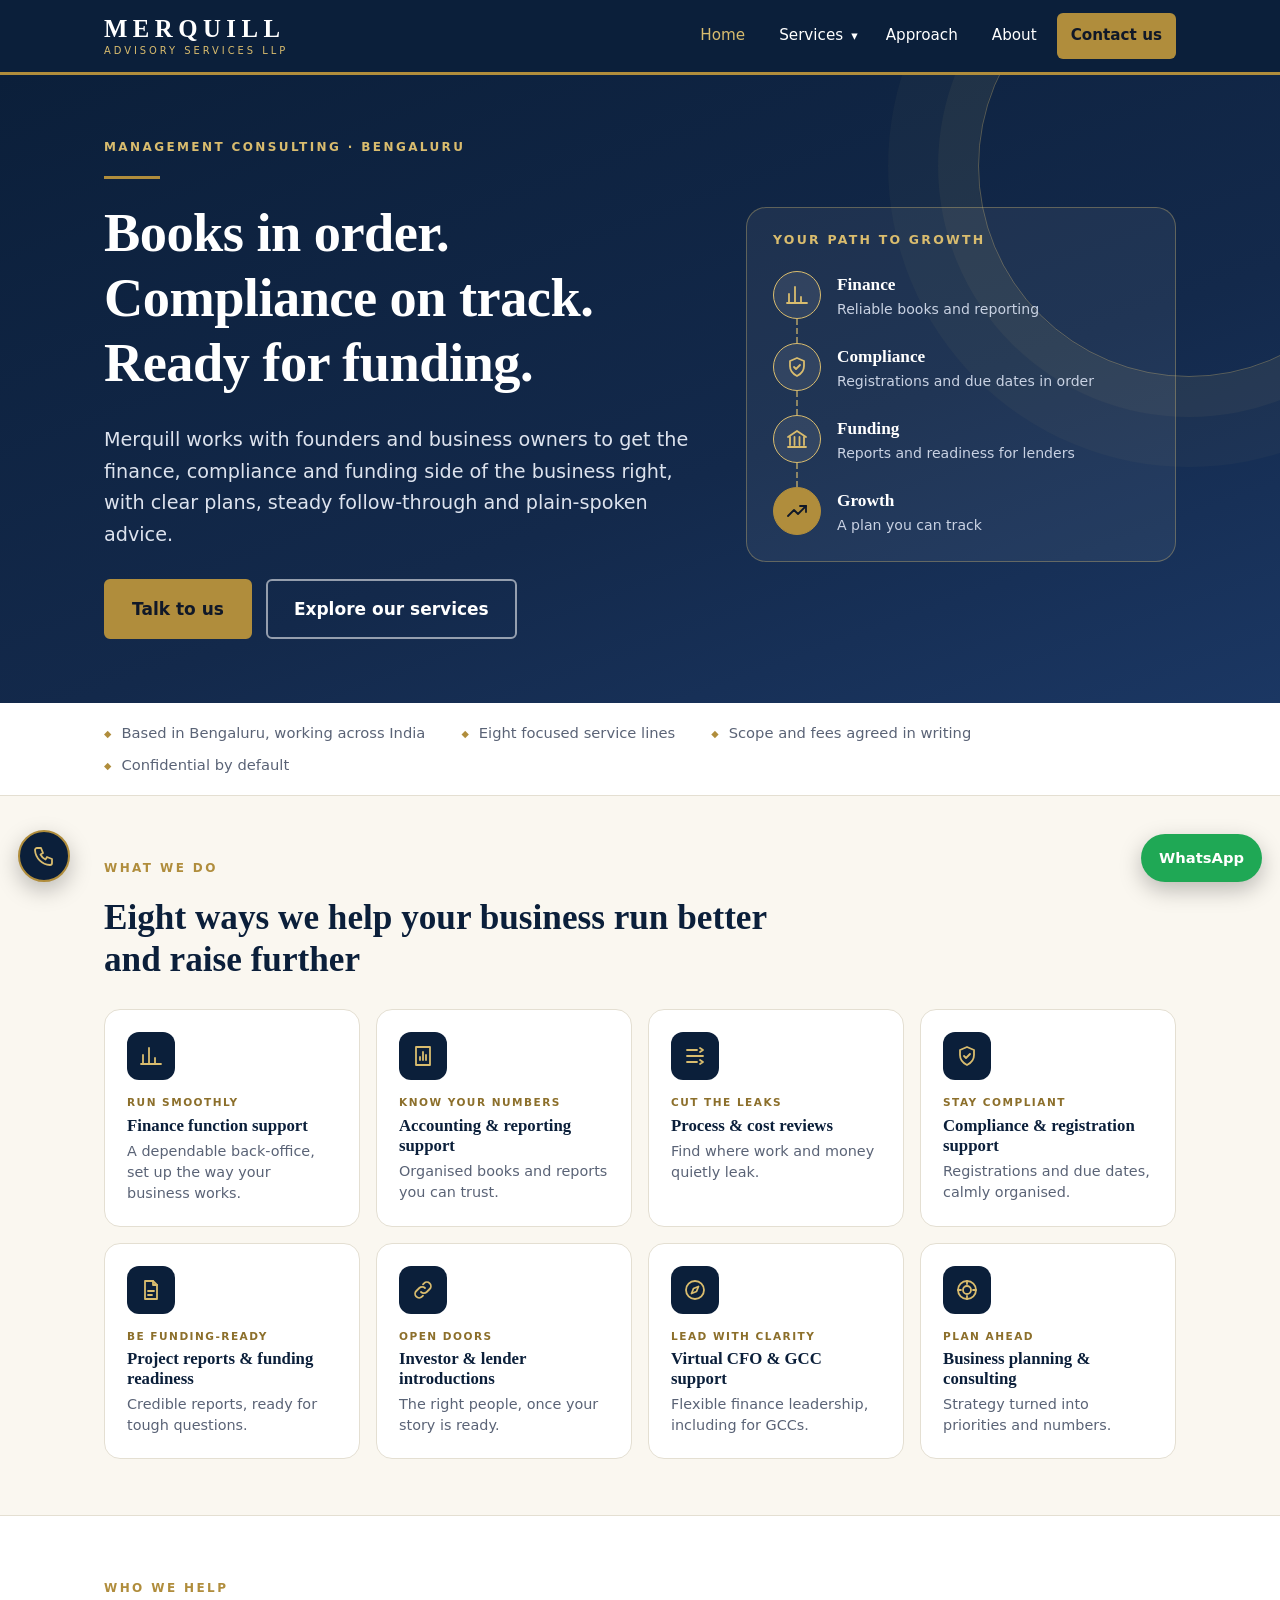
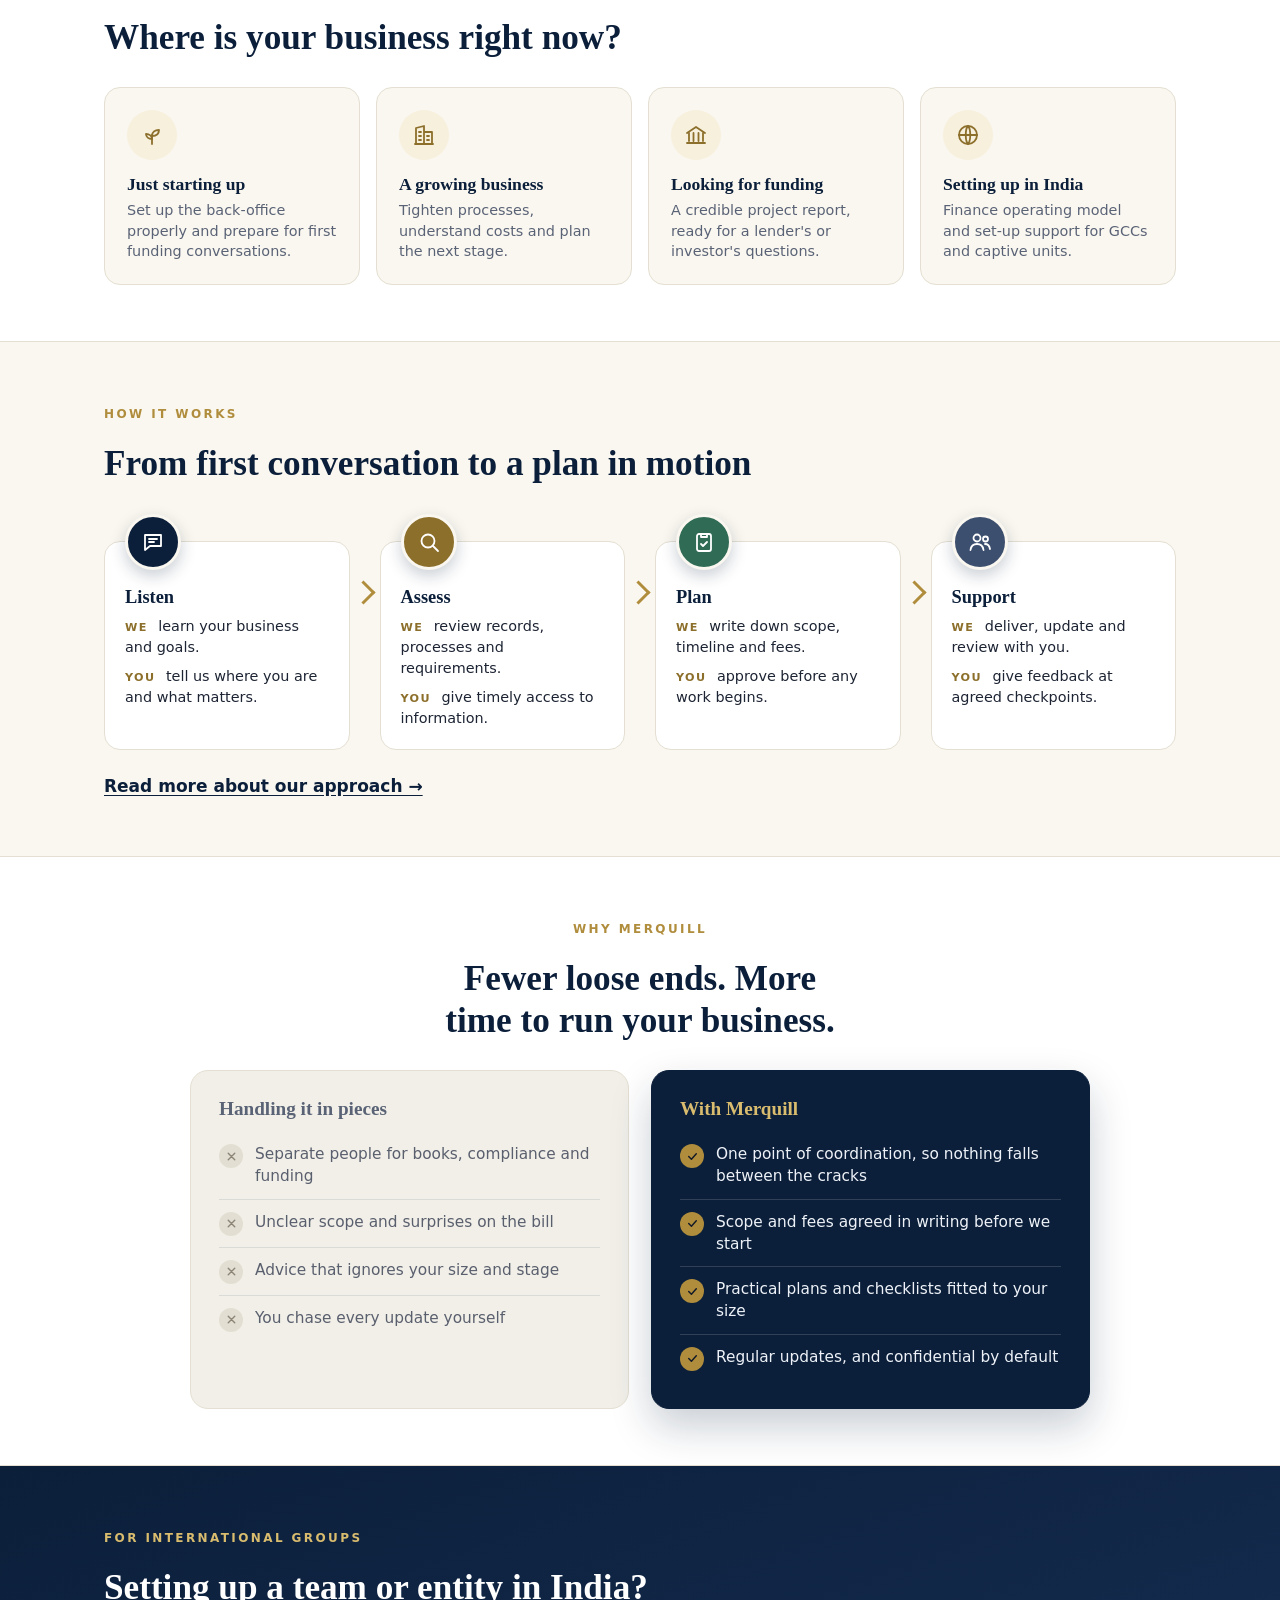
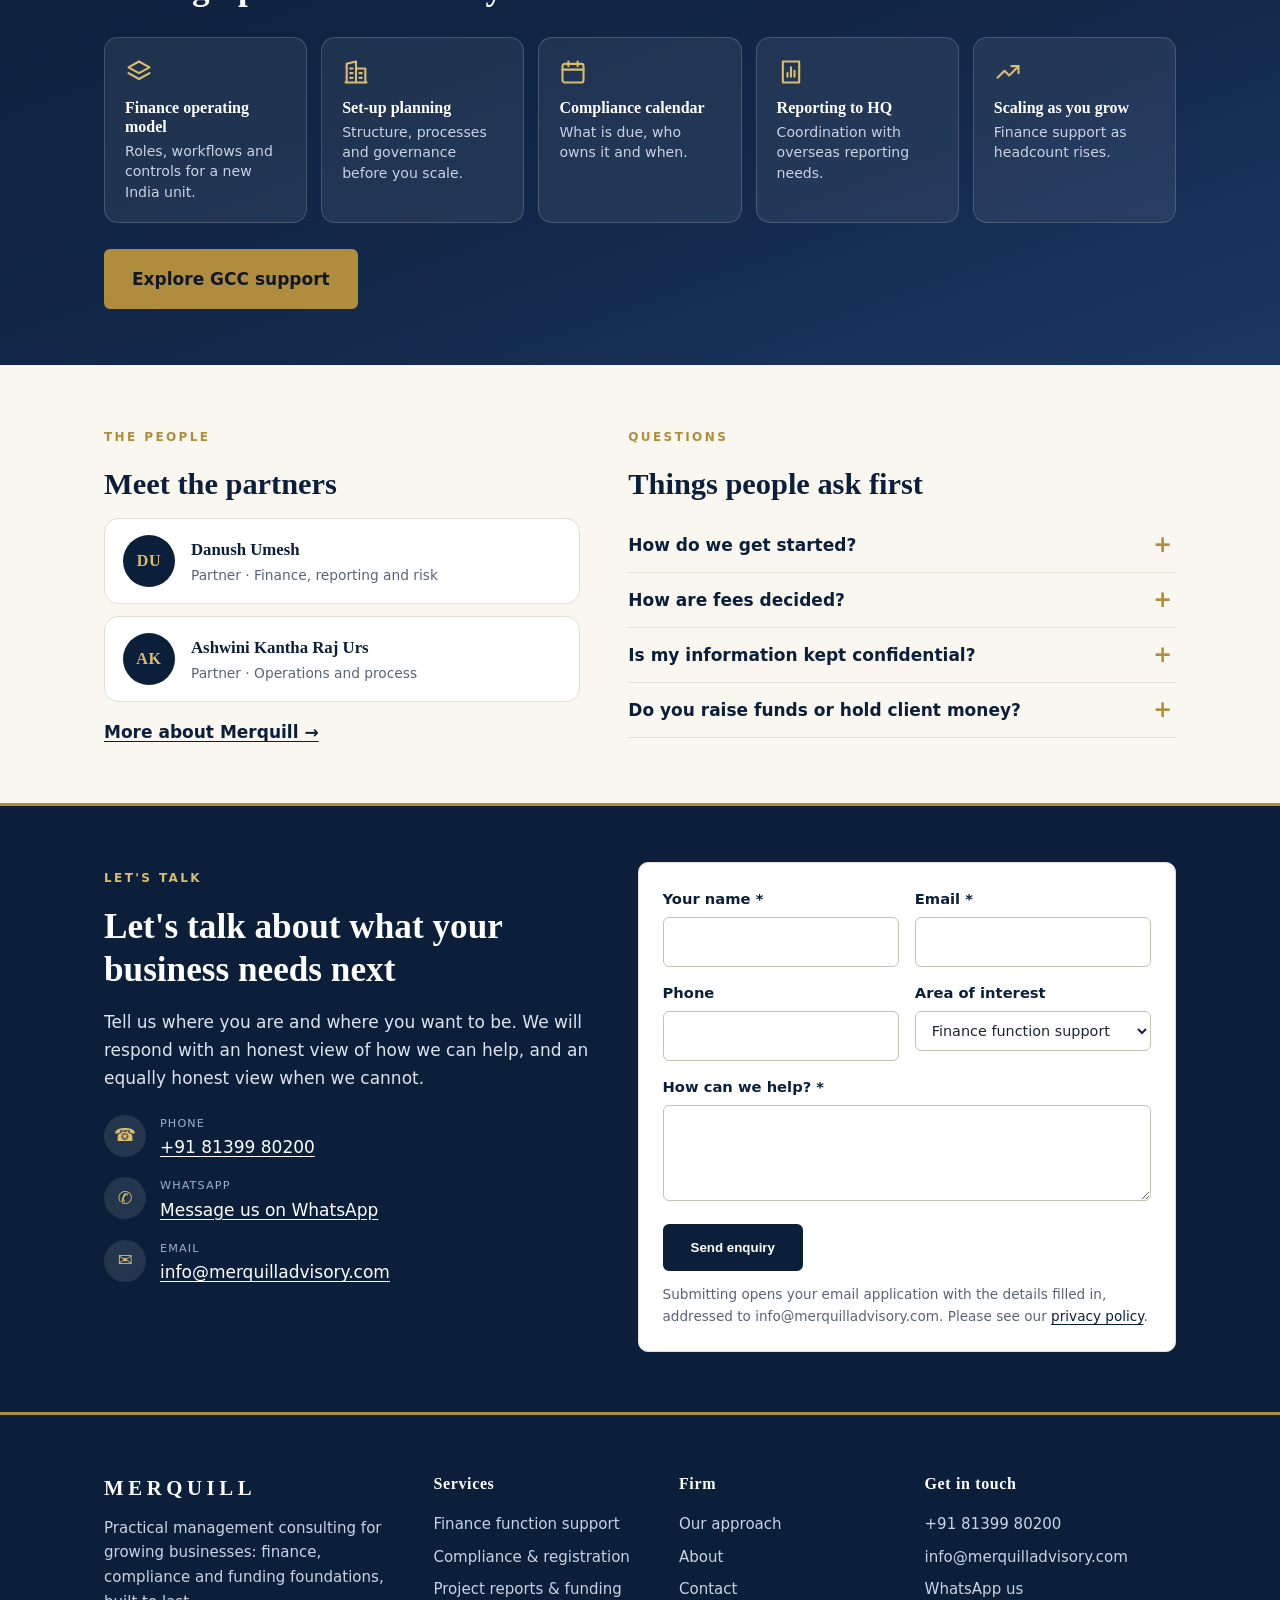
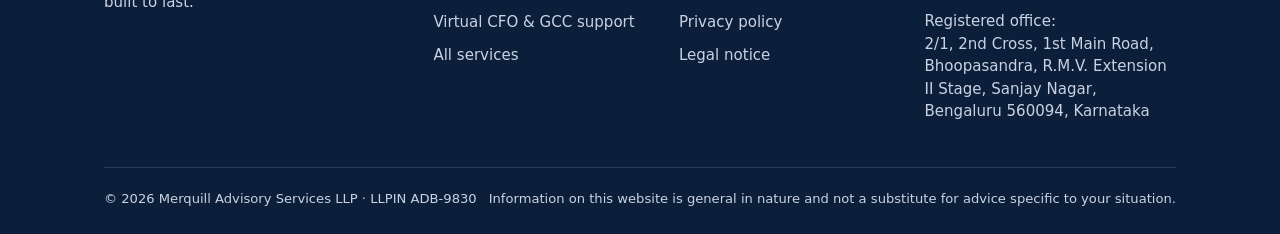
==== commit b5443361: "Add files via upload" ====
--- a/index.html
+++ b/index.html
@@ -61,8 +61,8 @@
 <section class="hero"><div class="wrap hero-grid">
 <div>
 <span class="eyebrow">Management consulting · Bengaluru</span><hr class="rule">
-<h1>Sound foundations for businesses that mean to grow.</h1>
-<p class="lead">Merquill helps founders and owners put the finance, compliance and funding groundwork in place, with clear plans, steady follow-through and plain-spoken advice.</p>
+<h1>Books in order. Compliance on track. Ready for funding.</h1>
+<p class="lead">Merquill works with founders and business owners to get the finance, compliance and funding side of the business right, with clear plans, steady follow-through and plain-spoken advice.</p>
 <div class="btns"><a class="btn" href="/contact.html">Talk to us</a><a class="btn ghost" href="/services.html">Explore our services</a></div>
 </div>
 <div class="hero-art"><div class="art-card">
@@ -80,14 +80,14 @@
 <section><div class="wrap">
 <div class="head"><span class="eyebrow" style="color:var(--gold)">What we do</span><h2>Eight ways we help your business run better and raise further</h2></div>
 <div class="svcs">
-<a class="svc-tile" href="/services.html#finance-function-support"><span class="svc-ic"><svg class="ico" width="24" height="24" viewBox="0 0 24 24" fill="none" stroke="currentColor" stroke-width="1.8" stroke-linecap="round" stroke-linejoin="round" aria-hidden="true"><use href="#i-finance"/></svg></span><span class="tag">Finance</span><h3>Finance function support</h3><p>A dependable back-office, set up the way your business works.</p></a>
-<a class="svc-tile" href="/services.html#accounting-reporting-support"><span class="svc-ic"><svg class="ico" width="24" height="24" viewBox="0 0 24 24" fill="none" stroke="currentColor" stroke-width="1.8" stroke-linecap="round" stroke-linejoin="round" aria-hidden="true"><use href="#i-report"/></svg></span><span class="tag">Finance</span><h3>Accounting &amp; reporting support</h3><p>Organised books and reports you can trust.</p></a>
-<a class="svc-tile" href="/services.html#process-cost-reviews"><span class="svc-ic"><svg class="ico" width="24" height="24" viewBox="0 0 24 24" fill="none" stroke="currentColor" stroke-width="1.8" stroke-linecap="round" stroke-linejoin="round" aria-hidden="true"><use href="#i-flow"/></svg></span><span class="tag">Finance</span><h3>Process &amp; cost reviews</h3><p>Find where work and money quietly leak.</p></a>
-<a class="svc-tile" href="/services.html#compliance-registration-support"><span class="svc-ic"><svg class="ico" width="24" height="24" viewBox="0 0 24 24" fill="none" stroke="currentColor" stroke-width="1.8" stroke-linecap="round" stroke-linejoin="round" aria-hidden="true"><use href="#i-shield"/></svg></span><span class="tag">Compliance</span><h3>Compliance &amp; registration support</h3><p>Registrations and due dates, calmly organised.</p></a>
-<a class="svc-tile" href="/services.html#project-reports-funding-readiness"><span class="svc-ic"><svg class="ico" width="24" height="24" viewBox="0 0 24 24" fill="none" stroke="currentColor" stroke-width="1.8" stroke-linecap="round" stroke-linejoin="round" aria-hidden="true"><use href="#i-doc"/></svg></span><span class="tag">Funding</span><h3>Project reports &amp; funding readiness</h3><p>Credible reports, ready for tough questions.</p></a>
-<a class="svc-tile" href="/services.html#investor-lender-introductions"><span class="svc-ic"><svg class="ico" width="24" height="24" viewBox="0 0 24 24" fill="none" stroke="currentColor" stroke-width="1.8" stroke-linecap="round" stroke-linejoin="round" aria-hidden="true"><use href="#i-link"/></svg></span><span class="tag">Funding</span><h3>Investor &amp; lender introductions</h3><p>The right people, once your story is ready.</p></a>
-<a class="svc-tile" href="/services.html#virtual-cfo-gcc-support"><span class="svc-ic"><svg class="ico" width="24" height="24" viewBox="0 0 24 24" fill="none" stroke="currentColor" stroke-width="1.8" stroke-linecap="round" stroke-linejoin="round" aria-hidden="true"><use href="#i-compass"/></svg></span><span class="tag">Leadership</span><h3>Virtual CFO &amp; GCC support</h3><p>Flexible finance leadership, including for GCCs.</p></a>
-<a class="svc-tile" href="/services.html#business-planning-consulting"><span class="svc-ic"><svg class="ico" width="24" height="24" viewBox="0 0 24 24" fill="none" stroke="currentColor" stroke-width="1.8" stroke-linecap="round" stroke-linejoin="round" aria-hidden="true"><use href="#i-plan"/></svg></span><span class="tag">Leadership</span><h3>Business planning &amp; consulting</h3><p>Strategy turned into priorities and numbers.</p></a>
+<a class="svc-tile" href="/services.html#finance-function-support"><span class="svc-ic"><svg class="ico" width="24" height="24" viewBox="0 0 24 24" fill="none" stroke="currentColor" stroke-width="1.8" stroke-linecap="round" stroke-linejoin="round" aria-hidden="true"><use href="#i-finance"/></svg></span><span class="tag">Run smoothly</span><h3>Finance function support</h3><p>A dependable back-office, set up the way your business works.</p></a>
+<a class="svc-tile" href="/services.html#accounting-reporting-support"><span class="svc-ic"><svg class="ico" width="24" height="24" viewBox="0 0 24 24" fill="none" stroke="currentColor" stroke-width="1.8" stroke-linecap="round" stroke-linejoin="round" aria-hidden="true"><use href="#i-report"/></svg></span><span class="tag">Know your numbers</span><h3>Accounting &amp; reporting support</h3><p>Organised books and reports you can trust.</p></a>
+<a class="svc-tile" href="/services.html#process-cost-reviews"><span class="svc-ic"><svg class="ico" width="24" height="24" viewBox="0 0 24 24" fill="none" stroke="currentColor" stroke-width="1.8" stroke-linecap="round" stroke-linejoin="round" aria-hidden="true"><use href="#i-flow"/></svg></span><span class="tag">Cut the leaks</span><h3>Process &amp; cost reviews</h3><p>Find where work and money quietly leak.</p></a>
+<a class="svc-tile" href="/services.html#compliance-registration-support"><span class="svc-ic"><svg class="ico" width="24" height="24" viewBox="0 0 24 24" fill="none" stroke="currentColor" stroke-width="1.8" stroke-linecap="round" stroke-linejoin="round" aria-hidden="true"><use href="#i-shield"/></svg></span><span class="tag">Stay compliant</span><h3>Compliance &amp; registration support</h3><p>Registrations and due dates, calmly organised.</p></a>
+<a class="svc-tile" href="/services.html#project-reports-funding-readiness"><span class="svc-ic"><svg class="ico" width="24" height="24" viewBox="0 0 24 24" fill="none" stroke="currentColor" stroke-width="1.8" stroke-linecap="round" stroke-linejoin="round" aria-hidden="true"><use href="#i-doc"/></svg></span><span class="tag">Be funding-ready</span><h3>Project reports &amp; funding readiness</h3><p>Credible reports, ready for tough questions.</p></a>
+<a class="svc-tile" href="/services.html#investor-lender-introductions"><span class="svc-ic"><svg class="ico" width="24" height="24" viewBox="0 0 24 24" fill="none" stroke="currentColor" stroke-width="1.8" stroke-linecap="round" stroke-linejoin="round" aria-hidden="true"><use href="#i-link"/></svg></span><span class="tag">Open doors</span><h3>Investor &amp; lender introductions</h3><p>The right people, once your story is ready.</p></a>
+<a class="svc-tile" href="/services.html#virtual-cfo-gcc-support"><span class="svc-ic"><svg class="ico" width="24" height="24" viewBox="0 0 24 24" fill="none" stroke="currentColor" stroke-width="1.8" stroke-linecap="round" stroke-linejoin="round" aria-hidden="true"><use href="#i-compass"/></svg></span><span class="tag">Lead with clarity</span><h3>Virtual CFO &amp; GCC support</h3><p>Flexible finance leadership, including for GCCs.</p></a>
+<a class="svc-tile" href="/services.html#business-planning-consulting"><span class="svc-ic"><svg class="ico" width="24" height="24" viewBox="0 0 24 24" fill="none" stroke="currentColor" stroke-width="1.8" stroke-linecap="round" stroke-linejoin="round" aria-hidden="true"><use href="#i-plan"/></svg></span><span class="tag">Plan ahead</span><h3>Business planning &amp; consulting</h3><p>Strategy turned into priorities and numbers.</p></a>
 </div>
 </div></section>
 
@@ -113,7 +113,7 @@
 </div></section>
 
 <section class="alt"><div class="wrap">
-<div class="head" style="text-align:center;margin-inline:auto"><span class="eyebrow" style="color:var(--gold)">Why Merquill</span><h2>Consulting that is useful on Monday morning</h2></div>
+<div class="head" style="text-align:center;margin-inline:auto"><span class="eyebrow" style="color:var(--gold)">Why Merquill</span><h2 style="text-wrap:balance">Fewer loose ends. More time to run your business.</h2></div>
 <div class="vs">
 <div class="vs-col vs-old"><h3>Handling it in pieces</h3><ul>
 <li><span class="vs-ico"><svg class="ico" width="14" height="14" viewBox="0 0 24 24" fill="none" stroke="currentColor" stroke-width="1.8" stroke-linecap="round" stroke-linejoin="round" aria-hidden="true"><use href="#i-x"/></svg></span>Separate people for books, compliance and funding</li>
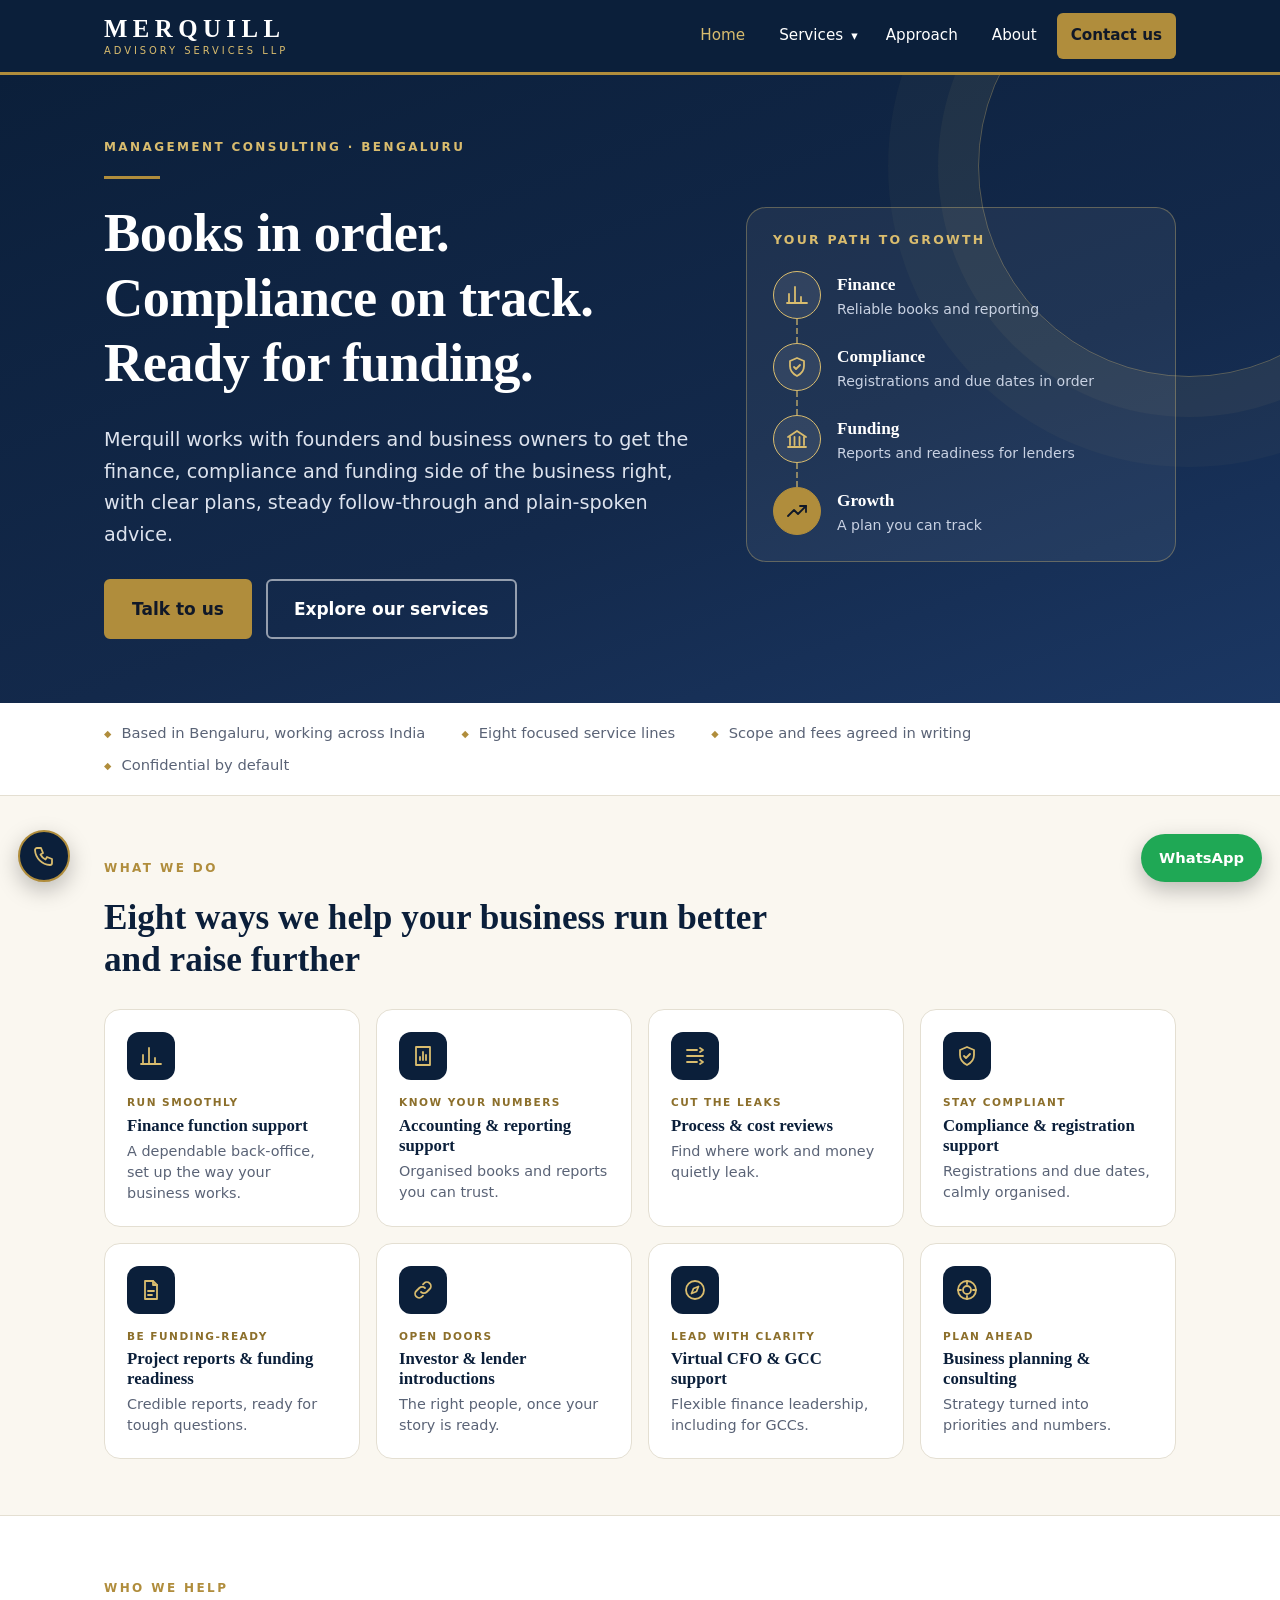
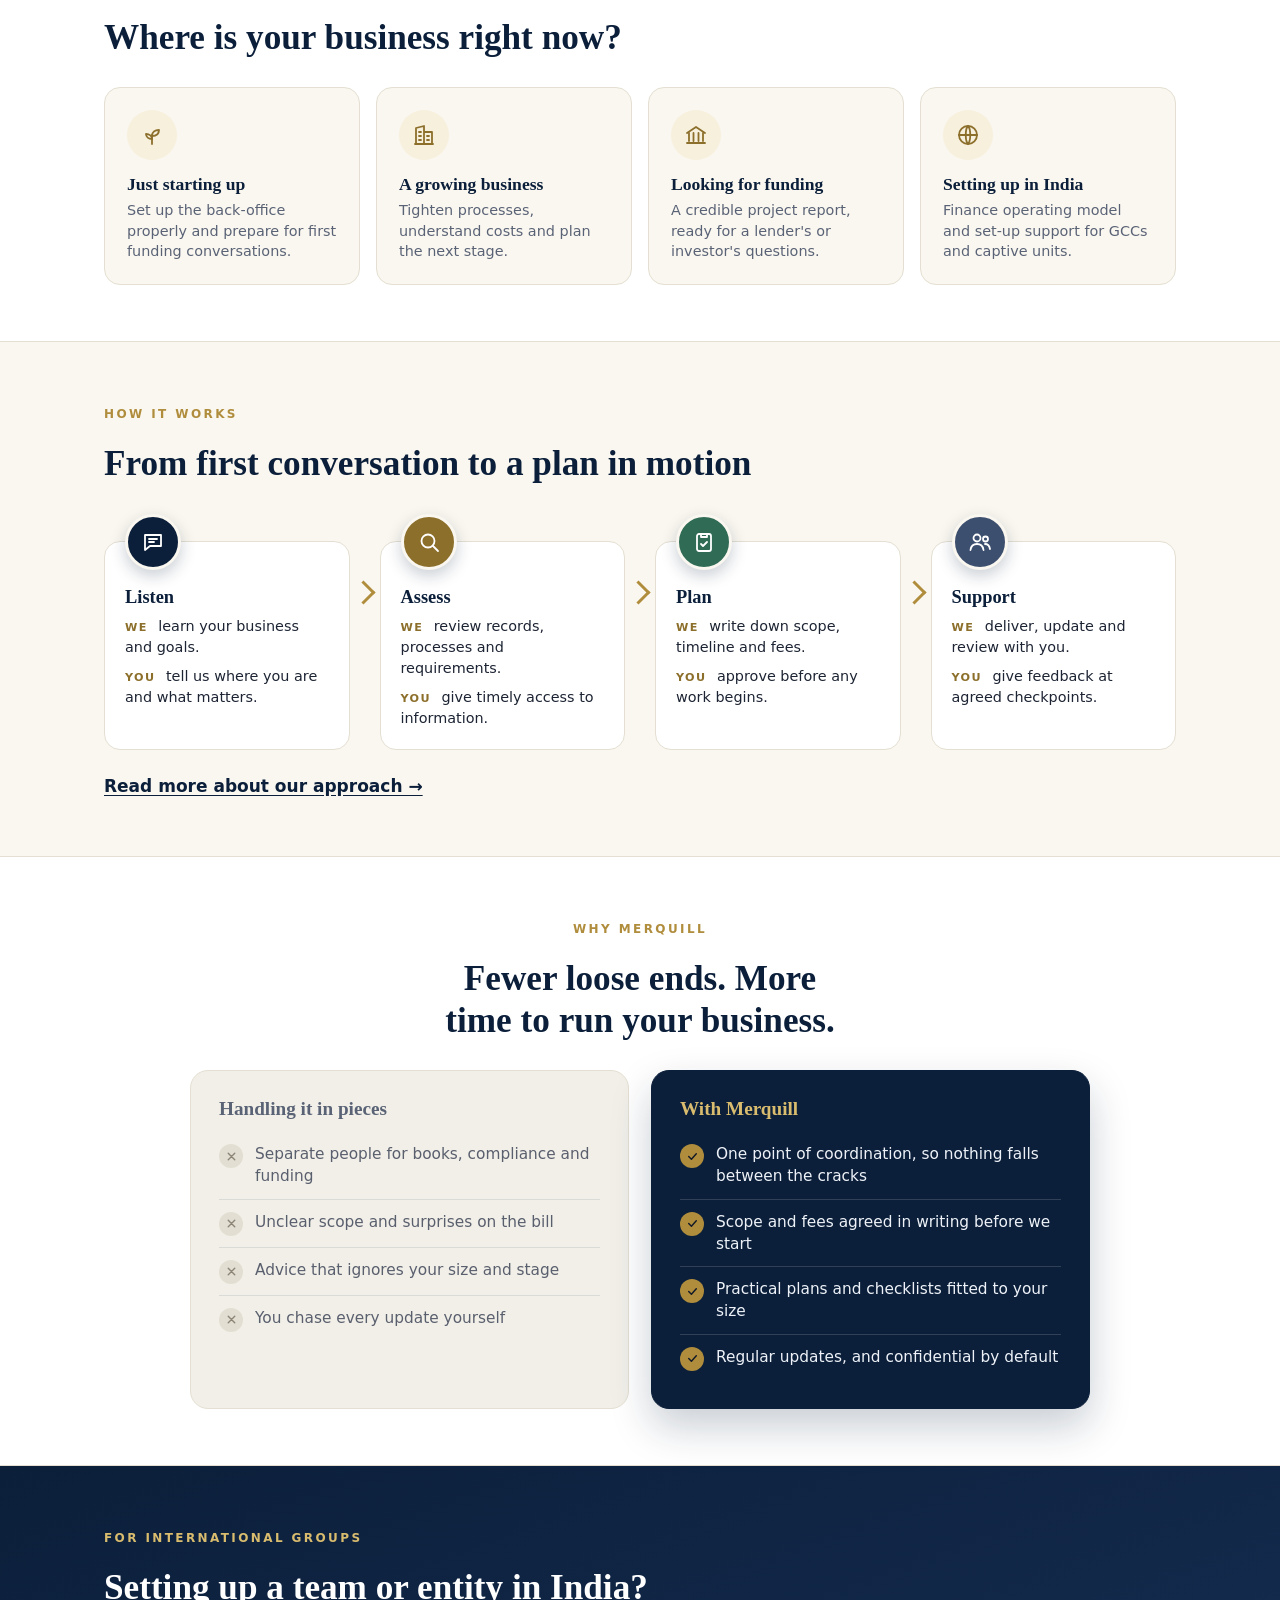
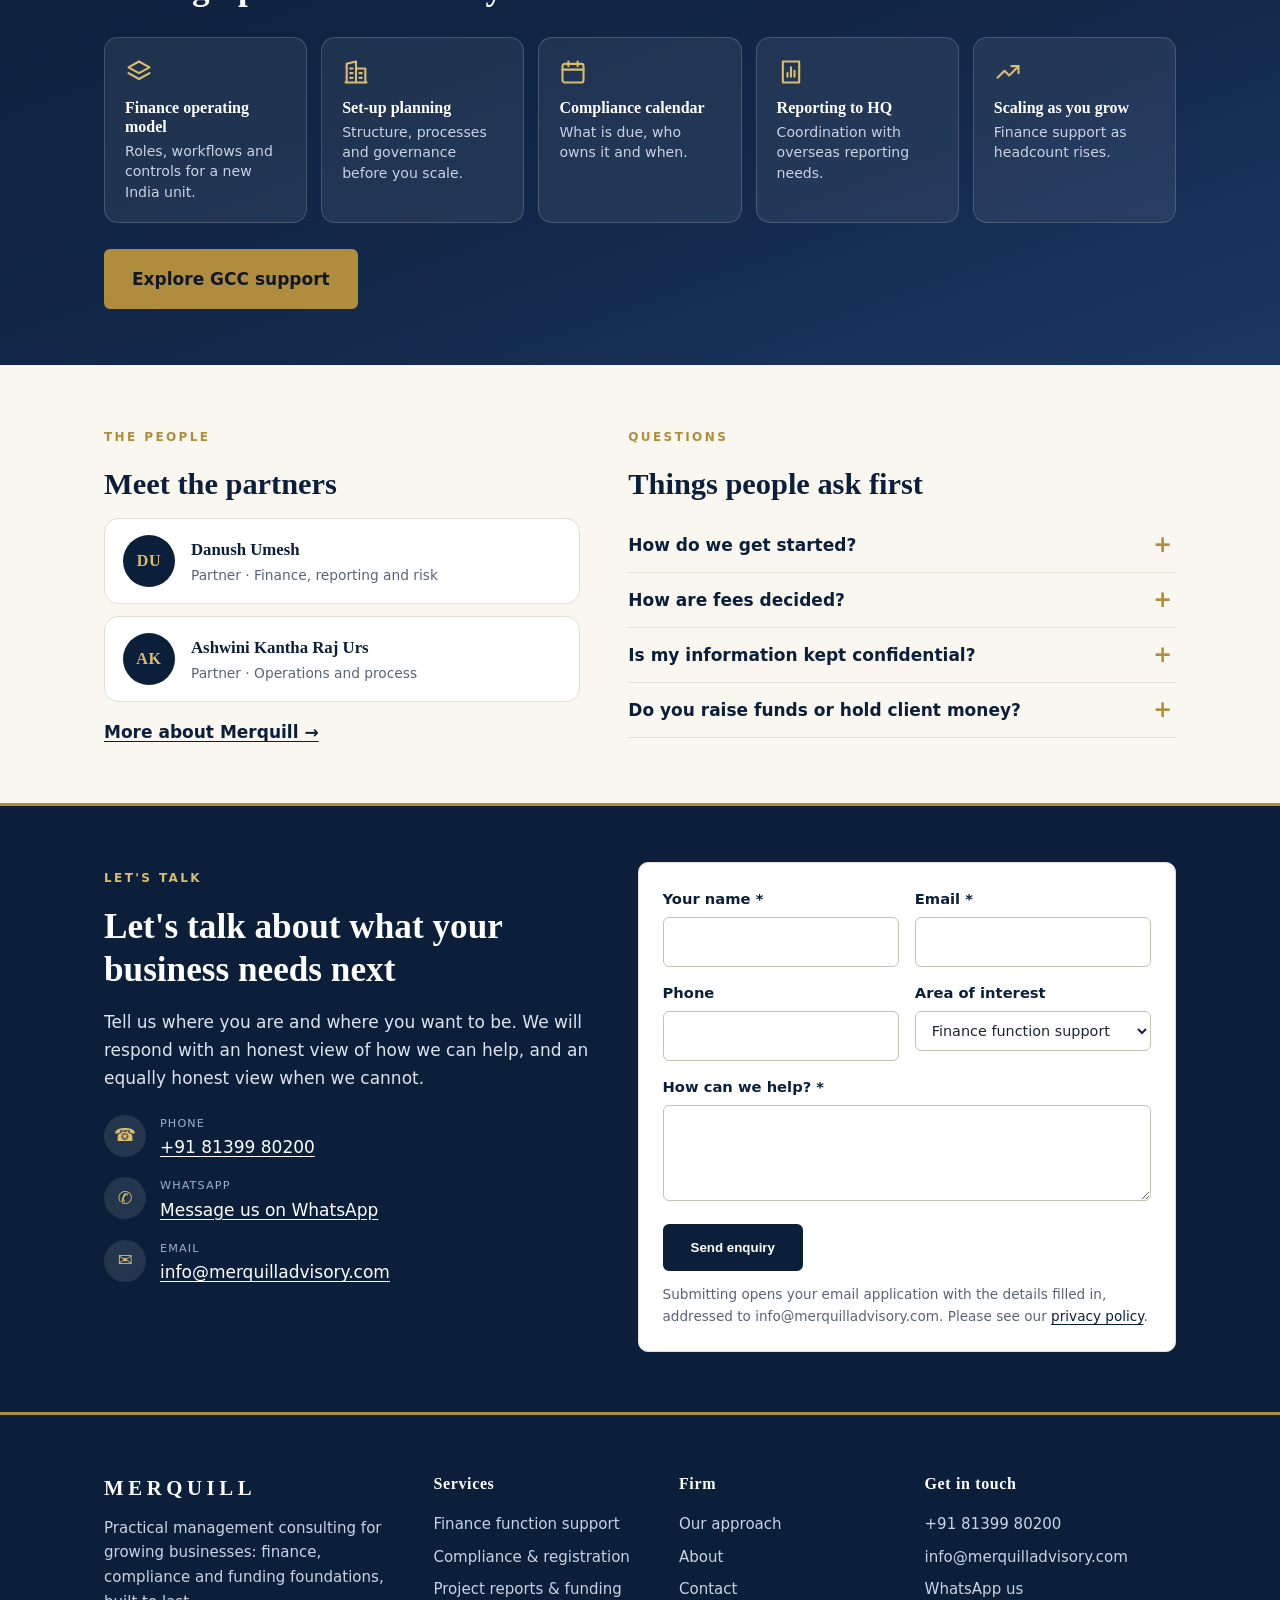
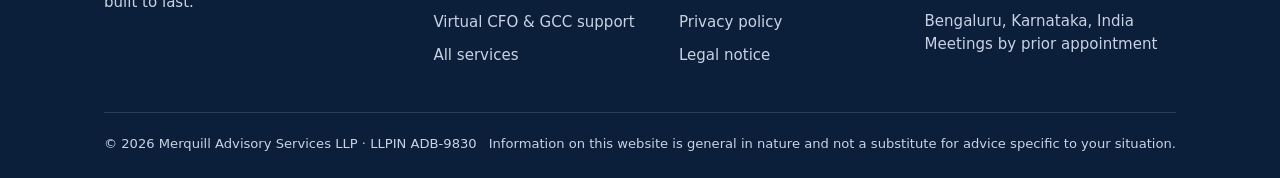
==== commit ddd701a3: "Add files via upload" ====
--- a/index.html
+++ b/index.html
@@ -16,12 +16,12 @@
 <meta name="twitter:card" content="summary_large_image">
 <link rel="icon" href="/favicon.svg" type="image/svg+xml">
 <link rel="stylesheet" href="/style.css">
-<link rel="stylesheet" href="/merquill.css?v=3">
+<link rel="stylesheet" href="/merquill.css?v=4">
 <script type="application/ld+json">
 {"@context":"https://schema.org","@type":"ProfessionalService","name":"Merquill Advisory Services LLP","url":"https://merquilladvisory.com/",
 "description":"Management consulting for growing businesses: finance function support, compliance and registration support, project reports and funding readiness, virtual CFO and GCC support, and business planning.",
 "telephone":"+918139980200","email":"info@merquilladvisory.com","foundingDate":"2026","identifier":"ADB-9830",
-"address":{"@type":"PostalAddress","streetAddress":"2/1, 2nd Cross, 1st Main Road, Bhoopasandra, R.M.V. Extension II Stage, Sanjay Nagar","postalCode":"560094","addressLocality":"Bengaluru","addressRegion":"Karnataka","addressCountry":"IN"},
+"address":{"@type":"PostalAddress","addressLocality":"Bengaluru","addressRegion":"Karnataka","addressCountry":"IN"},
 "areaServed":[{"@type":"City","name":"Bengaluru"},{"@type":"State","name":"Karnataka"},{"@type":"Country","name":"India"}],
 "knowsAbout":["Management consulting","Finance function support","Virtual CFO","Project reports","Funding readiness","Business planning"]}
 </script>
@@ -203,11 +203,11 @@
 <li><a href="tel:+918139980200">+91 81399 80200</a></li>
 <li><a href="mailto:info@merquilladvisory.com">info@merquilladvisory.com</a></li>
 <li><a href="https://wa.me/918139980200">WhatsApp us</a></li>
-<li style="line-height:1.5">Registered office:<br>2/1, 2nd Cross, 1st Main Road, Bhoopasandra, R.M.V. Extension II Stage, Sanjay Nagar, Bengaluru 560094, Karnataka</li></ul></div>
+<li style="line-height:1.5">Bengaluru, Karnataka, India<br>Meetings by prior appointment</li></ul></div>
 </div>
 <div class="legal"><span>© 2026 Merquill Advisory Services LLP · LLPIN ADB-9830</span><span>Information on this website is general in nature and not a substitute for advice specific to your situation.</span></div>
 </div></footer>
 <a class="wa" href="https://wa.me/918139980200?text=Hello%20Merquill%2C%20I%20would%20like%20to%20discuss%20a%20requirement." aria-label="Chat with Merquill on WhatsApp">WhatsApp</a>
 <a class="callfab" href="tel:+918139980200" aria-label="Call Merquill"><svg width="24" height="24" viewBox="0 0 24 24" aria-hidden="true"><path d="M5 4h4l2 5-2.5 1.5a11 11 0 005 5L15 13l5 2v4a2 2 0 01-2 2A16 16 0 013 6a2 2 0 012-2z"/></svg></a>
-<script src="/merquill.js?v=3" defer></script>
+<script src="/merquill.js?v=4" defer></script>
 </body></html>
--- a/merquill.css
+++ b/merquill.css
@@ -176,3 +176,12 @@
 @media print{.callfab{display:none}}
 
 .cta2 select{font-size:.9rem;padding-right:6px}
+
+/* Grievance officer band */
+.griev{background:var(--navy-2);color:#fff;padding:34px 0 38px}
+.griev .eyebrow{color:var(--gold-lt);letter-spacing:.16em;font-size:.75rem;font-weight:700;text-transform:uppercase}
+.griev p{color:rgba(255,255,255,.75);margin:8px 0 18px;max-width:560px}
+.griev-row{display:flex;flex-wrap:wrap;gap:14px 28px}
+.griev-row .gi{display:flex;align-items:center;gap:12px;color:#fff;text-decoration:none;font-size:1rem}
+.griev-row .gi .gic{width:40px;height:40px;border-radius:50%;background:rgba(255,255,255,.08);border:1px solid rgba(255,255,255,.18);display:grid;place-items:center;color:var(--gold-lt);flex:none}
+.griev-row a.gi:hover span.t{text-decoration:underline}
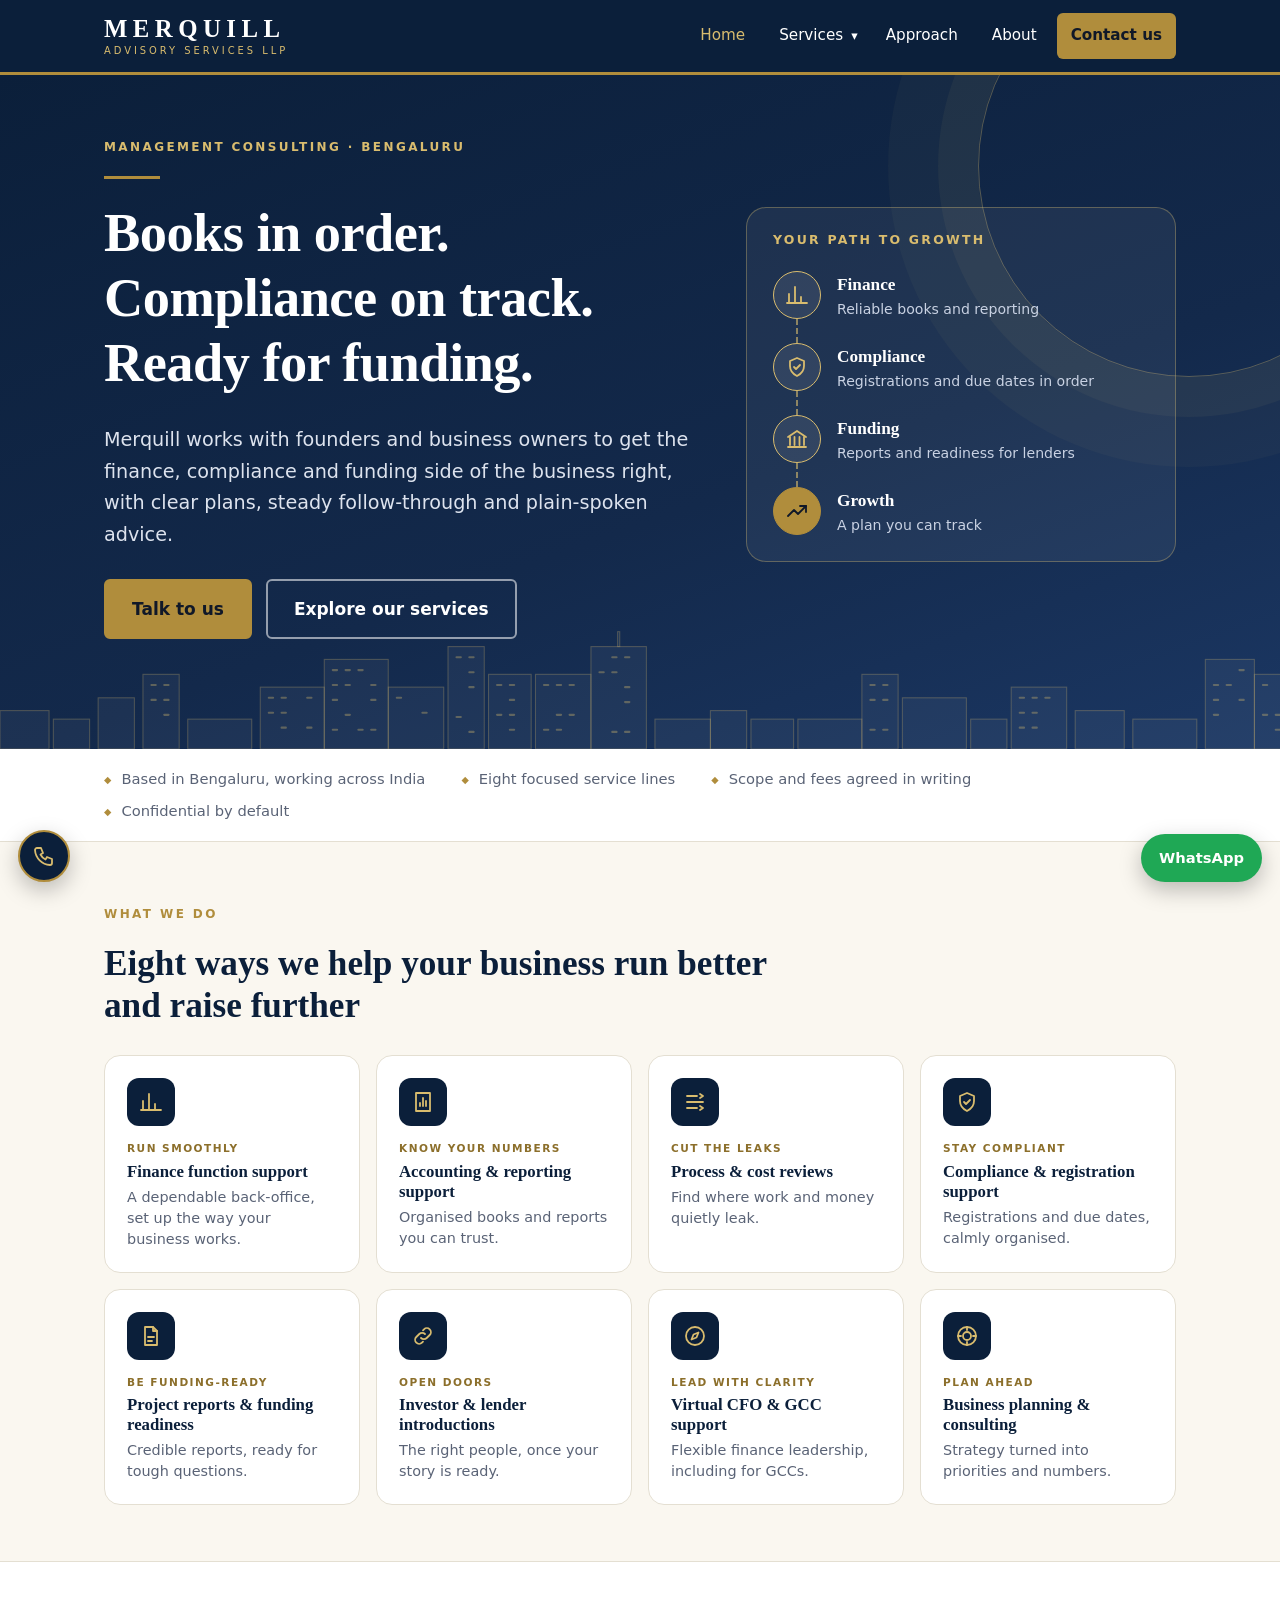
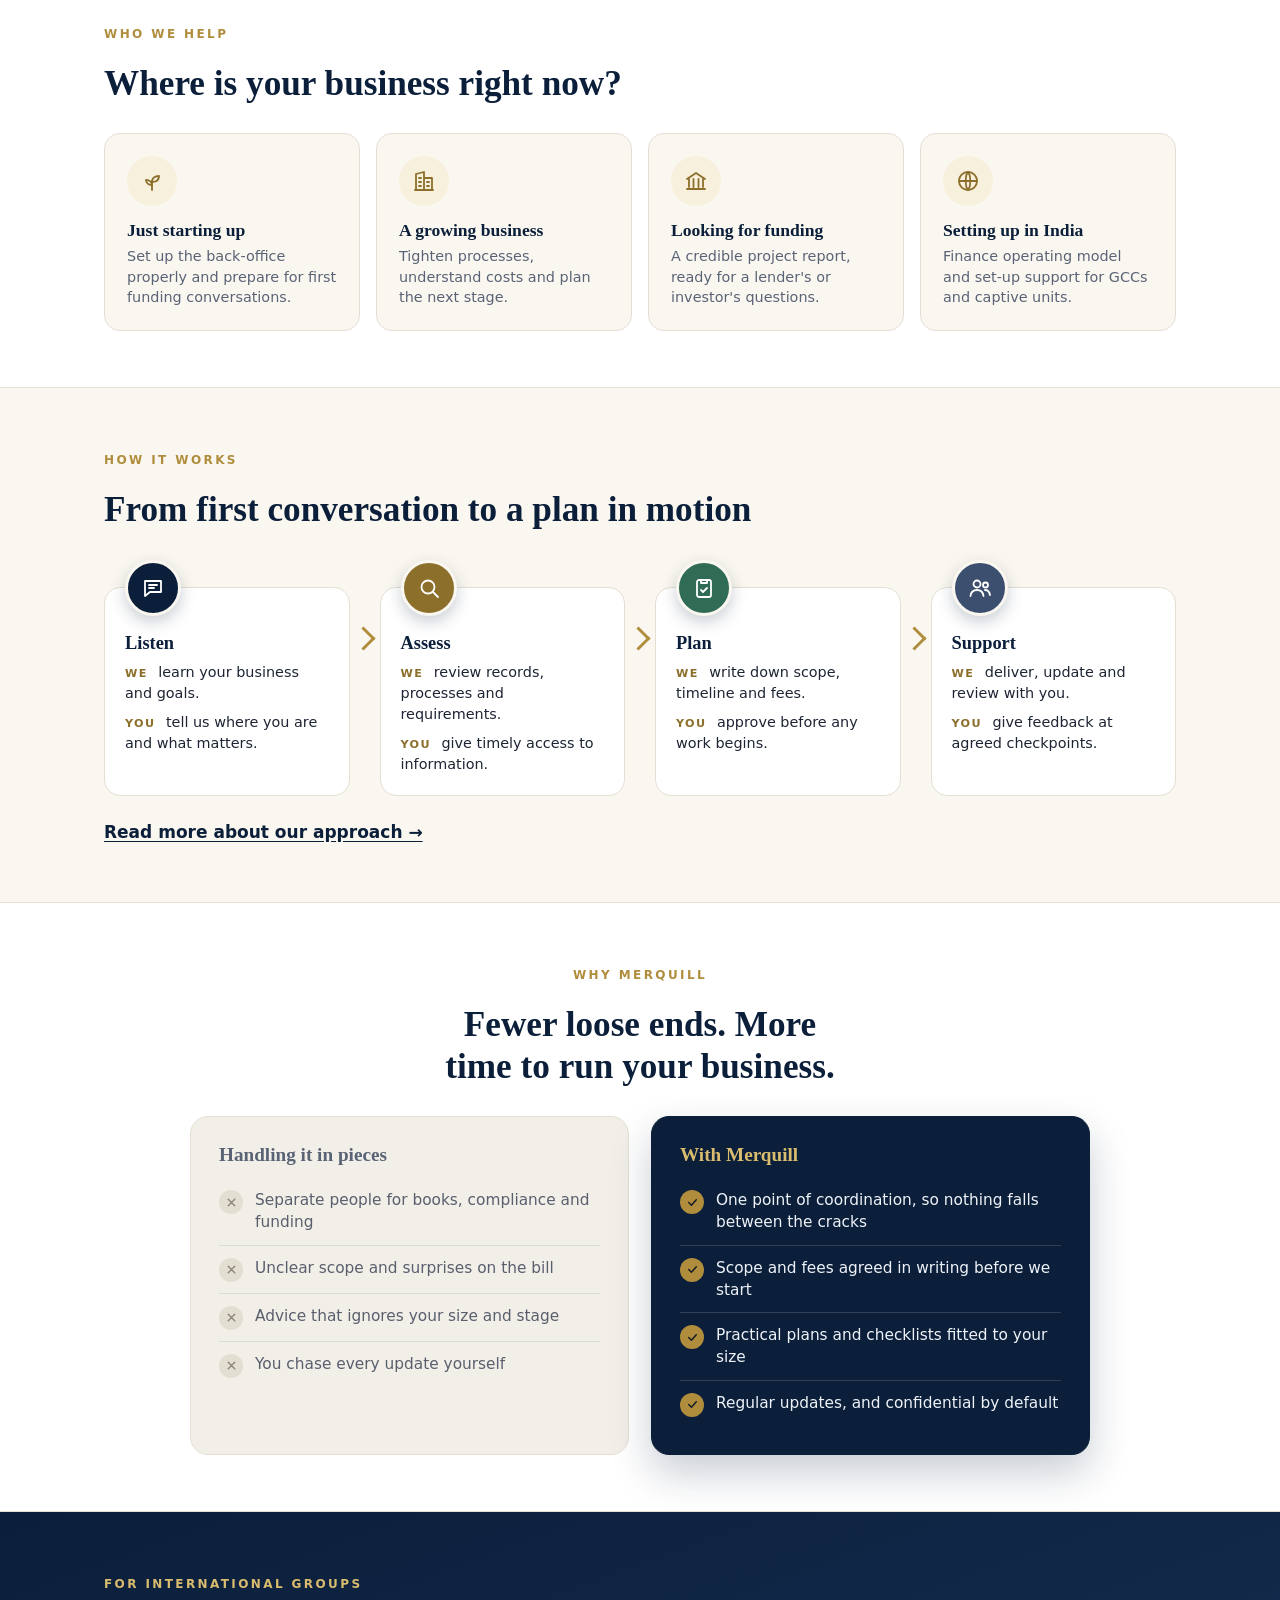
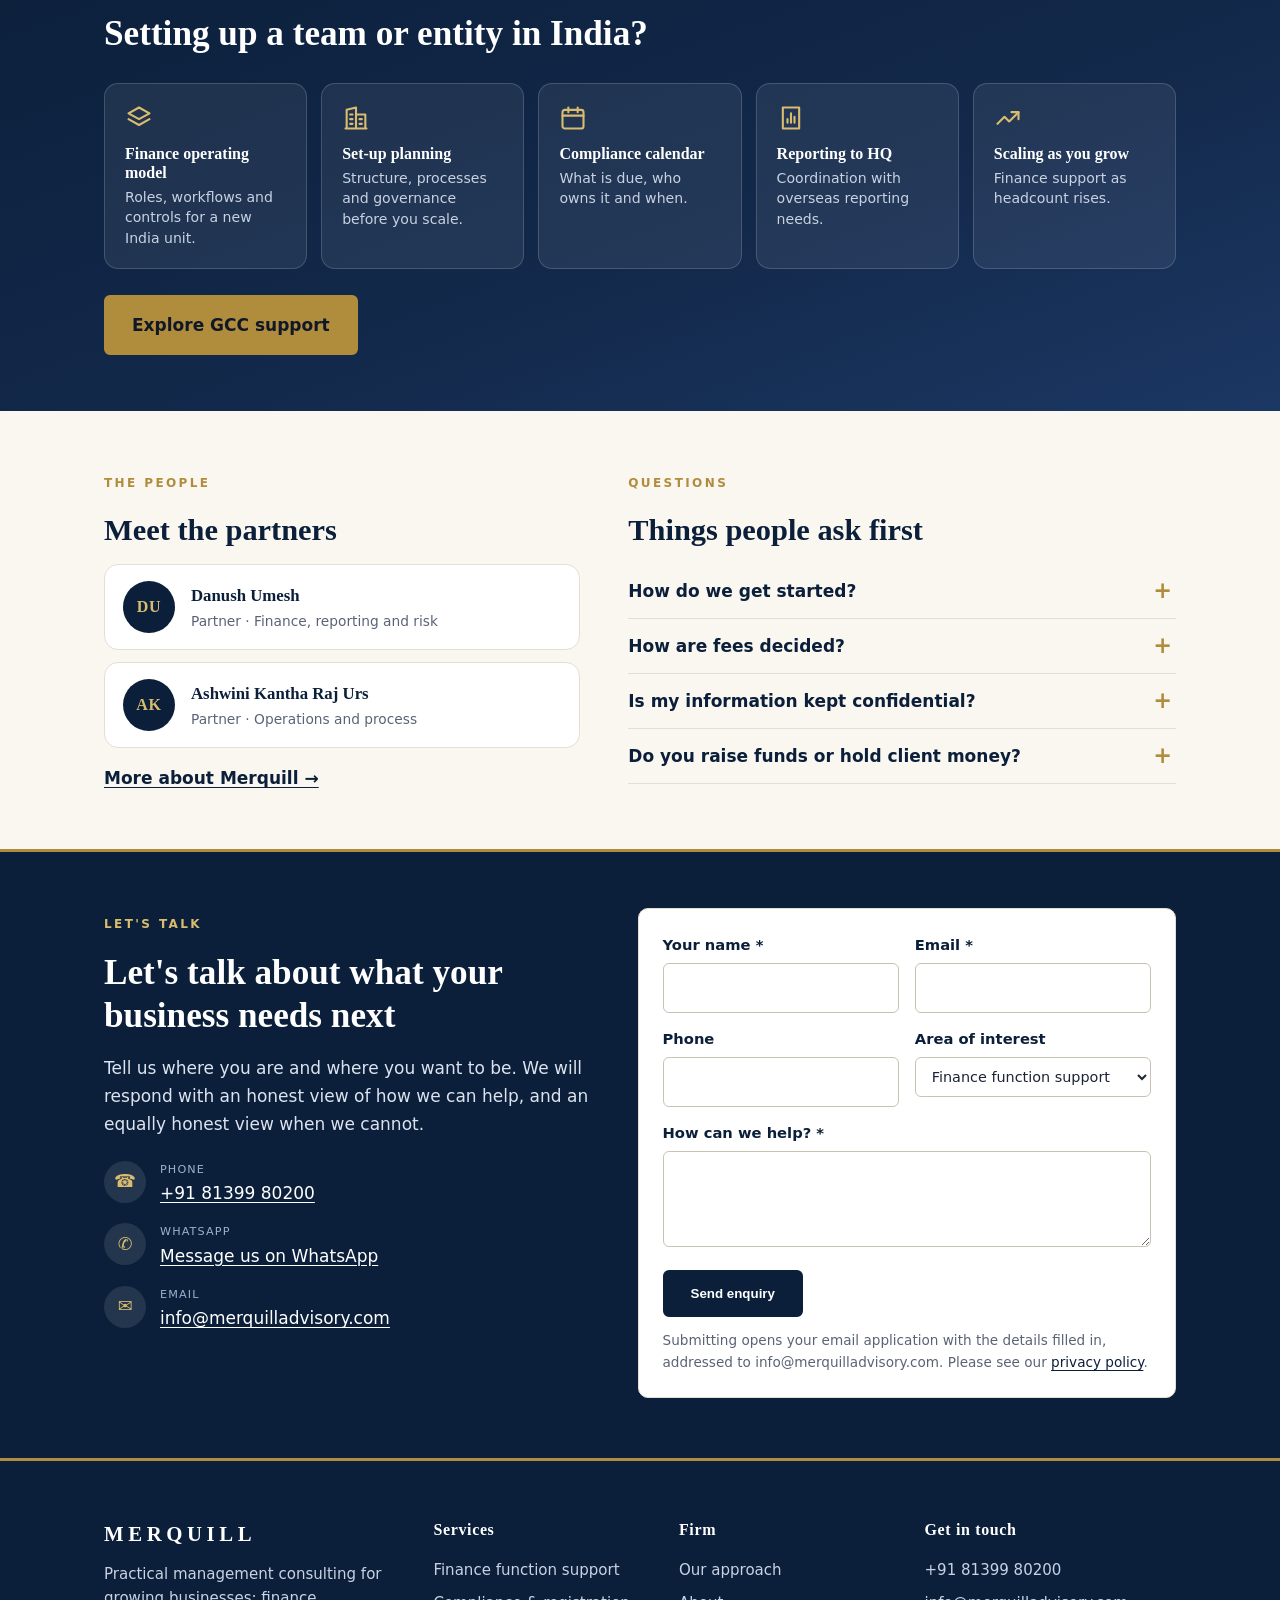
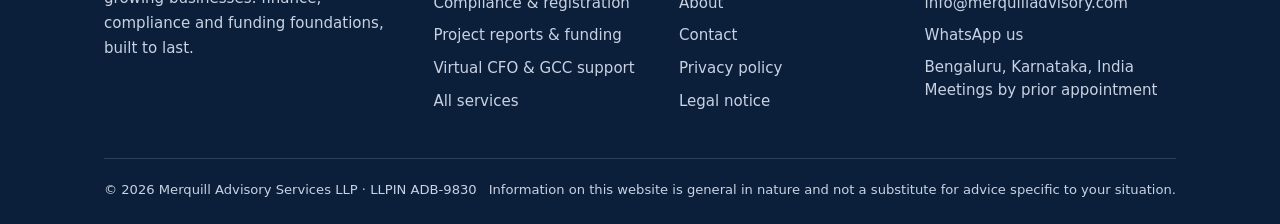
==== commit a4d781af: "Add files via upload Add skyline to home banner" ====
--- a/index.html
+++ b/index.html
@@ -16,7 +16,7 @@
 <meta name="twitter:card" content="summary_large_image">
 <link rel="icon" href="/favicon.svg" type="image/svg+xml">
 <link rel="stylesheet" href="/style.css">
-<link rel="stylesheet" href="/merquill.css?v=4">
+<link rel="stylesheet" href="/merquill.css?v=5">
 <script type="application/ld+json">
 {"@context":"https://schema.org","@type":"ProfessionalService","name":"Merquill Advisory Services LLP","url":"https://merquilladvisory.com/",
 "description":"Management consulting for growing businesses: finance function support, compliance and registration support, project reports and funding readiness, virtual CFO and GCC support, and business planning.",
@@ -74,7 +74,8 @@
 <li><span class="node"><svg class="ico" width="24" height="24" viewBox="0 0 24 24" fill="none" stroke="currentColor" stroke-width="1.8" stroke-linecap="round" stroke-linejoin="round" aria-hidden="true"><use href="#i-trend"/></svg></span><div><b>Growth</b><span>A plan you can track</span></div></li>
 </ol>
 </div></div>
-</div></section>
+</div><svg class="skyline" viewBox="0 0 1200 130" preserveAspectRatio="xMidYMax slice" aria-hidden="true" focusable="false"><g fill="rgba(255,255,255,.045)" stroke="rgba(217,188,110,.28)" stroke-width="1"><rect x="0" y="94" width="46" height="36"/><rect x="50" y="102" width="34" height="28"/><rect x="92" y="82" width="34" height="48"/><rect x="134" y="60" width="34" height="70"/><rect x="176" y="102" width="60" height="28"/><rect x="244" y="72" width="60" height="58"/><rect x="304" y="46" width="60" height="84"/><rect x="364" y="72" width="52" height="58"/><rect x="420" y="34" width="34" height="96"/><rect x="458" y="60" width="40" height="70"/><rect x="502" y="60" width="52" height="70"/><rect x="554" y="34" width="52" height="96"/><rect x="579" y="20" width="2" height="14"/><rect x="614" y="102" width="52" height="28"/><rect x="666" y="94" width="34" height="36"/><rect x="704" y="102" width="40" height="28"/><rect x="748" y="102" width="60" height="28"/><rect x="808" y="60" width="34" height="70"/><rect x="846" y="82" width="60" height="48"/><rect x="910" y="102" width="34" height="28"/><rect x="948" y="72" width="52" height="58"/><rect x="1008" y="94" width="46" height="36"/><rect x="1062" y="102" width="60" height="28"/><rect x="1130" y="46" width="46" height="84"/><rect x="1176" y="60" width="40" height="70"/></g><path d="M142 70h4M154 70h4M142 84h4M154 84h4M154 98h4M252 82h4M264 82h4M288 82h4M252 96h4M264 96h4M264 110h4M288 110h4M312 56h4M324 56h4M336 56h4M312 70h4M324 70h4M348 70h4M312 84h4M348 84h4M324 98h4M312 112h4M336 112h4M348 112h4M372 82h4M396 96h4M428 44h4M440 44h4M440 58h4M440 72h4M428 100h4M440 114h4M466 70h4M478 70h4M478 84h4M466 98h4M478 98h4M478 112h4M510 70h4M522 70h4M534 70h4M522 98h4M534 98h4M510 112h4M522 112h4M574 44h4M586 44h4M562 58h4M574 58h4M586 72h4M586 86h4M574 114h4M586 114h4M816 70h4M828 70h4M816 84h4M828 84h4M816 112h4M828 112h4M956 82h4M968 82h4M980 82h4M956 96h4M968 96h4M956 110h4M968 110h4M1162 56h4M1138 70h4M1150 70h4M1138 84h4M1162 84h4M1138 98h4M1184 70h4M1184 98h4M1196 98h4M1196 112h4" stroke="rgba(217,188,110,.35)" stroke-width="2" stroke-linecap="round" fill="none"/></svg>
+</section>
 <div class="strip"><div class="wrap"><ul><li>Based in Bengaluru, working across India</li><li>Eight focused service lines</li><li>Scope and fees agreed in writing</li><li>Confidential by default</li></ul></div></div>
 
 <section><div class="wrap">
@@ -209,5 +210,5 @@
 </div></footer>
 <a class="wa" href="https://wa.me/918139980200?text=Hello%20Merquill%2C%20I%20would%20like%20to%20discuss%20a%20requirement." aria-label="Chat with Merquill on WhatsApp">WhatsApp</a>
 <a class="callfab" href="tel:+918139980200" aria-label="Call Merquill"><svg width="24" height="24" viewBox="0 0 24 24" aria-hidden="true"><path d="M5 4h4l2 5-2.5 1.5a11 11 0 005 5L15 13l5 2v4a2 2 0 01-2 2A16 16 0 013 6a2 2 0 012-2z"/></svg></a>
-<script src="/merquill.js?v=4" defer></script>
+<script src="/merquill.js?v=5" defer></script>
 </body></html>
--- a/merquill.css
+++ b/merquill.css
@@ -185,3 +185,9 @@
 .griev-row .gi{display:flex;align-items:center;gap:12px;color:#fff;text-decoration:none;font-size:1rem}
 .griev-row .gi .gic{width:40px;height:40px;border-radius:50%;background:rgba(255,255,255,.08);border:1px solid rgba(255,255,255,.18);display:grid;place-items:center;color:var(--gold-lt);flex:none}
 .griev-row a.gi:hover span.t{text-decoration:underline}
+
+/* Hero skyline */
+.home .hero{position:relative;overflow:hidden}
+.skyline{position:absolute;left:0;bottom:0;width:100%;height:130px;pointer-events:none;z-index:0}
+.home .hero{padding-bottom:110px}
+@media(max-width:900px){.home .hero{padding-bottom:96px}.skyline{height:96px}}
